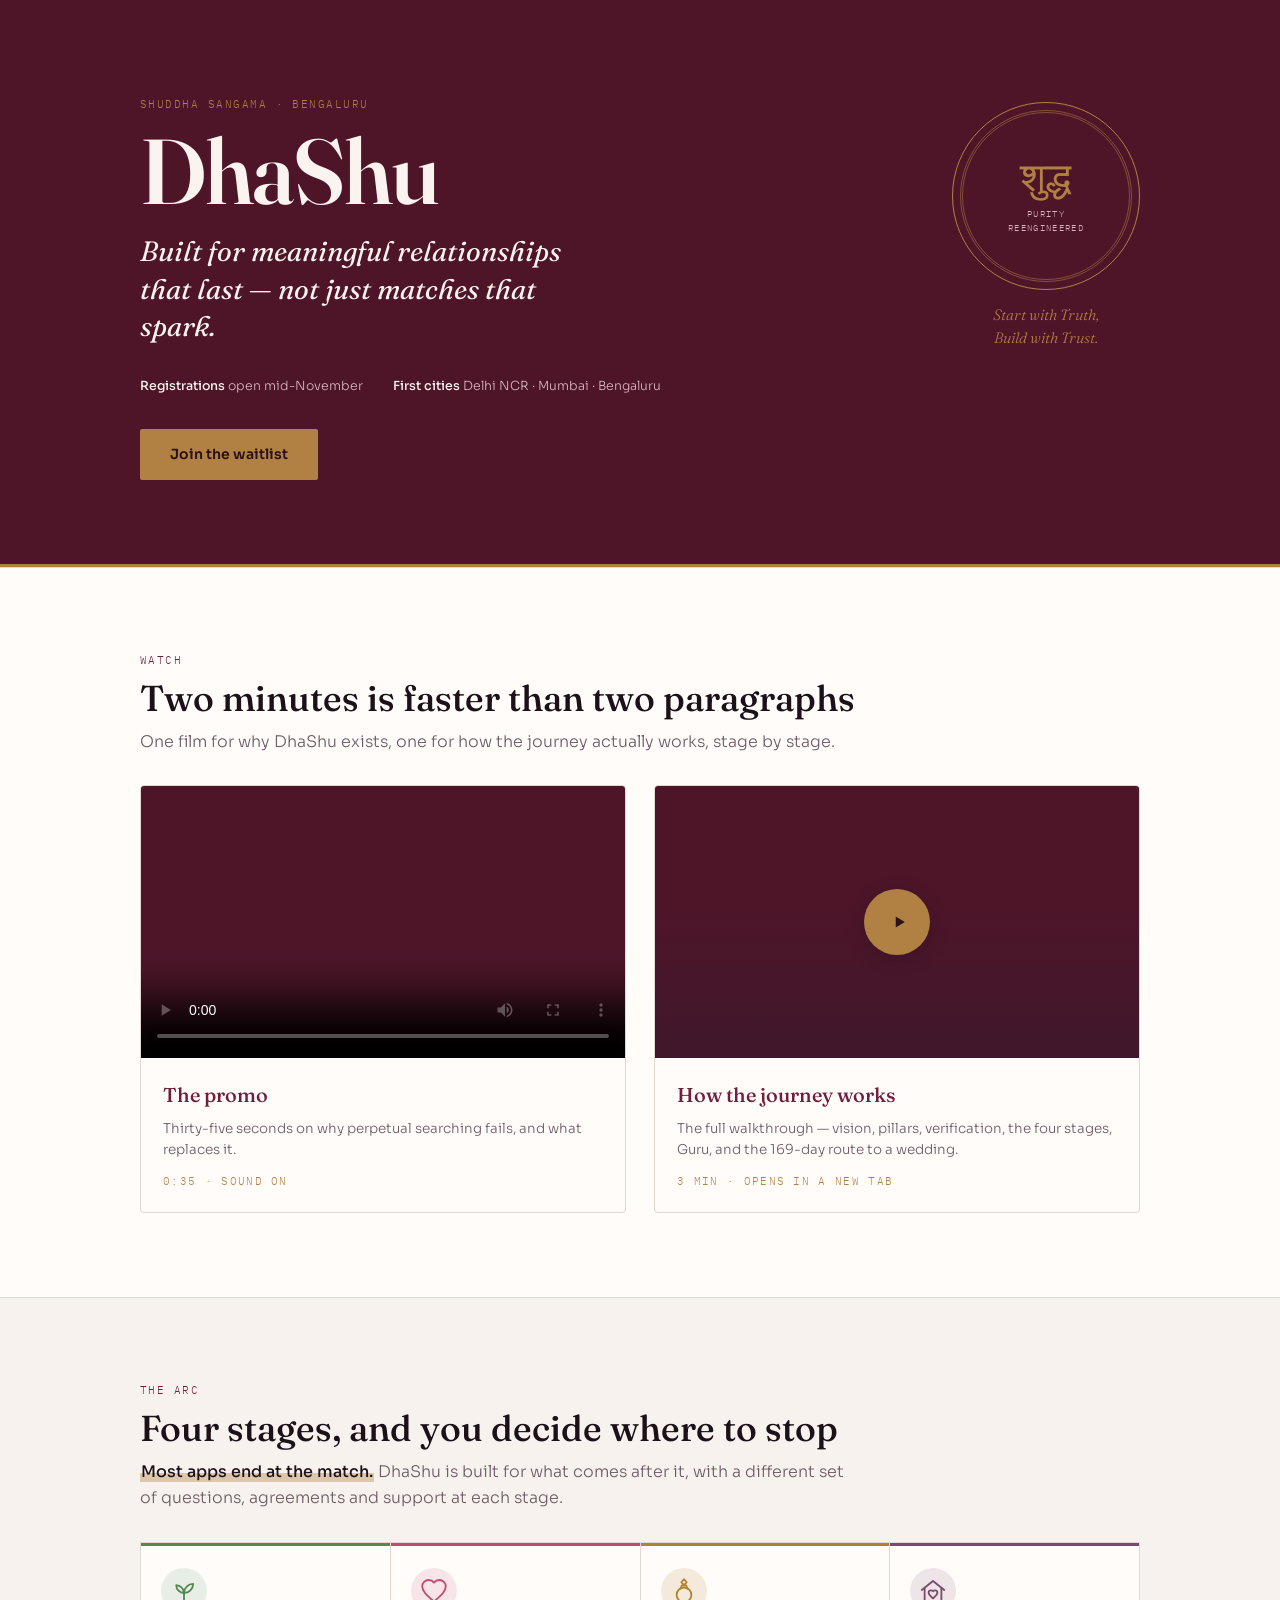
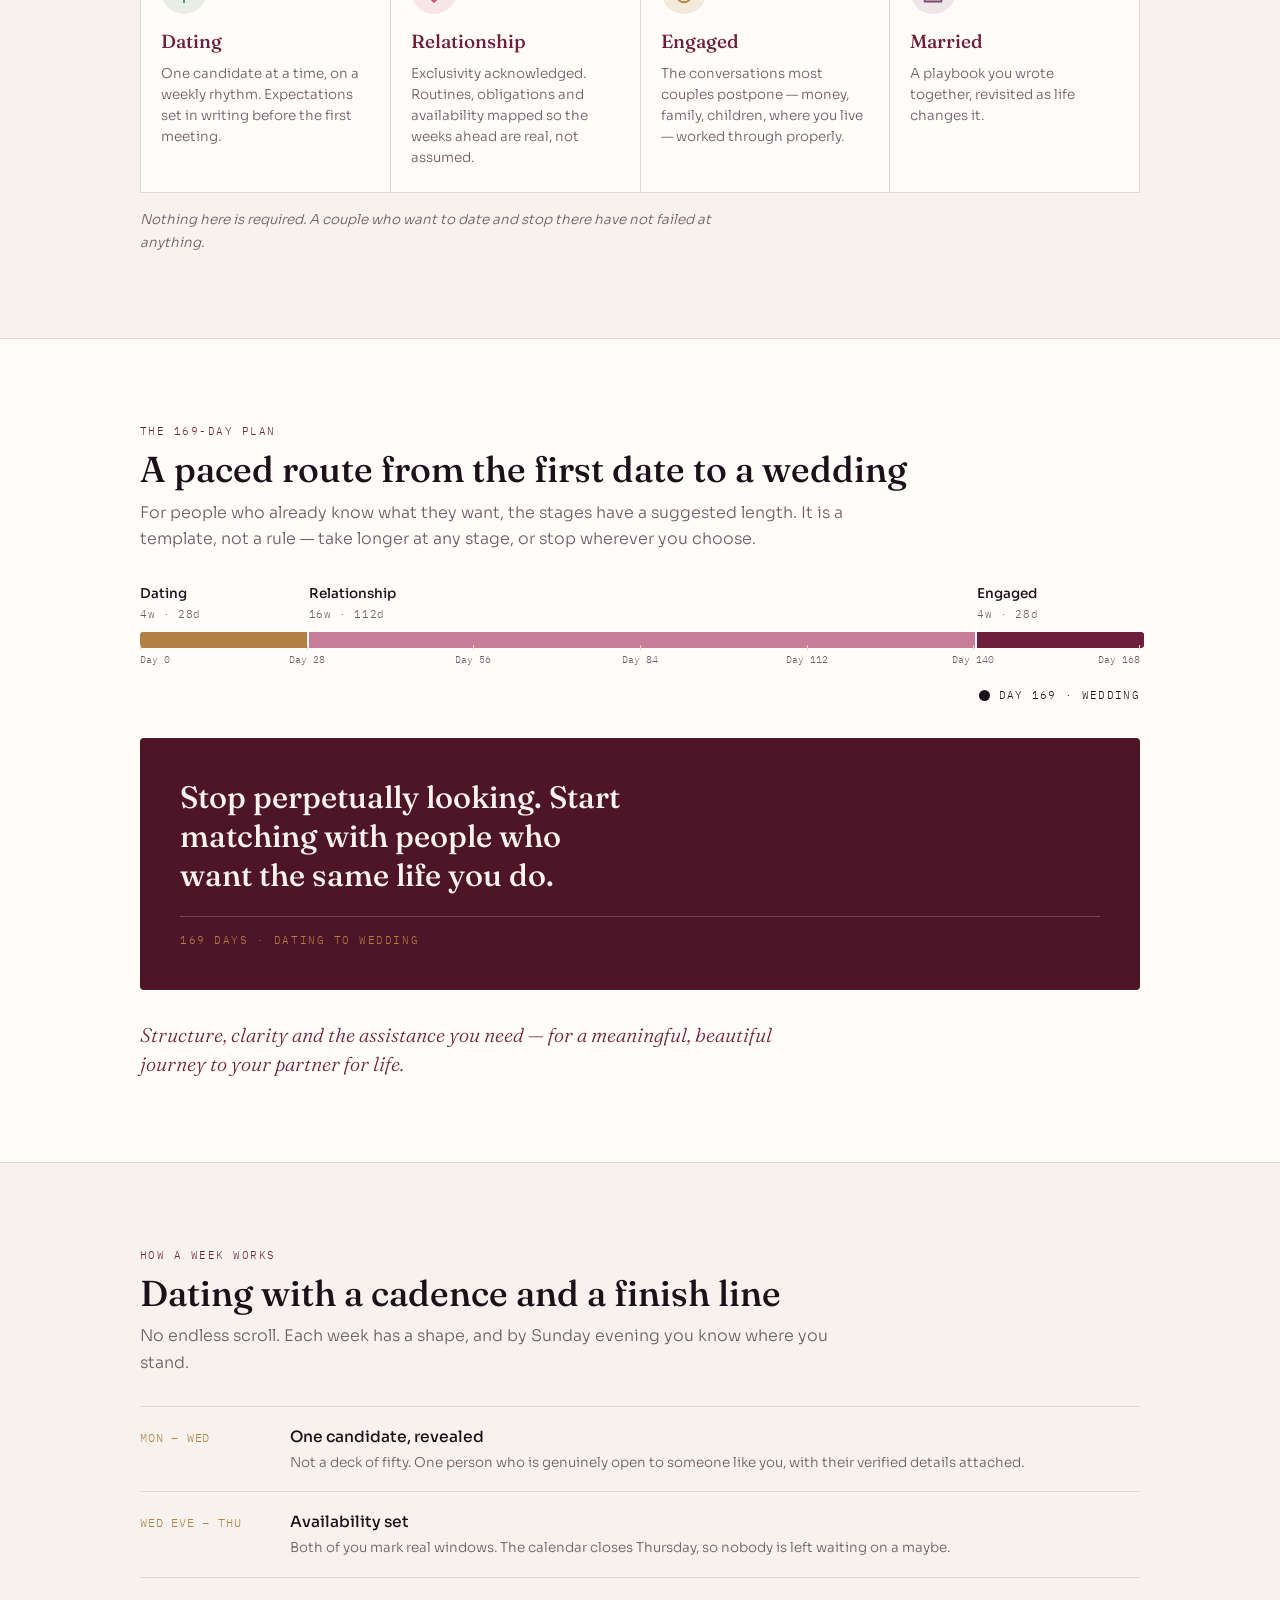
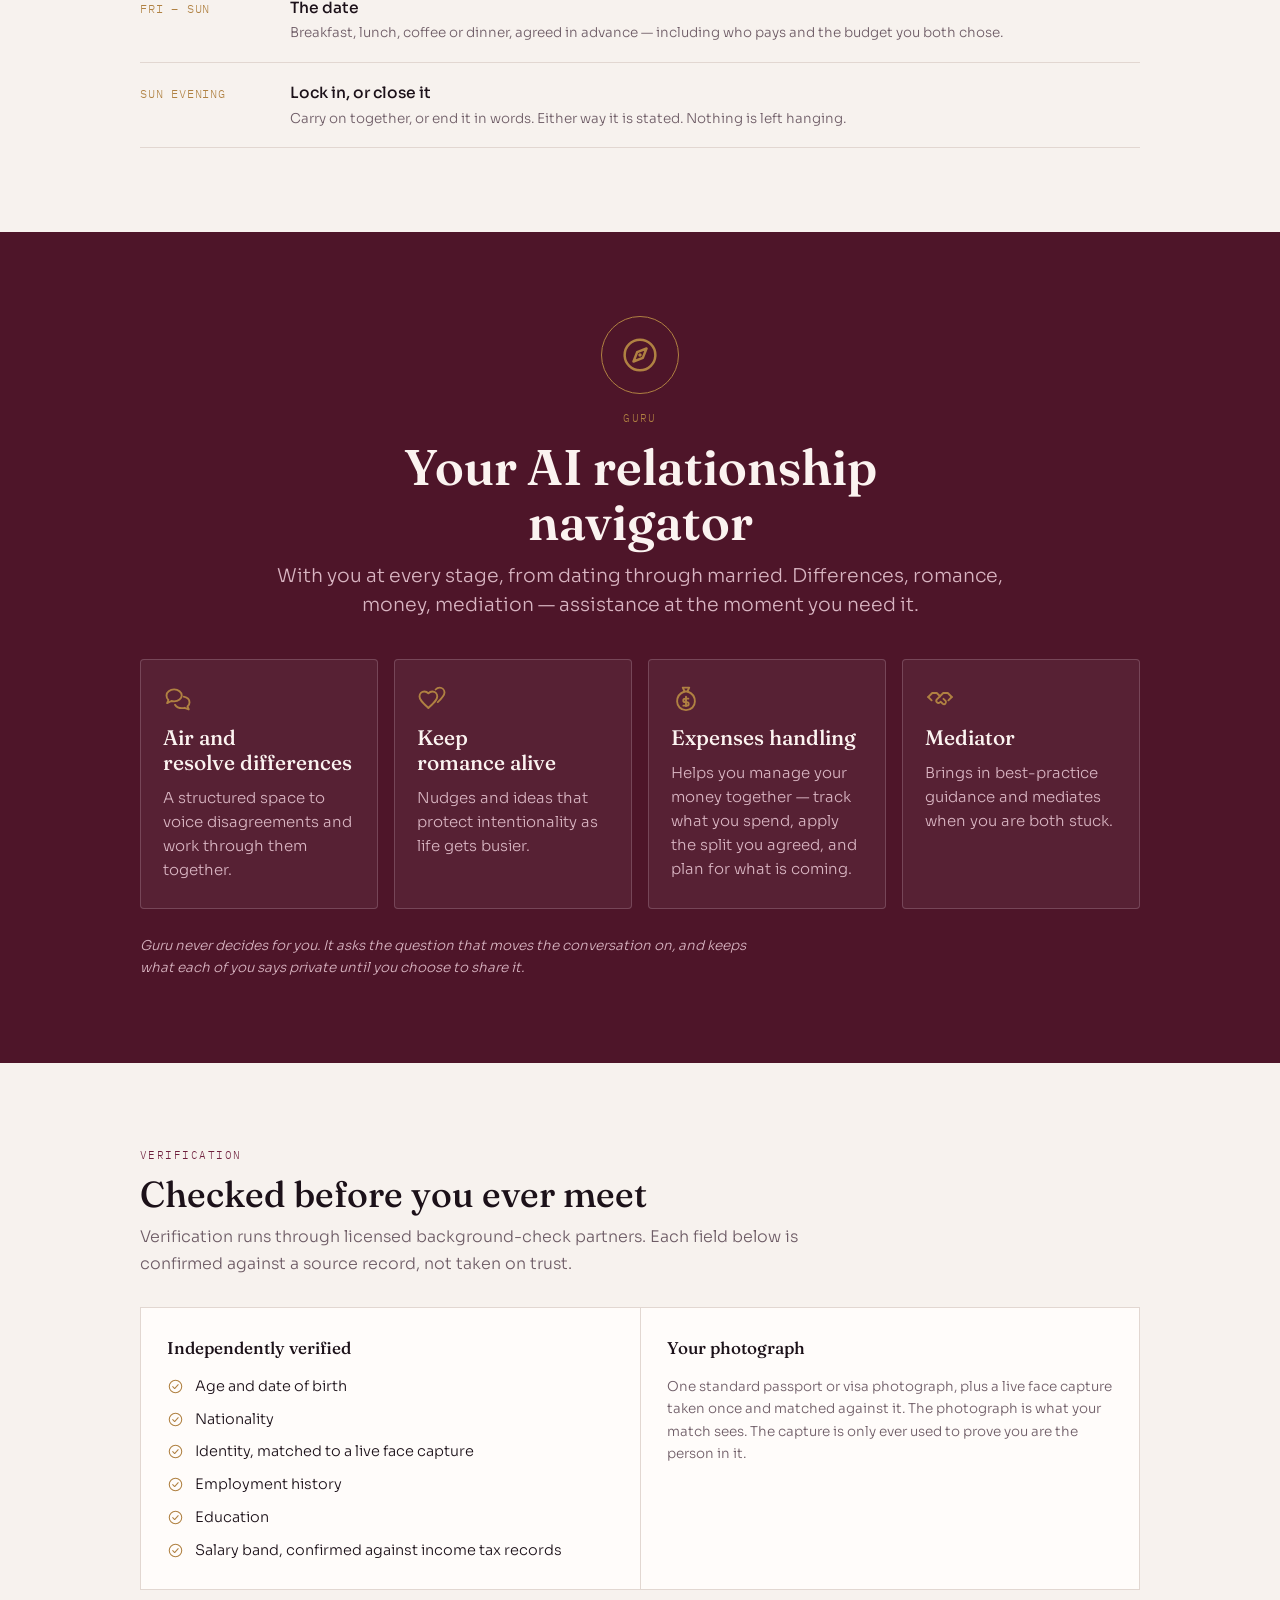
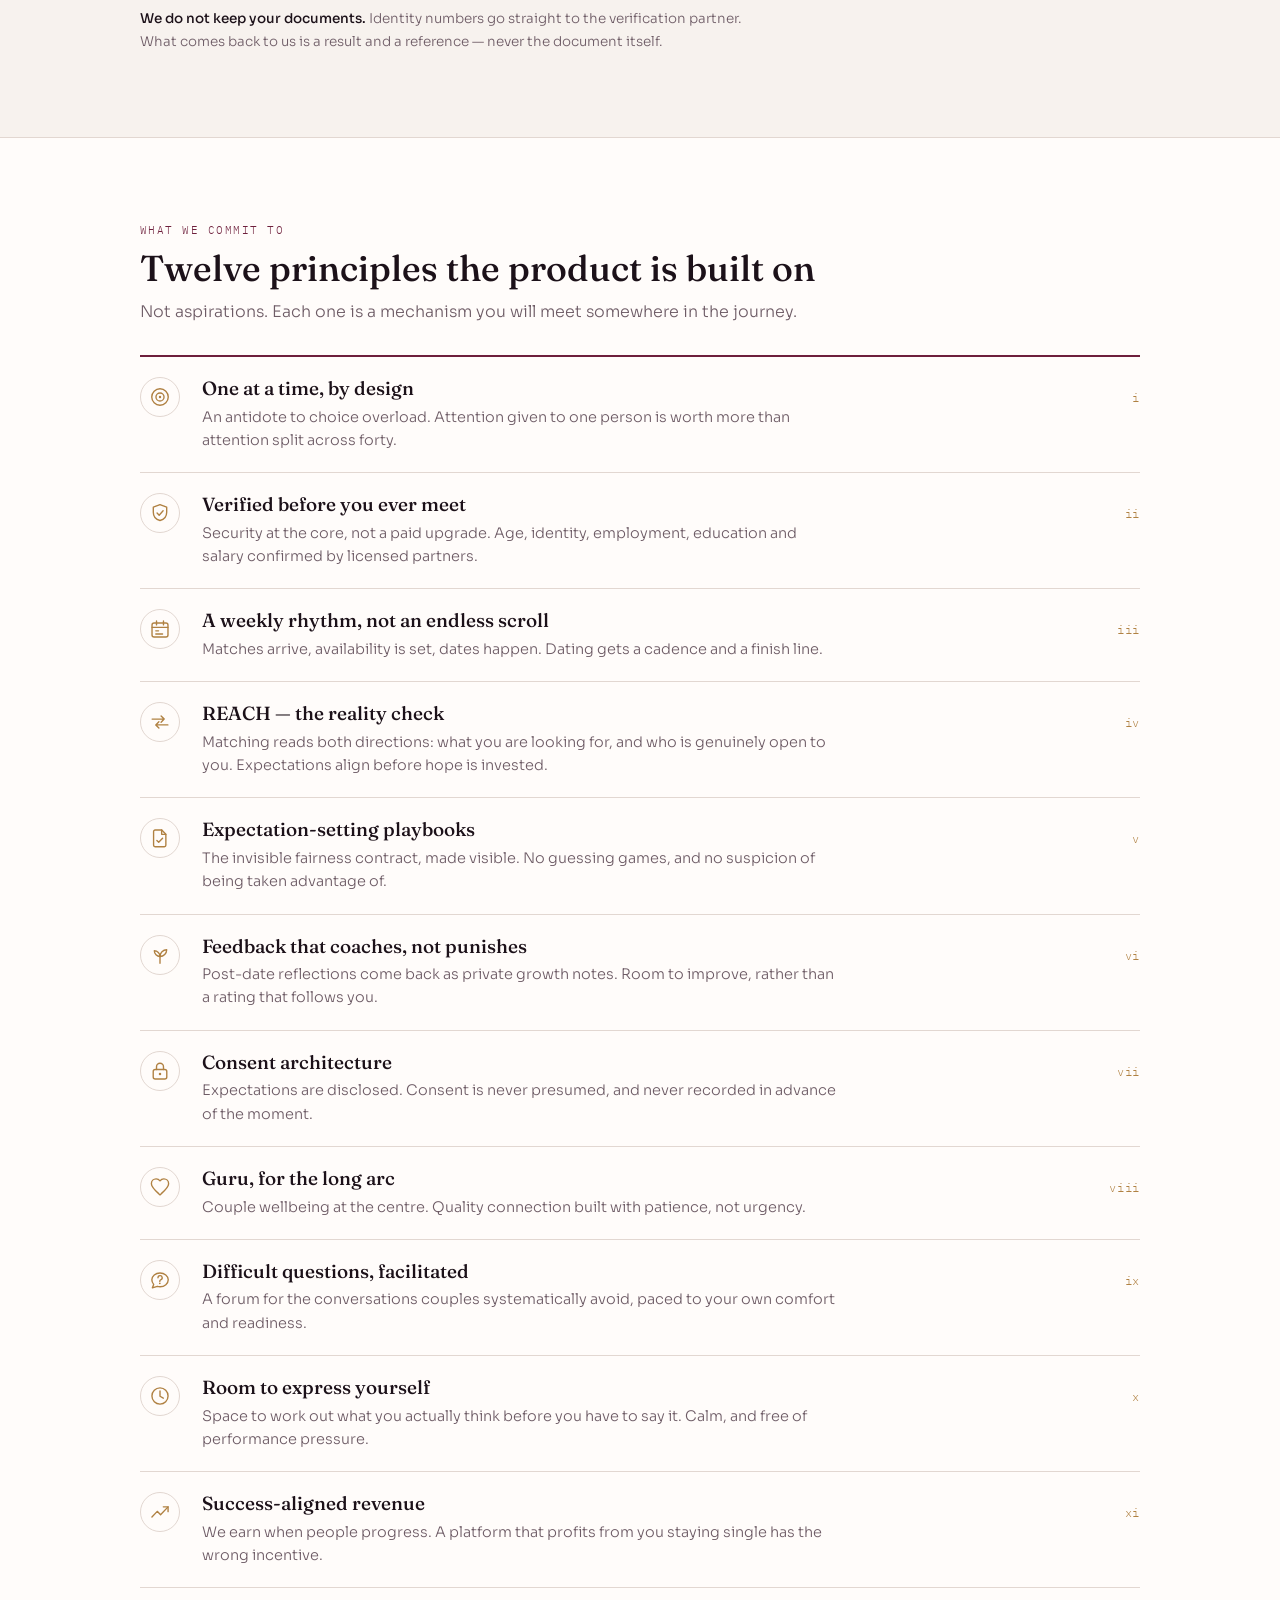
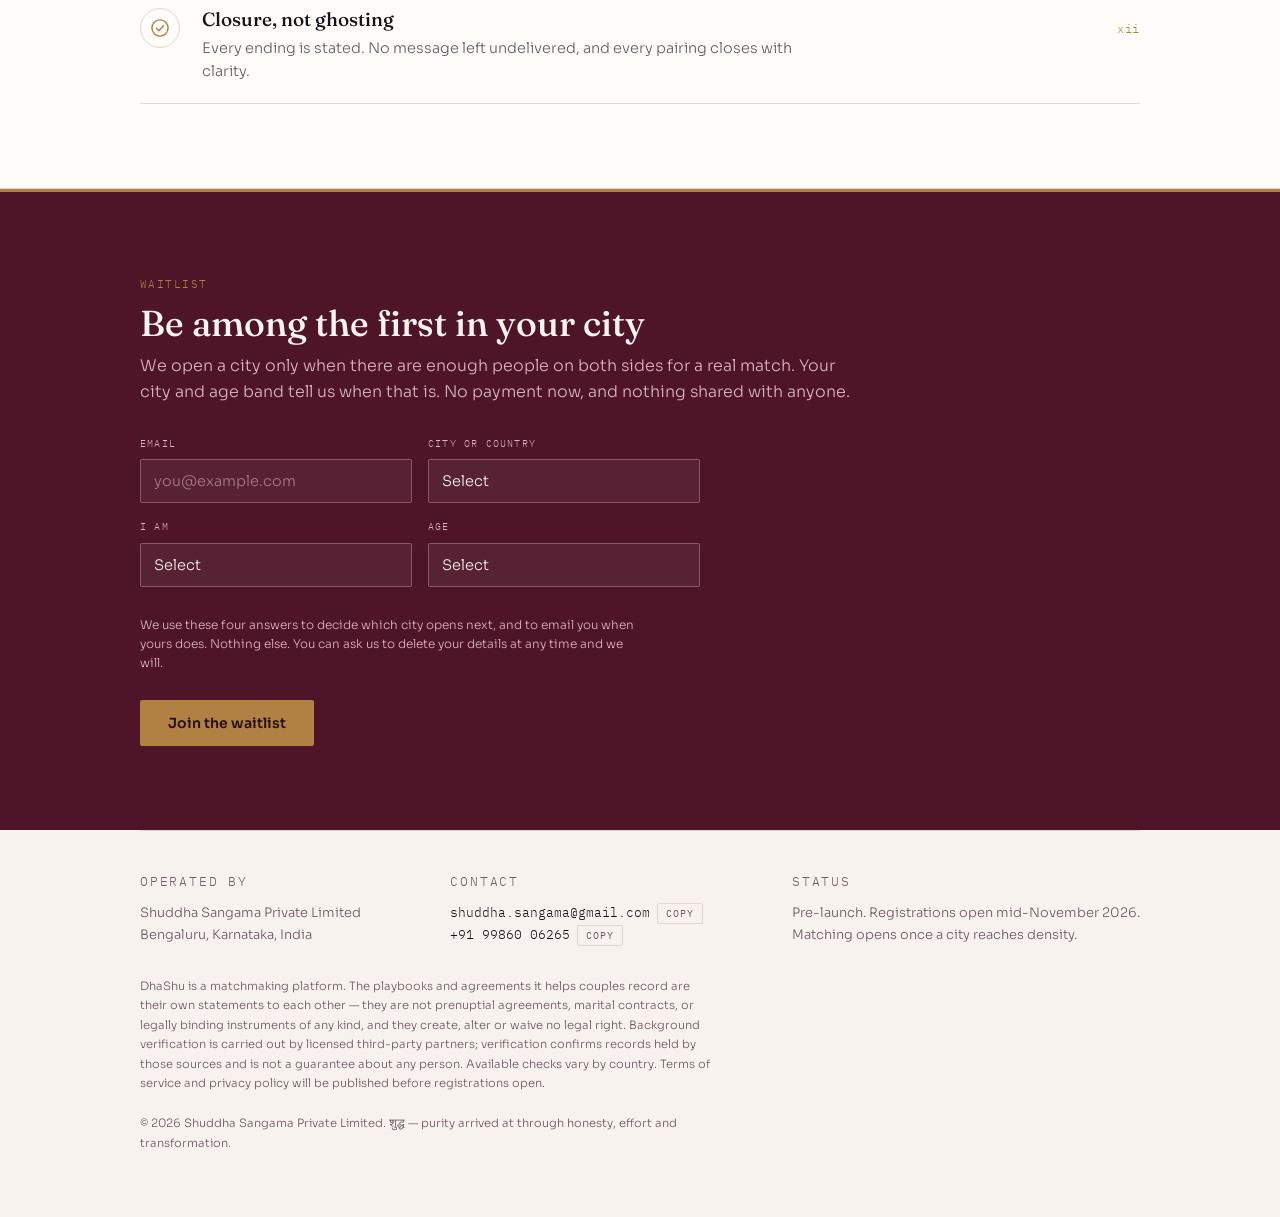
==== index.html @ 36322085 "Add files via upload" ====
<!DOCTYPE html>
<html lang="en">
<head>
<meta charset="UTF-8">
<meta name="viewport" content="width=device-width, initial-scale=1.0, viewport-fit=cover">
<meta name="description" content="DhaShu — built for meaningful relationships that last, not just matches that spark. Verified before you ever meet. Launching in Delhi NCR, Mumbai and Bengaluru.">
<meta name="theme-color" content="#4E1529">
<meta property="og:title" content="DhaShu">
<meta property="og:description" content="Built for meaningful relationships that last — not just matches that spark.">
<meta property="og:type" content="website">
<meta property="og:site_name" content="DhaShu">
<meta name="twitter:card" content="summary_large_image">
<link rel="canonical" href="https://REPLACE-WITH-YOUR-DOMAIN/">
<title>DhaShu</title>
<link rel="preconnect" href="https://fonts.gstatic.com" crossorigin>
<link rel="stylesheet" href="https://fonts.googleapis.com/css2?family=Fraunces:opsz,wght@9..144,400;9..144,500;9..144,600&family=Sora:wght@300;400;500;600&family=IBM+Plex+Mono:wght@400;500&display=swap">
<link rel="stylesheet" href="styles.css">
<style>
  html{ -webkit-text-size-adjust:100%; }
  img{ max-width:100%; }
  [hidden]{ display:none !important; }
</style>
</head>
<body>
<!-- ═══ icon sprite ═══════════════════════════════════════════════════
     Line icons drawn to match the DhaShu one-pager. Referenced from
     content.js by name, e.g. icon: 'target'. Add a new one by adding a
     <symbol id="icon-yourname"> here and naming it in content.js.
     ═══════════════════════════════════════════════════════════════════ -->
<svg class="sprite" aria-hidden="true" focusable="false" xmlns="http://www.w3.org/2000/svg">
  <defs>
    <g id="g-stroke" fill="none" stroke="currentColor" stroke-width="1.5" stroke-linecap="round" stroke-linejoin="round"></g>
  </defs>

  <symbol id="icon-target" viewBox="0 0 24 24">
    <circle cx="12" cy="12" r="9"/><circle cx="12" cy="12" r="4.4"/>
    <circle cx="12" cy="12" r="1.3" fill="currentColor" stroke="none"/>
  </symbol>

  <symbol id="icon-shield" viewBox="0 0 24 24">
    <path d="M12 2.8l7.3 2.9v5.6c0 4.4-3 7.9-7.3 8.9-4.3-1-7.3-4.5-7.3-8.9V5.7z"/>
    <path d="M8.8 12.1l2.3 2.3 4.3-4.8"/>
  </symbol>

  <symbol id="icon-calendar" viewBox="0 0 24 24">
    <rect x="3.3" y="5.4" width="17.4" height="15.3" rx="2.2"/>
    <path d="M3.3 10.2h17.4M8.2 3.2v4.3M15.8 3.2v4.3"/>
    <path d="M7.4 14h3M7.4 17.4h7.4"/>
  </symbol>

  <symbol id="icon-exchange" viewBox="0 0 24 24">
    <path d="M3.4 8.8h13.2M13.2 5.4l3.4 3.4-3.4 3.4"/>
    <path d="M20.6 15.2H7.4M10.8 18.6l-3.4-3.4 3.4-3.4"/>
  </symbol>

  <symbol id="icon-document" viewBox="0 0 24 24">
    <path d="M6.6 3.3h7.3l4.5 4.6V20a1.6 1.6 0 0 1-1.6 1.6H6.6A1.6 1.6 0 0 1 5 20V4.9a1.6 1.6 0 0 1 1.6-1.6z"/>
    <path d="M13.8 3.3v4.7h4.6"/>
    <path d="M8.6 14.7l2 2 4.2-4.4"/>
  </symbol>

  <symbol id="icon-sprout" viewBox="0 0 24 24">
    <path d="M12 21v-7.4"/>
    <path d="M12 13.6c0-3.4-2.8-6.2-6.2-6.2 0 3.4 2.8 6.2 6.2 6.2z"/>
    <path d="M12 13.6c0-4 3.3-7.3 7.3-7.3 0 4-3.3 7.3-7.3 7.3z"/>
  </symbol>

  <symbol id="icon-lock" viewBox="0 0 24 24">
    <rect x="4.6" y="10.3" width="14.8" height="10.4" rx="2.2"/>
    <path d="M8.2 10.3V7.4a3.8 3.8 0 0 1 7.6 0v2.9"/>
    <circle cx="12" cy="15.3" r="1.35" fill="currentColor" stroke="none"/>
  </symbol>

  <symbol id="icon-heart" viewBox="0 0 24 24">
    <path d="M12 20.6l-1.4-1.3C5.9 15 2.6 12 2.6 8.4 2.6 5.5 4.9 3.2 7.8 3.2c1.6 0 3.2.8 4.2 2.1 1-1.3 2.6-2.1 4.2-2.1 2.9 0 5.2 2.3 5.2 5.2 0 3.6-3.3 6.6-8 10.9z"/>
  </symbol>

  <symbol id="icon-question" viewBox="0 0 24 24">
    <path d="M21 11.8c0 4.1-4 7.5-8.9 7.5-1 0-2.1-.15-3-.44L3.6 20.6l1.5-3.8C3.8 15.4 3.1 13.7 3.1 11.8c0-4.1 4-7.5 8.9-7.5s9 3.4 9 7.5z"/>
    <path d="M9.8 9.6a2.3 2.3 0 1 1 2.9 2.2c-.55.2-.9.7-.9 1.3v.4"/>
    <circle cx="11.8" cy="15.6" r=".95" fill="currentColor" stroke="none"/>
  </symbol>

  <symbol id="icon-clock" viewBox="0 0 24 24">
    <circle cx="12" cy="12" r="8.8"/><path d="M12 6.6v5.7l3.6 2.1"/>
  </symbol>

  <symbol id="icon-trend" viewBox="0 0 24 24">
    <path d="M3.2 17.4L9 11.3l3.6 3.6 8.2-8.5"/>
    <path d="M15.6 6.4h5.2v5.2"/>
  </symbol>

  <symbol id="icon-check" viewBox="0 0 24 24">
    <circle cx="12" cy="12" r="8.8"/><path d="M8.1 12.2l2.7 2.7 5-5.4"/>
  </symbol>

  <symbol id="icon-speech" viewBox="0 0 24 24">
    <path d="M2.8 9.1c0-2.6 2.7-4.8 6.1-4.8s6.1 2.2 6.1 4.8-2.7 4.8-6.1 4.8c-.75 0-1.5-.1-2.15-.3L3.3 15.3l1-2.5C3.3 11.8 2.8 10.5 2.8 9.1z"/>
    <path d="M16.6 10.1c2.7.55 4.6 2.4 4.6 4.6 0 1.25-.6 2.4-1.6 3.25l1 2.4-3.3-1.3c-.65.18-1.35.28-2.1.28-2.45 0-4.6-1.1-5.6-2.75"/>
  </symbol>

  <symbol id="icon-hearts" viewBox="0 0 24 24">
    <path d="M9.1 19.2l-1-1C4.2 14.6 2 12.5 2 9.9 2 7.75 3.75 6 5.9 6c1.25 0 2.4.6 3.2 1.5C9.9 6.6 11.05 6 12.3 6c2.15 0 3.9 1.75 3.9 3.9 0 2.6-2.2 4.7-6.1 8.3z"/>
    <path d="M16.6 14.5c3.2-3 5.4-5.1 5.4-7.7 0-2.15-1.75-3.9-3.9-3.9-1.25 0-2.4.6-3.2 1.5"/>
  </symbol>

  <symbol id="icon-wallet" viewBox="0 0 24 24">
    <path d="M9.4 2.9h5.2l-1.5 3.1h-2.2z"/>
    <path d="M13.2 6c3.5 1.25 5.9 4.4 5.9 8 0 3.6-2.8 6.9-7.1 6.9S4.9 17.6 4.9 14c0-3.6 2.4-6.75 5.9-8"/>
    <path d="M12 10.1v7.6M13.9 11.7h-2.65a1.4 1.4 0 0 0 0 2.8h1.5a1.4 1.4 0 0 1 0 2.8H9.9"/>
  </symbol>

  <symbol id="icon-handshake" viewBox="0 0 24 24">
    <path d="M2.6 10.4l3.2-3.2h3.6l2.6 2.6"/>
    <path d="M21.4 10.4l-3.2-3.2h-3.6L12 9.8"/>
    <path d="M12 9.8l-2.5 2.5a1.7 1.7 0 0 0 2.4 2.4l.6-.6 1.7 1.7a1.6 1.6 0 0 0 2.25-2.25l-1.7-1.7"/>
    <path d="M2.6 10.4l2.7 2.7M21.4 10.4l-2.7 2.7"/>
  </symbol>

  <!-- stage icons: dating, relationship, engaged, married -->
  <symbol id="icon-ring" viewBox="0 0 24 24">
    <circle cx="12" cy="15.1" r="5.9"/>
    <path d="M9.2 10.1l1.1-2.6h3.4l1.1 2.6"/>
    <path d="M12 2.6l2.1 2.4-2.1 2.5-2.1-2.5z"/>
  </symbol>

  <symbol id="icon-wedding" viewBox="0 0 24 24">
    <path d="M3 11.2L12 4l9 7.2"/>
    <path d="M5.3 10v10.4h13.4V10"/>
    <path d="M8.5 13.4c0-1.05.9-1.9 1.95-1.9.6 0 1.15.27 1.55.7.4-.43.95-.7 1.55-.7 1.05 0 1.95.85 1.95 1.9 0 1.45-1.4 2.65-3.5 4.5-2.1-1.85-3.5-3.05-3.5-4.5z"/>
  </symbol>

  <symbol id="icon-play" viewBox="0 0 24 24">
    <path d="M9.4 7.6l7.2 4.4-7.2 4.4z" fill="currentColor" stroke="none"/>
  </symbol>

  <symbol id="icon-compass" viewBox="0 0 24 24">
    <circle cx="12" cy="12" r="9.2"/>
    <path d="M15.9 8.1l-2.2 5.6-5.6 2.2 2.2-5.6z"/>
    <circle cx="12" cy="12" r="1.05" fill="currentColor" stroke="none"/>
  </symbol>
</svg>

<!-- ═══ sticky navigation ══════════════════════════════════════════════ -->
<nav class="nav" id="nav">
  <div class="inner nav-inner">
    <a class="nav-mark" href="#top">DhaShu</a>
    <div class="nav-links" id="nav-links"></div>
    <a class="nav-cta" href="#join" id="nav-cta"></a>
  </div>
</nav>

<!-- ═══ hero ═══════════════════════════════════════════════════════════ -->
<div class="band hero" id="top">
  <div class="inner hero-row">
    <div class="hero-left">
      <p class="eyebrow" id="hero-operator"></p>
      <h1 class="wordmark" id="hero-wordmark"></h1>
      <p class="tagline" id="hero-tagline"></p>
      <div class="hero-meta" id="hero-meta"></div>
      <a class="cta" href="#join" id="hero-cta"></a>
    </div>
    <div class="seal-wrap">
      <div class="seal" role="img" aria-label="Seal reading shuddha, meaning pure">
        <div class="seal-in">
          <span class="seal-dev" id="seal-dev" lang="sa"></span>
          <span class="seal-txt" id="seal-txt"></span>
        </div>
      </div>
      <p class="seal-caption" id="seal-caption"></p>
    </div>
  </div>
</div>

<!-- ═══ the two films ══════════════════════════════════════════════════ -->
<div class="band tint" id="watch">
  <section class="inner">
    <div class="sec-head" id="watch-head"></div>
    <div class="films" id="watch-films"></div>
  </section>
</div>

<!-- ═══ the arc ════════════════════════════════════════════════════════ -->
<div class="band" id="arc">
  <section class="inner">
    <div class="sec-head" id="arc-head"></div>
    <div class="arc" id="arc-grid"></div>
    <p class="note" id="arc-note"></p>
  </section>
</div>

<!-- ═══ the 169-day plan ═══════════════════════════════════════════════ -->
<div class="band tint" id="plan">
  <section class="inner">
    <div class="sec-head" id="plan-head"></div>
    <div class="track">
      <div class="track-labels" id="track-labels"></div>
      <div class="track-bar" id="track-bar"></div>
      <div class="track-ticks" id="track-ticks"></div>
      <div class="track-finish" id="track-finish"></div>
    </div>
    <div class="plan-quote" id="plan-quote"></div>
    <p class="plan-foot" id="plan-foot"></p>
  </section>
</div>

<!-- ═══ how a week works ═══════════════════════════════════════════════ -->
<div class="band" id="week">
  <section class="inner">
    <div class="sec-head" id="week-head"></div>
    <div class="week" id="week-rows"></div>
  </section>
</div>

<!-- ═══ Guru ═══════════════════════════════════════════════════════════ -->
<div class="band guru-band" id="guru">
  <section class="inner">
    <div class="guru-head">
      <span class="guru-mark" id="guru-mark"></span>
      <p class="eyebrow" id="guru-eyebrow"></p>
      <h2 id="guru-heading"></h2>
      <p class="guru-lede" id="guru-lede"></p>
    </div>
    <div class="pillars" id="guru-pillars"></div>
    <p class="note guru-note" id="guru-note"></p>
  </section>
</div>

<!-- ═══ verification ═══════════════════════════════════════════════════ -->
<div class="band" id="verify">
  <section class="inner">
    <div class="sec-head" id="verify-head"></div>
    <div class="verify">
      <div class="vgrid">
        <div class="vcol">
          <h3>Independently verified</h3>
          <ul class="vlist" id="verify-list"></ul>
        </div>
        <div class="vcol" id="verify-photo"></div>
      </div>
    </div>
    <p class="vnote" id="verify-custody"></p>
  </section>
</div>

<!-- ═══ the twelve principles ══════════════════════════════════════════ -->
<div class="band tint" id="principles">
  <section class="inner">
    <div class="sec-head" id="principles-head"></div>
    <div class="principles" id="principles-list"></div>
  </section>
</div>

<!-- ═══ waitlist ═══════════════════════════════════════════════════════ -->
<div class="band join" id="join">
  <section class="inner">
    <div class="sec-head" id="join-head"></div>
    <form id="waitlist" novalidate>
      <div class="frow">
        <div class="field">
          <label for="wl-email">Email</label>
          <input type="email" id="wl-email" name="email" placeholder="you@example.com" autocomplete="email" required>
        </div>
        <div class="field">
          <label for="wl-city">City or country</label>
          <select id="wl-city" name="city" required></select>
        </div>
      </div>
      <div class="frow">
        <div class="field">
          <label for="wl-gender">I am</label>
          <select id="wl-gender" name="gender" required></select>
        </div>
        <div class="field">
          <label for="wl-age">Age</label>
          <select id="wl-age" name="age_band" required></select>
        </div>
      </div>
      <p class="consent" id="wl-consent"></p>
      <button type="submit" id="wl-submit"></button>
    </form>
    <div class="result" id="wl-result" hidden></div>
  </section>
</div>

<!-- ═══ footer ═════════════════════════════════════════════════════════ -->
<div class="band">
  <footer class="inner">
    <div class="foot-grid">
      <div class="foot-col" id="foot-operator"></div>
      <div class="foot-col" id="foot-contact"></div>
      <div class="foot-col" id="foot-status"></div>
    </div>
    <p class="fine" id="foot-fine"></p>
  </footer>
</div>

<script src="content.js"></script>
<script src="app.js"></script>

</body>
</html>
---- styles.css ----
/* ═══════════════════════════════════════════════════════════════════════
   styles.css — DhaShu landing page

   Layout: a deep wine hero, a sticky index bar that appears once the hero
   scrolls past, then alternating paper and tinted bands. The twelve
   principles are set as a ruled clause index with line icons and hanging
   numerals — the product's instrument is a signed playbook, so the page
   reads like a document rather than a feature grid.
   ═══════════════════════════════════════════════════════════════════════ */

:root{
  --ink:#1C1119;
  --paper:#F7F2EE;
  --paper-2:#FFFCFA;
  --wine:#6E1F3C;
  --wine-deep:#4E1529;
  --gold:#B08142;
  --rose:#C77D97;
  --soft:#6E5C66;
  --line:#E2D7D1;
  --on-wine:#FBF3F0;
  --on-wine-soft:#D8B4C1;
  --nav-bg:rgba(247,242,238,.93);
  --hl:rgba(176,129,66,.38);
  --t-green:#4F8A54; --t-green-s:rgba(79,138,84,.13);
  --t-rose:#C44A72;  --t-rose-s:rgba(196,74,114,.13);
  --t-amber:#B5812F; --t-amber-s:rgba(181,129,47,.15);
  --t-plum:#7A4A6B;  --t-plum-s:rgba(122,74,107,.13);
  color-scheme: light;
}
@media (prefers-color-scheme: dark){
  :root:not([data-theme="light"]){
    --ink:#F4EBF0;
    --paper:#140E13;
    --paper-2:#1D151B;
    --wine:#8E2E51;
    --wine-deep:#2A0E19;
    --gold:#D5A862;
    --rose:#E0A0B8;
    --soft:#AE9BA5;
    --line:#352A31;
    --on-wine:#FBF3F0;
    --on-wine-soft:#DCB6C4;
    --nav-bg:rgba(20,14,19,.93);
      --hl:rgba(213,168,98,.30);
    --t-green:#7CBE84; --t-green-s:rgba(124,190,132,.15);
    --t-rose:#E78AAA;  --t-rose-s:rgba(231,138,170,.15);
    --t-amber:#DDAE68; --t-amber-s:rgba(221,174,104,.15);
    --t-plum:#C294B4;  --t-plum-s:rgba(194,148,180,.15);
  color-scheme: dark;
  }
}
:root[data-theme="dark"]{
  --ink:#F4EBF0;
  --paper:#140E13;
  --paper-2:#1D151B;
  --wine:#8E2E51;
  --wine-deep:#2A0E19;
  --gold:#D5A862;
  --rose:#E0A0B8;
  --soft:#AE9BA5;
  --line:#352A31;
  --on-wine:#FBF3F0;
  --on-wine-soft:#DCB6C4;
  --nav-bg:rgba(20,14,19,.93);
  --hl:rgba(213,168,98,.30);
  --t-green:#7CBE84; --t-green-s:rgba(124,190,132,.15);
  --t-rose:#E78AAA;  --t-rose-s:rgba(231,138,170,.15);
  --t-amber:#DDAE68; --t-amber-s:rgba(221,174,104,.15);
  --t-plum:#C294B4;  --t-plum-s:rgba(194,148,180,.15);
  color-scheme: dark;
}

*{ box-sizing:border-box; }
html{ scroll-behavior:smooth; }
@media (prefers-reduced-motion:reduce){ html{ scroll-behavior:auto; } }
body{
  margin:0; background:var(--paper); color:var(--ink);
  font-family:'Sora',system-ui,-apple-system,'Segoe UI',sans-serif;
  font-size:15px; line-height:1.65; font-weight:300;
  -webkit-font-smoothing:antialiased;
}
.sprite{ display:none; }
.band{ padding-inline:22px; }
.inner{ max-width:1000px; margin:0 auto; }
.tint{ background:var(--paper-2); border-block:1px solid var(--line); }
[id]{ scroll-margin-top:68px; }

h1,h2,h3{ font-family:'Fraunces',Georgia,serif; font-weight:500; text-wrap:balance; margin:0; }
.mono{ font-family:'IBM Plex Mono',ui-monospace,monospace; }
.eyebrow{
  font-family:'IBM Plex Mono',ui-monospace,monospace;
  font-size:10.5px; letter-spacing:.14em; text-transform:uppercase; margin:0;
}

/* icons */
.ic{ width:22px; height:22px; flex:0 0 auto; }
.ic-sm{ width:17px; height:17px; }
.ic-lg{ width:30px; height:30px; }
.ic-xl{ width:40px; height:40px; }

/* ── sticky index bar ───────────────────────────────────────────────── */
.nav{
  position:fixed; top:0; left:0; right:0; z-index:50;
  background:var(--nav-bg); border-bottom:1px solid var(--line);
  backdrop-filter:saturate(1.6) blur(10px);
  padding-top:env(safe-area-inset-top,0px);
  transform:translateY(-105%); transition:transform .22s ease;
}
.nav.visible{ transform:translateY(0); }
@media (prefers-reduced-motion:reduce){ .nav{ transition:none; } }
.nav-inner{
  display:flex; align-items:center; gap:18px;
  padding:11px 22px; max-width:1000px;
}
.nav-mark{
  font-family:'Fraunces',Georgia,serif; font-weight:600; font-size:19px;
  color:var(--ink); text-decoration:none; flex:0 0 auto; letter-spacing:-.01em;
}
.nav-links{
  display:flex; gap:20px; flex:1 1 auto; min-width:0;
  overflow-x:auto; scrollbar-width:none; -ms-overflow-style:none;
}
.nav-links::-webkit-scrollbar{ display:none; }
.nav-links a{
  font-size:13px; color:var(--soft); text-decoration:none; white-space:nowrap;
  padding-bottom:2px; border-bottom:1.5px solid transparent;
}
.nav-links a:hover{ color:var(--ink); }
.nav-links a.on{ color:var(--wine); border-bottom-color:var(--gold); }
.nav-cta{
  flex:0 0 auto; font-size:12.5px; font-weight:600; text-decoration:none;
  background:var(--wine-deep); color:var(--on-wine);
  padding:8px 16px; border-radius:2px;
}
.nav-cta:hover{ filter:brightness(1.12); }
@media (max-width:620px){
  .nav-cta{ display:none; }
  .nav-inner{ gap:14px; }
}

/* ── hero ───────────────────────────────────────────────────────────── */
.hero{
  background:var(--wine-deep); color:var(--on-wine);
  padding-block:clamp(48px,9vw,96px) clamp(44px,8vw,84px);
  border-bottom:3px solid var(--gold);
}
.hero .eyebrow{ color:var(--gold); }
.hero-row{ display:flex; flex-wrap:wrap; gap:40px; align-items:flex-start; justify-content:space-between; }
.hero-left{ flex:1 1 320px; min-width:0; }
.wordmark{
  font-family:'Fraunces',Georgia,serif; font-weight:600;
  font-size:clamp(46px,11vw,92px); line-height:.95; letter-spacing:-.02em;
  margin:14px 0 0; color:var(--on-wine);
}
.tagline{
  font-family:'Fraunces',Georgia,serif; font-weight:400; font-style:italic;
  font-size:clamp(19px,3.3vw,28px); line-height:1.35;
  max-width:26ch; margin:18px 0 0; color:var(--on-wine);
}
.hero-meta{ display:flex; flex-wrap:wrap; gap:10px 30px; margin-top:30px; font-size:12.5px; color:var(--on-wine-soft); }
.hero-meta b{ color:var(--on-wine); font-weight:500; }

.seal{
  flex:0 0 auto; width:188px; height:188px; border-radius:50%;
  border:1px solid var(--gold); display:grid; place-items:center;
  position:relative; margin-top:6px;
}
.seal::before{ content:""; position:absolute; inset:7px; border-radius:50%; border:3px double var(--gold); opacity:.55; }
.seal-in{ text-align:center; padding:0 18px; }
.seal-dev{ font-family:'Fraunces',Georgia,serif; font-size:40px; line-height:1; color:var(--gold); display:block; }
.seal-txt{
  font-family:'IBM Plex Mono',ui-monospace,monospace; font-size:8.5px;
  letter-spacing:.16em; text-transform:uppercase; color:var(--on-wine-soft);
  margin-top:10px; display:block; line-height:1.6;
}
.seal-wrap{ flex:0 0 auto; display:flex; flex-direction:column; align-items:center; gap:14px; }
.seal-caption{
  margin:0; text-align:center; font-family:'Fraunces',Georgia,serif;
  font-style:italic; font-size:15px; line-height:1.5; color:var(--gold);
  max-width:188px;
}
@media (max-width:640px){
  .seal{ width:150px; height:150px; }
  .seal-dev{ font-size:32px; }
  .seal-caption{ font-size:14px; max-width:220px; }
}

.cta{
  display:inline-block; margin-top:32px;
  background:var(--gold); color:#2A0E19; text-decoration:none;
  font-family:'Sora',sans-serif; font-weight:600; font-size:14px;
  padding:14px 30px; border-radius:2px;
  transition:transform .15s ease, filter .15s ease;
}
.cta:hover{ filter:brightness(1.07); transform:translateY(-1px); }

/* ── section shell ──────────────────────────────────────────────────── */
section{ padding-block:clamp(48px,7vw,84px); }
.sec-head{ display:flex; flex-direction:column; gap:9px; margin-bottom:30px; }
.sec-head .eyebrow{ color:var(--wine); }
.sec-head h2{ font-size:clamp(25px,4.2vw,36px); line-height:1.15; }
.lede{ color:var(--soft); font-size:16px; margin:0; max-width:60ch; }
.note{ margin:16px 0 0; font-size:13.5px; color:var(--soft); font-style:italic; max-width:58ch; }

/* ── the arc ────────────────────────────────────────────────────────── */
.arc{ display:grid; grid-template-columns:repeat(auto-fit,minmax(190px,1fr)); gap:1px; background:var(--line); border:1px solid var(--line); }
.stage{
  background:var(--paper-2); padding:22px 20px 24px;
  display:flex; flex-direction:column; gap:7px; min-width:0;
  border-top:3px solid var(--tone); position:relative;
}
.stage h3{ font-size:19px; color:var(--wine); }
.stage p{ margin:0; font-size:13.5px; color:var(--soft); line-height:1.55; }

/* the icon sits in a tinted disc in its stage colour */
.stage-mark{
  width:46px; height:46px; border-radius:50%; margin-bottom:5px;
  display:grid; place-items:center;
  background:var(--tone-soft); color:var(--tone);
}
.stage-mark .ic{ stroke-width:1.45; }

.tone-green{ --tone:var(--t-green); --tone-soft:var(--t-green-s); }
.tone-rose { --tone:var(--t-rose);  --tone-soft:var(--t-rose-s);  }
.tone-amber{ --tone:var(--t-amber); --tone-soft:var(--t-amber-s); }
.tone-plum { --tone:var(--t-plum);  --tone-soft:var(--t-plum-s);  }

/* emphasis inside a lede */
mark.hl{
  background:linear-gradient(transparent 58%, var(--hl) 58%);
  color:var(--ink); font-weight:500; padding:0 1px;
}

/* ── the 169-day plan ───────────────────────────────────────────────── */
.track{ margin-top:4px; }
.track-labels{ display:flex; gap:2px; margin-bottom:9px; }
.track-label{ min-width:0; display:flex; flex-direction:column; gap:1px; }
.track-label b{ font-weight:500; font-size:13.5px; color:var(--ink); white-space:nowrap; overflow:hidden; text-overflow:ellipsis; }
.track-label span{ font-family:'IBM Plex Mono',ui-monospace,monospace; font-size:10.5px; color:var(--soft); letter-spacing:.06em; }
.track-bar{ display:flex; gap:2px; height:16px; align-items:stretch; }
.seg{ min-width:0; }
.seg-1{ background:var(--gold); border-radius:3px 0 0 3px; }
.seg-2{ background:var(--rose); }
.seg-3{ background:var(--wine); border-radius:0 3px 3px 0; }
.track-ticks{ position:relative; height:28px; margin-top:4px; }
.tick{ position:absolute; top:0; font-family:'IBM Plex Mono',ui-monospace,monospace; font-size:10px; color:var(--soft); transform:translateX(-50%); white-space:nowrap; }
.tick::before{ content:""; position:absolute; left:50%; top:-7px; width:1px; height:5px; background:var(--line); }
.tick.first{ transform:none; } .tick.first::before{ left:0; }
.tick.last{ transform:translateX(-100%); } .tick.last::before{ left:auto; right:0; }
.track-finish{ display:flex; justify-content:flex-end; align-items:center; gap:9px; margin-top:6px; }
.finish-dot{ width:11px; height:11px; border-radius:50%; background:var(--ink); flex:0 0 auto; }
.finish-txt{ font-family:'IBM Plex Mono',ui-monospace,monospace; font-size:11px; letter-spacing:.12em; text-transform:uppercase; color:var(--ink); }
.plan-quote{
  background:var(--wine-deep); color:var(--on-wine); border-radius:4px;
  padding:clamp(26px,4vw,40px); margin-top:34px;
}
.plan-quote h3{ font-size:clamp(21px,3.4vw,31px); line-height:1.25; color:var(--on-wine); max-width:22ch; }
.plan-quote .rule{ height:1px; background:rgba(216,180,193,.3); margin:22px 0 14px; }
.plan-quote .stamp{ font-family:'IBM Plex Mono',ui-monospace,monospace; font-size:11px; letter-spacing:.14em; text-transform:uppercase; color:var(--gold); margin:0; }
.plan-foot{
  margin:30px 0 0; font-family:'Fraunces',Georgia,serif; font-style:italic;
  font-size:clamp(16px,2.4vw,20px); line-height:1.45; color:var(--wine); max-width:52ch;
}

/* ── the week ───────────────────────────────────────────────────────── */
.week{ display:flex; flex-direction:column; }
.wk{ display:grid; grid-template-columns:132px 1fr; gap:18px; padding-block:17px; border-top:1px solid var(--line); align-items:baseline; }
.wk:last-child{ border-bottom:1px solid var(--line); }
.wk-when{ font-family:'IBM Plex Mono',ui-monospace,monospace; font-size:11.5px; letter-spacing:.07em; text-transform:uppercase; color:var(--gold); }
.wk-what{ min-width:0; }
.wk-what b{ font-weight:500; color:var(--ink); display:block; font-size:15.5px; }
.wk-what span{ font-size:13.5px; color:var(--soft); }
@media (max-width:560px){ .wk{ grid-template-columns:1fr; gap:5px; } }

/* ── Guru ───────────────────────────────────────────────────────────── */
.guru-band{ background:var(--wine-deep); color:var(--on-wine); }
.guru-head{ display:flex; flex-direction:column; align-items:center; text-align:center; gap:12px; margin-bottom:38px; }
.guru-mark{
  width:78px; height:78px; border-radius:50%; display:grid; place-items:center;
  border:1px solid var(--gold); color:var(--gold); margin-bottom:4px;
}
.guru-head .eyebrow{ color:var(--gold); }
.guru-head h2{
  font-size:clamp(30px,5.6vw,50px); line-height:1.1; color:var(--on-wine);
  font-weight:600; max-width:16ch;
}
.guru-lede{ margin:0; font-size:clamp(16px,2.2vw,19px); color:var(--on-wine-soft); max-width:56ch; line-height:1.55; }
.pillars{ display:grid; grid-template-columns:repeat(auto-fit,minmax(230px,1fr)); gap:16px; }
.pillar{
  background:rgba(251,243,240,.055); border:1px solid rgba(208,180,193,.25);
  border-radius:4px; padding:24px 22px 26px;
  display:flex; flex-direction:column; gap:11px; min-width:0;
}
.pillar .ic{ color:var(--gold); }
.pillar h3{ font-size:21px; line-height:1.2; color:var(--on-wine); }
.pillar p{ margin:0; font-size:15px; color:var(--on-wine-soft); line-height:1.6; }
.guru-note{ color:var(--on-wine-soft); max-width:62ch; margin-top:26px; }

/* ── verification ───────────────────────────────────────────────────── */
.verify{ background:var(--paper-2); border:1px solid var(--line); }
.vgrid{ display:grid; grid-template-columns:repeat(auto-fit,minmax(250px,1fr)); }
.vcol{ padding:26px 26px 28px; min-width:0; }
.vcol + .vcol{ border-top:1px solid var(--line); }
@media (min-width:720px){ .vcol + .vcol{ border-top:0; border-left:1px solid var(--line); } }
.vcol h3{ font-size:17px; margin-bottom:14px; }
.vlist{ list-style:none; padding:0; margin:0; display:flex; flex-direction:column; gap:11px; }
.vlist li{ font-size:14.5px; display:flex; gap:11px; align-items:flex-start; line-height:1.5; }
.vlist .ic{ color:var(--gold); margin-top:2px; }
.vnote{ margin:18px 0 0; font-size:13.5px; color:var(--soft); line-height:1.65; max-width:62ch; }
.vnote strong{ font-weight:500; color:var(--ink); }

/* ── the twelve principles ──────────────────────────────────────────── */
.principles{ border-top:2px solid var(--wine); }
.principle{
  display:grid; grid-template-columns:44px 1fr auto; gap:6px 18px;
  padding-block:20px; border-bottom:1px solid var(--line); align-items:start;
}
.p-icon{ color:var(--gold); display:grid; place-items:center;
  width:40px; height:40px; border:1px solid var(--line); border-radius:50%; }
.p-body{ min-width:0; display:flex; flex-direction:column; gap:5px; }
.p-body h3{ font-size:19px; line-height:1.25; }
.p-body p{ margin:0; font-size:14.5px; color:var(--soft); line-height:1.6; max-width:58ch; }
.p-n{ font-family:'IBM Plex Mono',ui-monospace,monospace; font-size:11.5px;
  color:var(--gold); letter-spacing:.06em; padding-top:12px; }
@media (max-width:560px){
  .principle{ grid-template-columns:40px 1fr; }
  .p-n{ display:none; }
}

/* ── waitlist ───────────────────────────────────────────────────────── */
.join{ background:var(--wine-deep); color:var(--on-wine); border-top:3px solid var(--gold); }
.join .eyebrow{ color:var(--gold); }
.join h2{ color:var(--on-wine); font-size:clamp(25px,4.2vw,36px); }
.join .lede{ color:var(--on-wine-soft); }
form{ margin-top:28px; max-width:560px; display:flex; flex-direction:column; gap:16px; }
.frow{ display:grid; grid-template-columns:1fr 1fr; gap:16px; }
@media (max-width:520px){ .frow{ grid-template-columns:1fr; } }
.field{ display:flex; flex-direction:column; gap:7px; min-width:0; }
label{ font-family:'IBM Plex Mono',ui-monospace,monospace; font-size:10px; letter-spacing:.12em; text-transform:uppercase; color:var(--on-wine-soft); }
input,select{
  font-family:'Sora',sans-serif; font-size:14.5px; font-weight:300;
  background:rgba(251,243,240,.06); color:var(--on-wine);
  border:1px solid rgba(208,180,193,.38); border-radius:2px;
  padding:12px 13px; width:100%; min-width:0;
}
select{ appearance:none; }
input:focus-visible,select:focus-visible,a:focus-visible,button:focus-visible{ outline:2px solid var(--gold); outline-offset:2px; }
input::placeholder{ color:rgba(216,180,193,.6); }
option{ color:#1C1119; }
button[type="submit"]{
  font-family:'Sora',sans-serif; font-weight:600; font-size:14px;
  background:var(--gold); color:#2A0E19; border:0; border-radius:2px;
  padding:14px 28px; cursor:pointer; align-self:flex-start; transition:filter .15s ease;
}
button[type="submit"]:hover{ filter:brightness(1.07); }
button[type="submit"]:disabled{ opacity:.55; cursor:default; }
.consent{ font-size:12px; color:var(--on-wine-soft); line-height:1.6; max-width:56ch; }
.result{ margin-top:20px; border-left:3px solid var(--gold); padding:14px 18px; background:rgba(176,129,66,.12); font-size:14px; max-width:560px; }
.result b{ color:var(--on-wine); font-weight:500; }
.result.bad{ border-color:var(--rose); background:rgba(199,125,151,.14); }

/* ── footer ─────────────────────────────────────────────────────────── */
footer{ padding-block:40px 52px; border-top:1px solid var(--line); }
.foot-grid{ display:flex; flex-wrap:wrap; gap:26px 60px; justify-content:space-between; }
.foot-col{ min-width:0; }
.foot-col .eyebrow{ color:var(--soft); margin-bottom:9px; }
.foot-col p{ margin:0; font-size:13px; color:var(--soft); line-height:1.7; }
.copyable{ font-family:'IBM Plex Mono',ui-monospace,monospace; font-size:12.5px; color:var(--ink); user-select:all; }
.copybtn{
  font-family:'IBM Plex Mono',ui-monospace,monospace; font-size:10px;
  letter-spacing:.08em; text-transform:uppercase; background:transparent;
  border:1px solid var(--line); color:var(--soft); border-radius:2px;
  padding:3px 8px; cursor:pointer; margin-left:7px;
}
.copybtn:hover{ border-color:var(--gold); color:var(--gold); }
.fine{ margin-top:30px; font-size:11.5px; color:var(--soft); line-height:1.7; max-width:72ch; }

@media (prefers-reduced-motion:reduce){ *{ transition:none !important; animation:none !important; } }

/* ── the two films ──────────────────────────────────────────────────── */
.films{
  display:grid; gap:28px;
  grid-template-columns:repeat(auto-fit,minmax(320px,1fr));
}
.film{
  background:var(--paper-2); border:1px solid var(--line);
  border-radius:4px; overflow:hidden; min-width:0;
  display:flex; flex-direction:column;
}
.film-media{
  display:block; width:100%; aspect-ratio:16/9;
  background:var(--wine-deep); border:0;
}
video.film-media{ object-fit:cover; }

/* the still that opens a film hosted elsewhere */
.film-link{
  position:relative; background-size:cover; background-position:center;
  text-decoration:none; transition:filter .18s ease;
}
.film-link:hover{ filter:brightness(1.06); }
.film-link::after{
  content:""; position:absolute; inset:0;
  background:linear-gradient(180deg, rgba(43,27,46,0) 45%, rgba(43,27,46,.42) 100%);
}
.film-play{
  position:absolute; left:50%; top:50%; transform:translate(-50%,-50%);
  width:66px; height:66px; border-radius:50%; z-index:1;
  display:grid; place-items:center;
  background:var(--gold); color:#2A1218;
  box-shadow:0 4px 18px rgba(26,18,32,.3);
  transition:transform .18s ease;
}
.film-link:hover .film-play{ transform:translate(-50%,-50%) scale(1.07); }
.film-play .ic{ margin-left:3px; }

.film-body{ padding:20px 22px 22px; }
.film-body h3{ font-size:20px; color:var(--wine); margin:0; }
.film-body p{ margin:8px 0 0; font-size:13.5px; color:var(--soft); line-height:1.55; }
.film-meta{
  font-family:'IBM Plex Mono',ui-monospace,monospace;
  font-size:11px !important; letter-spacing:.12em; text-transform:uppercase;
  color:var(--gold) !important; margin-top:12px !important;
}
@media (max-width:520px){ .film-play{ width:54px; height:54px; } }
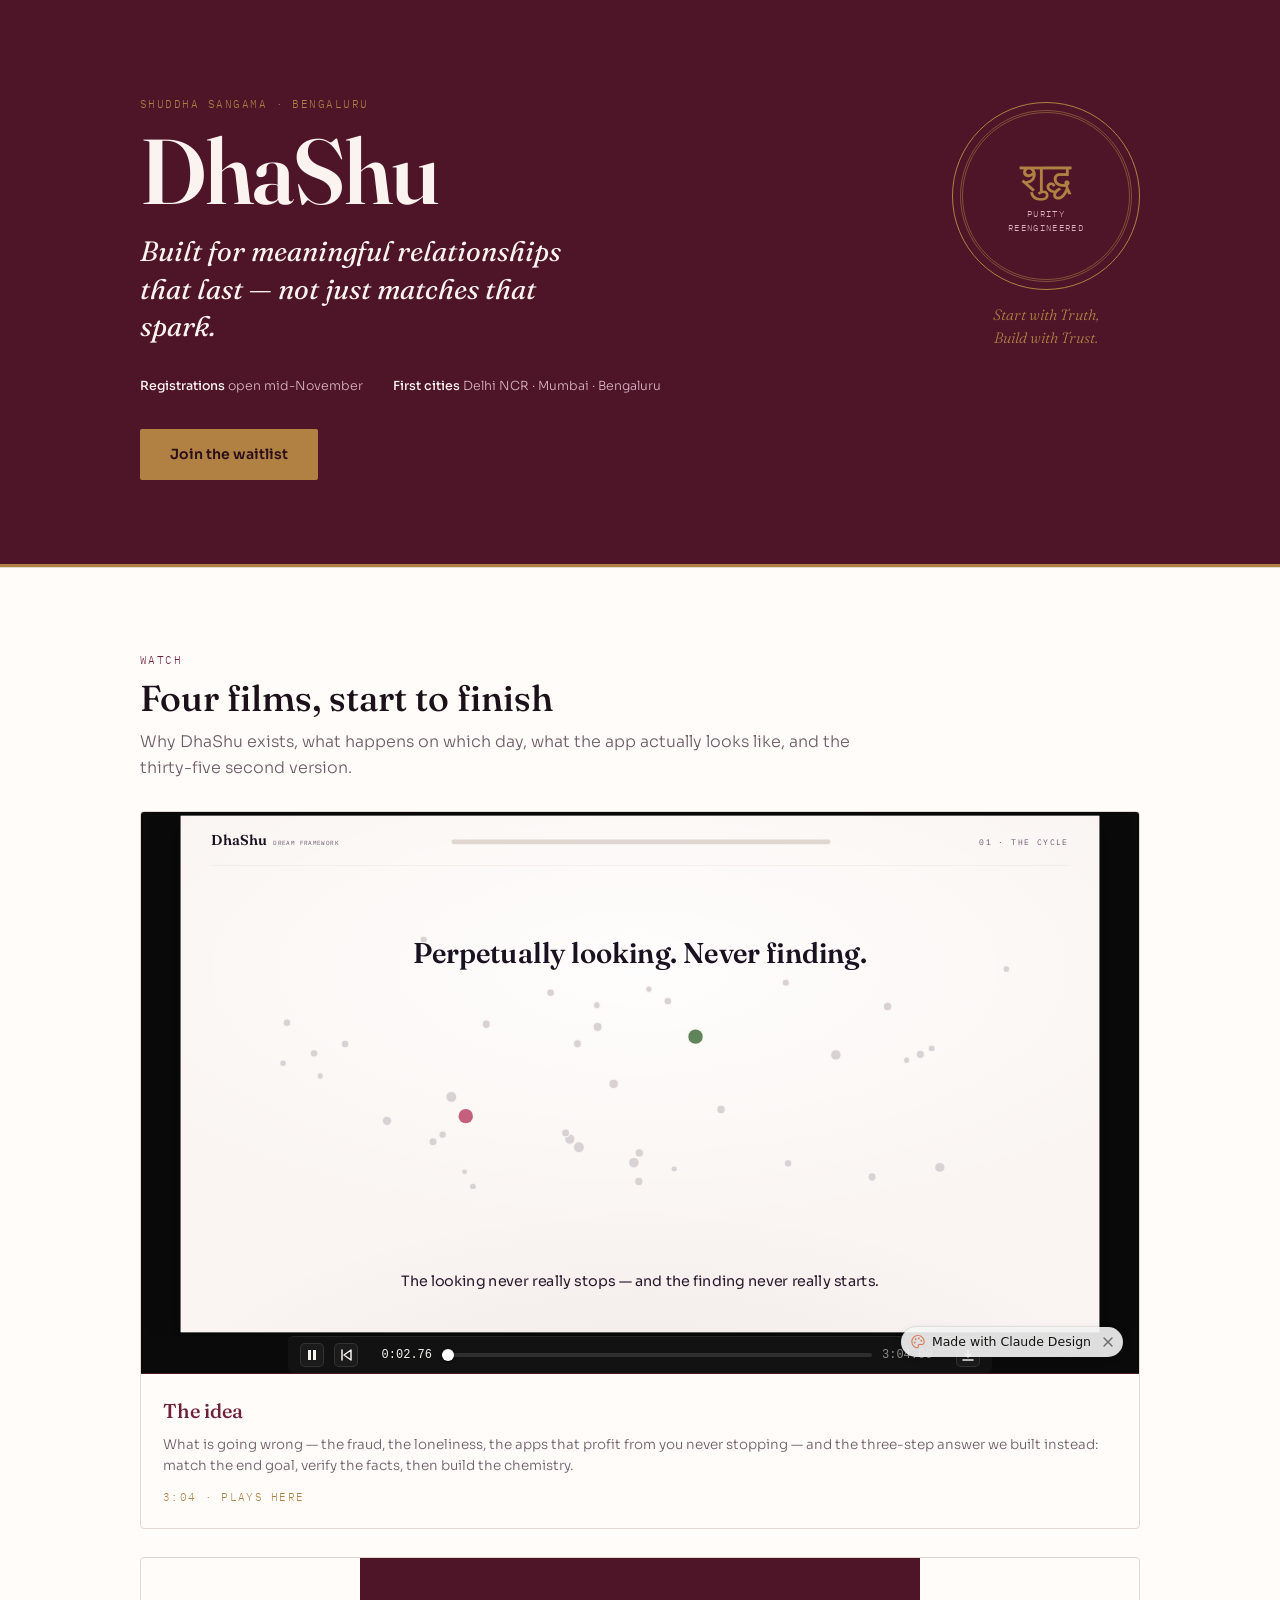
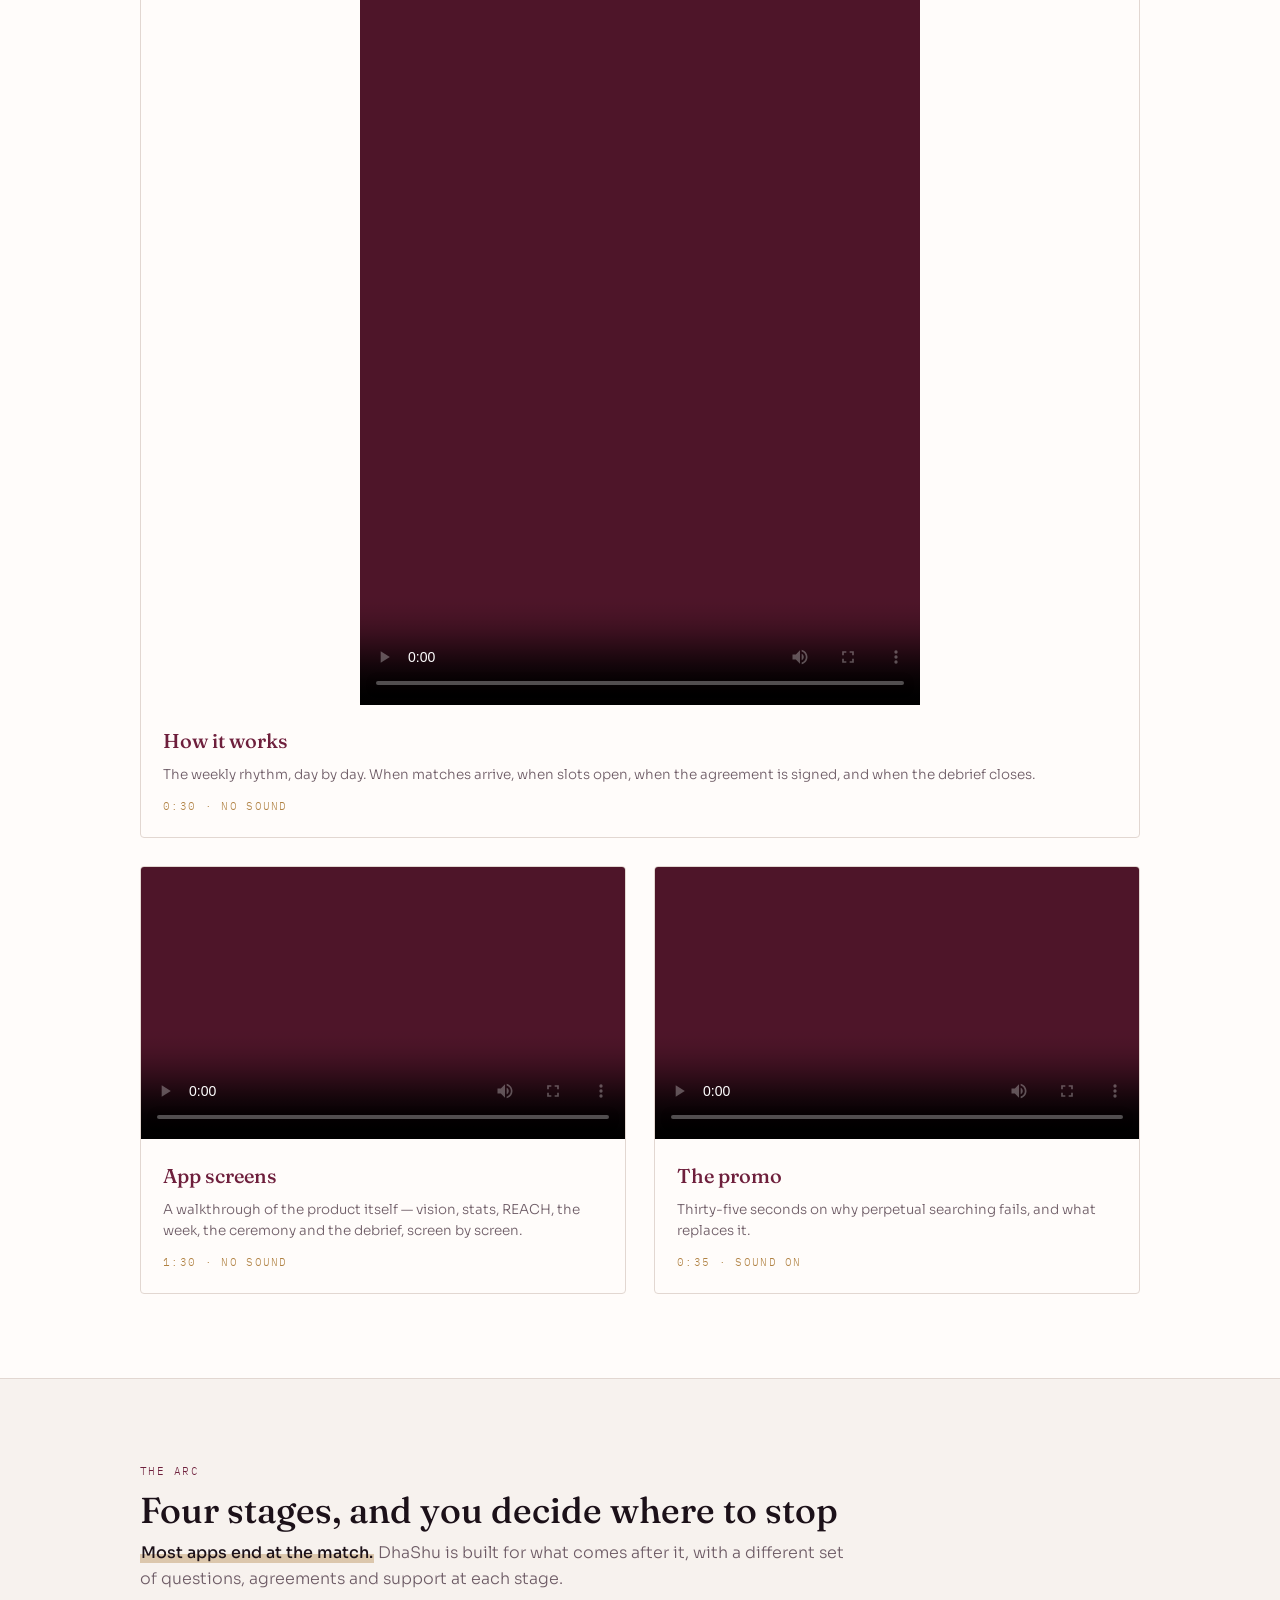
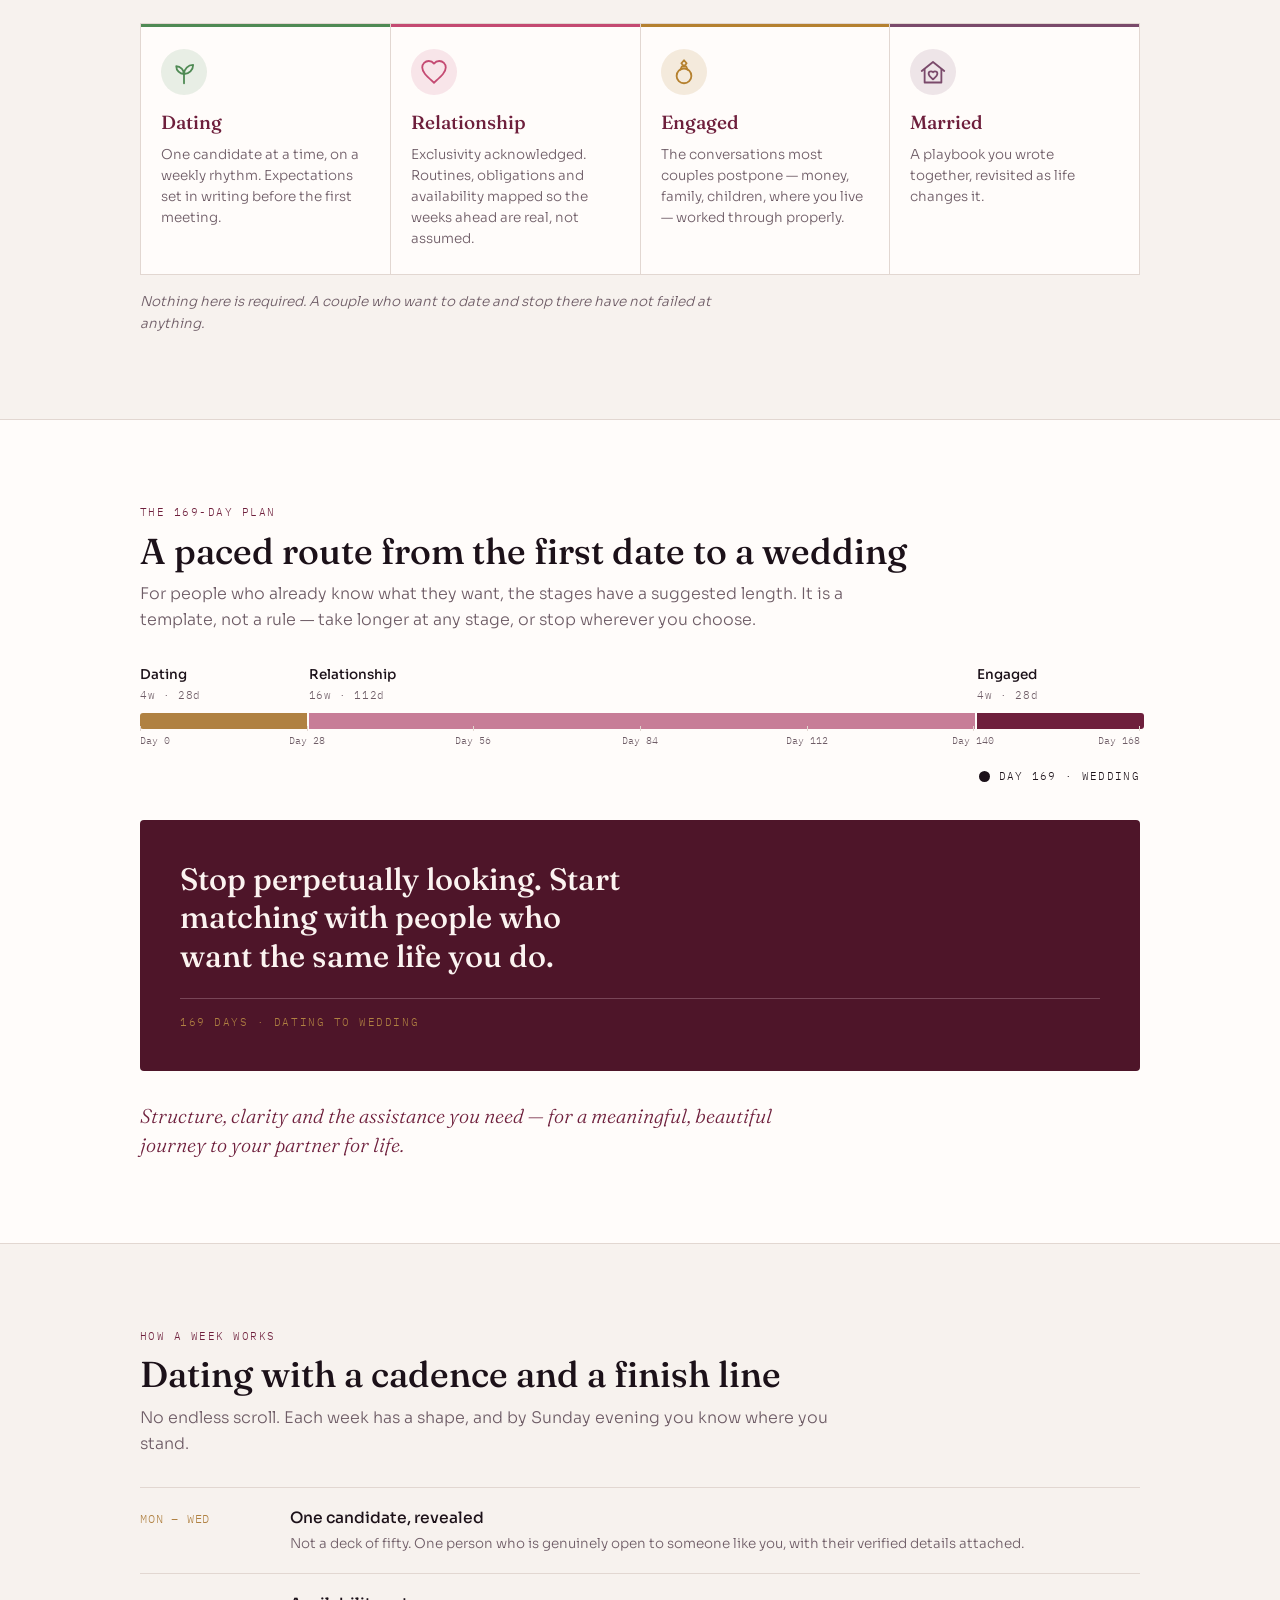
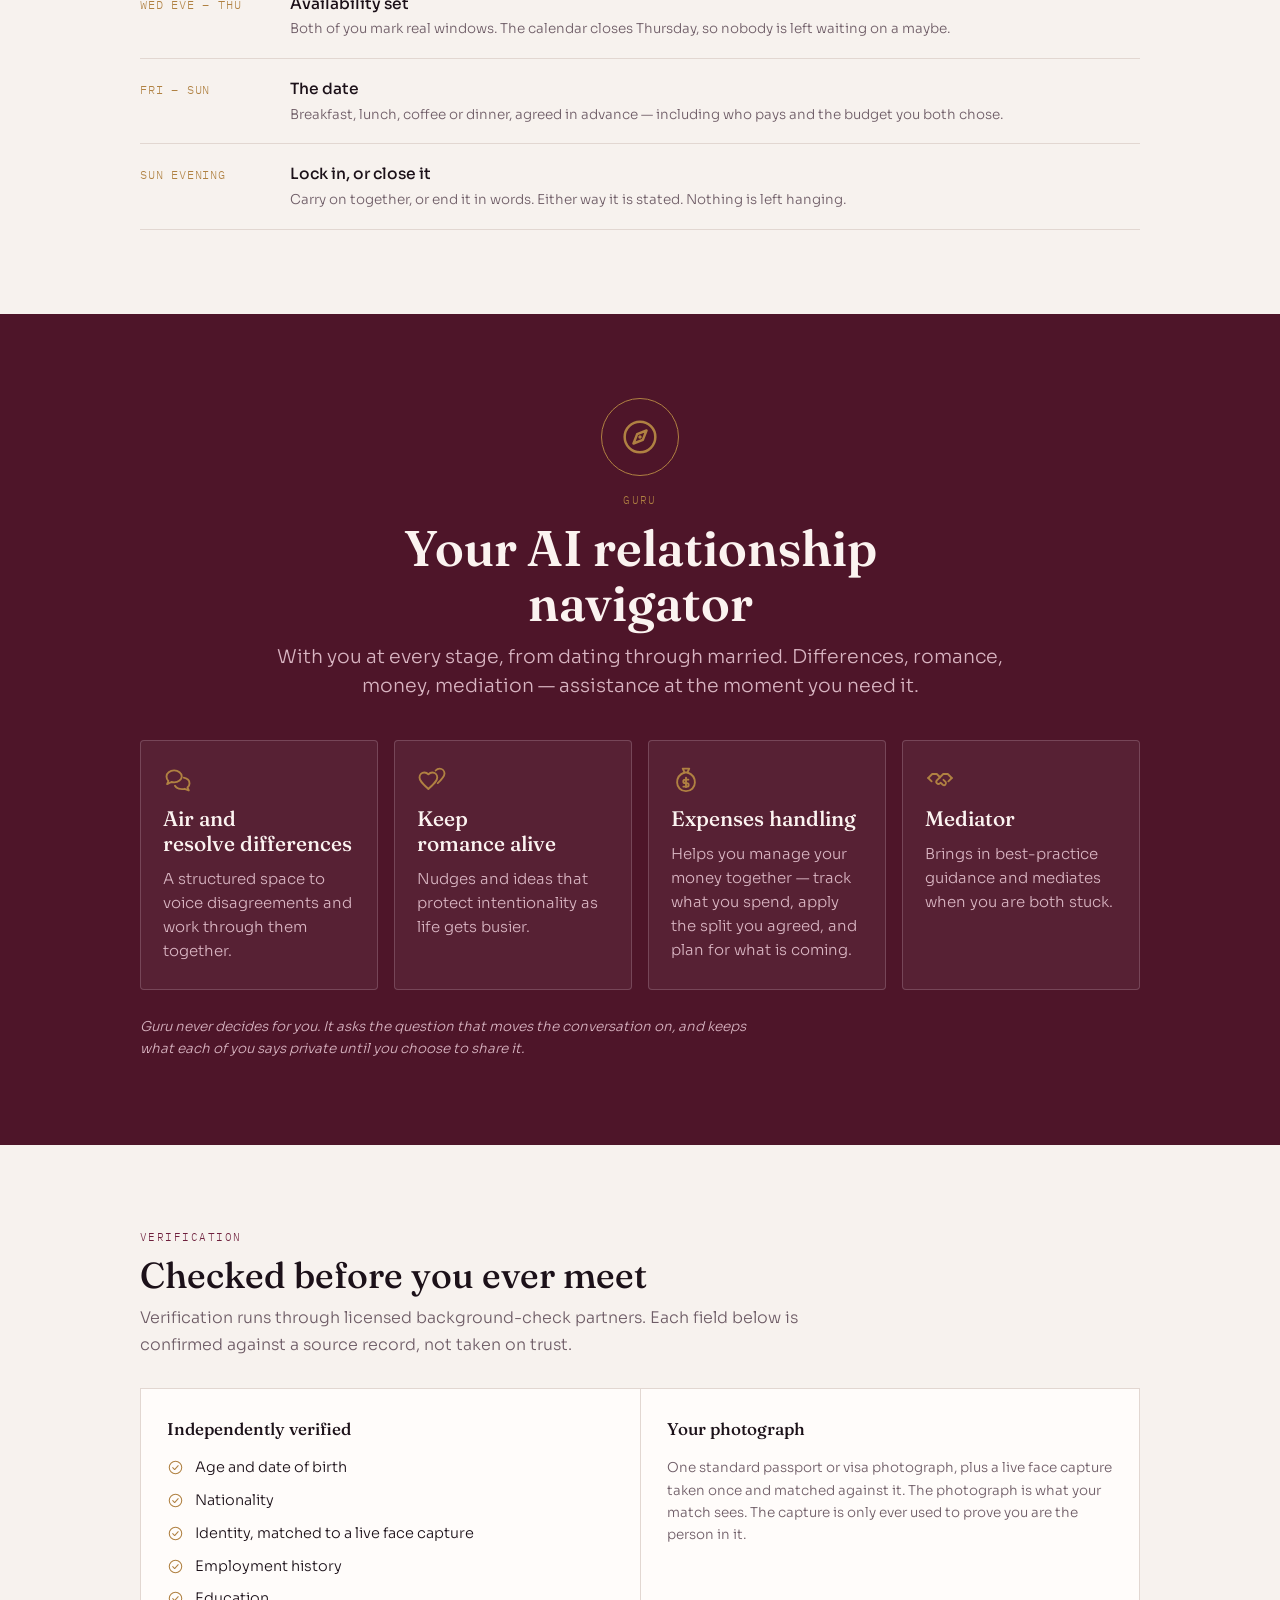
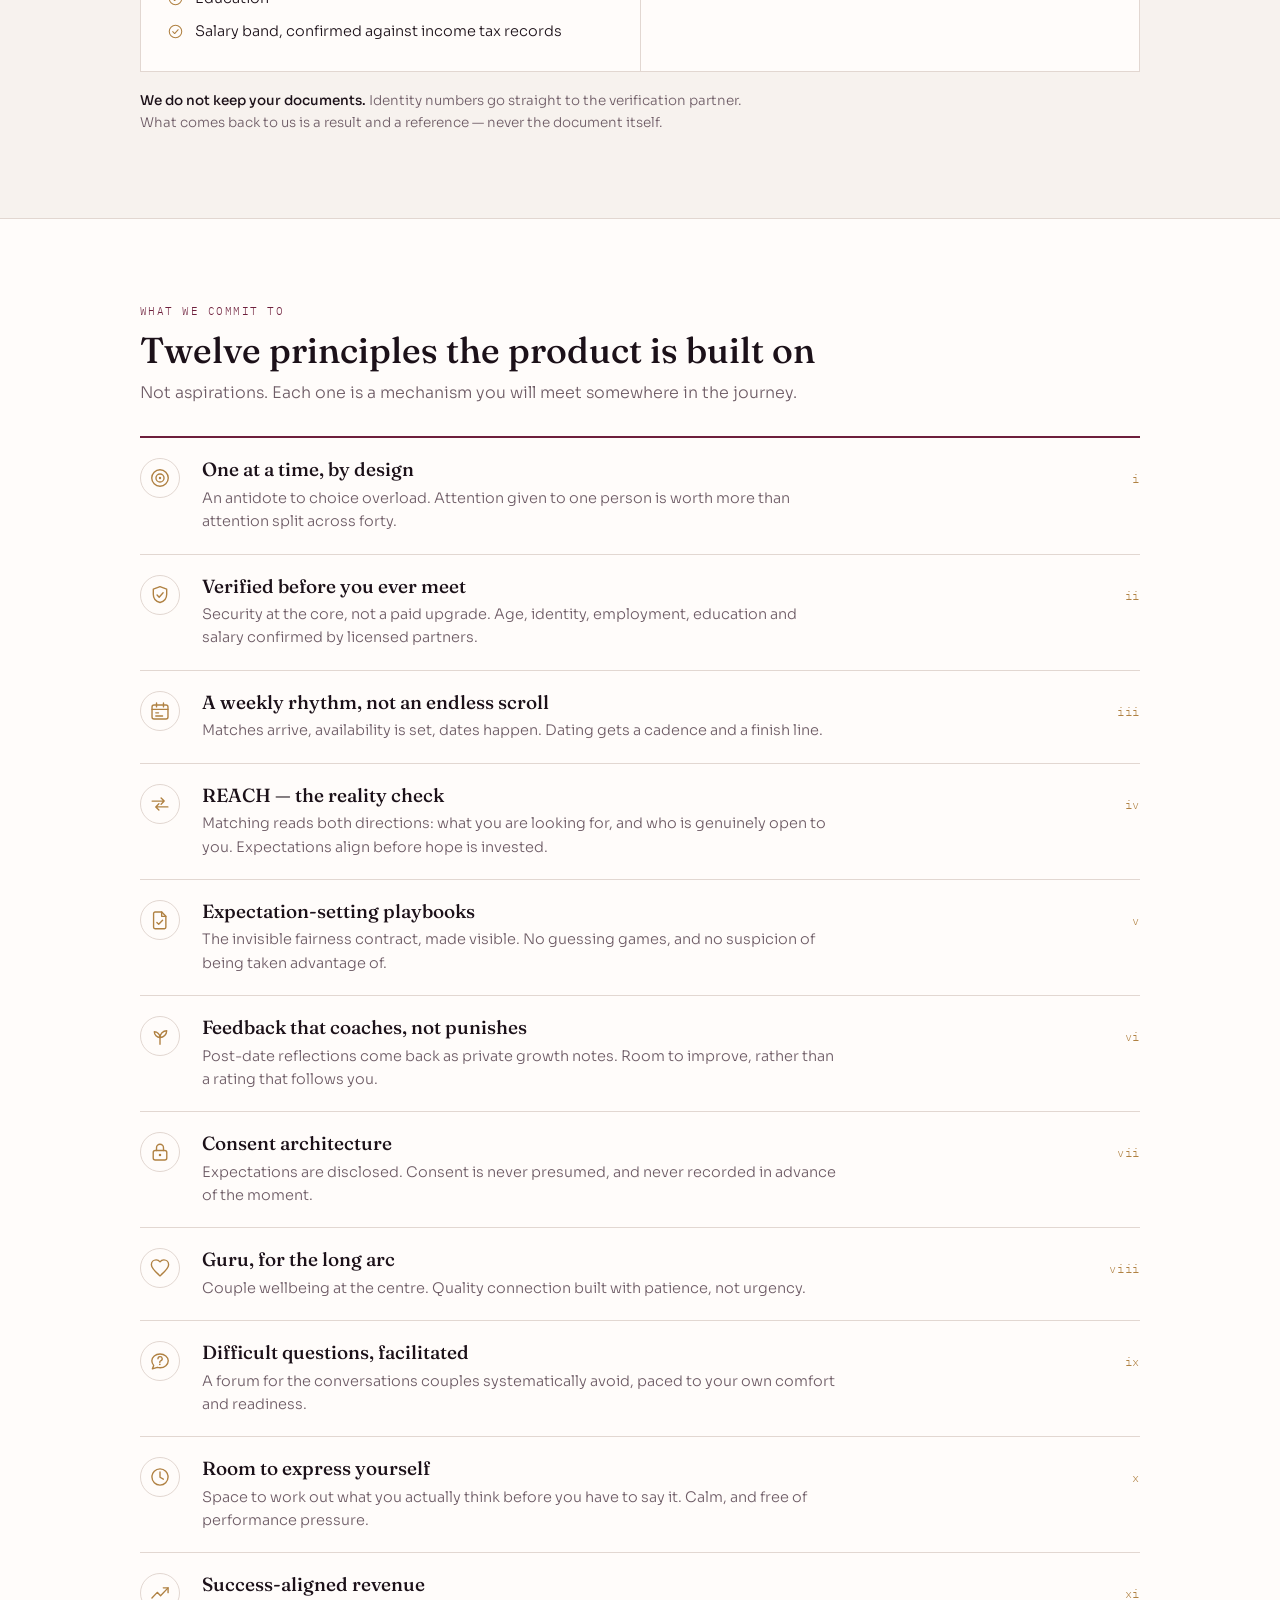
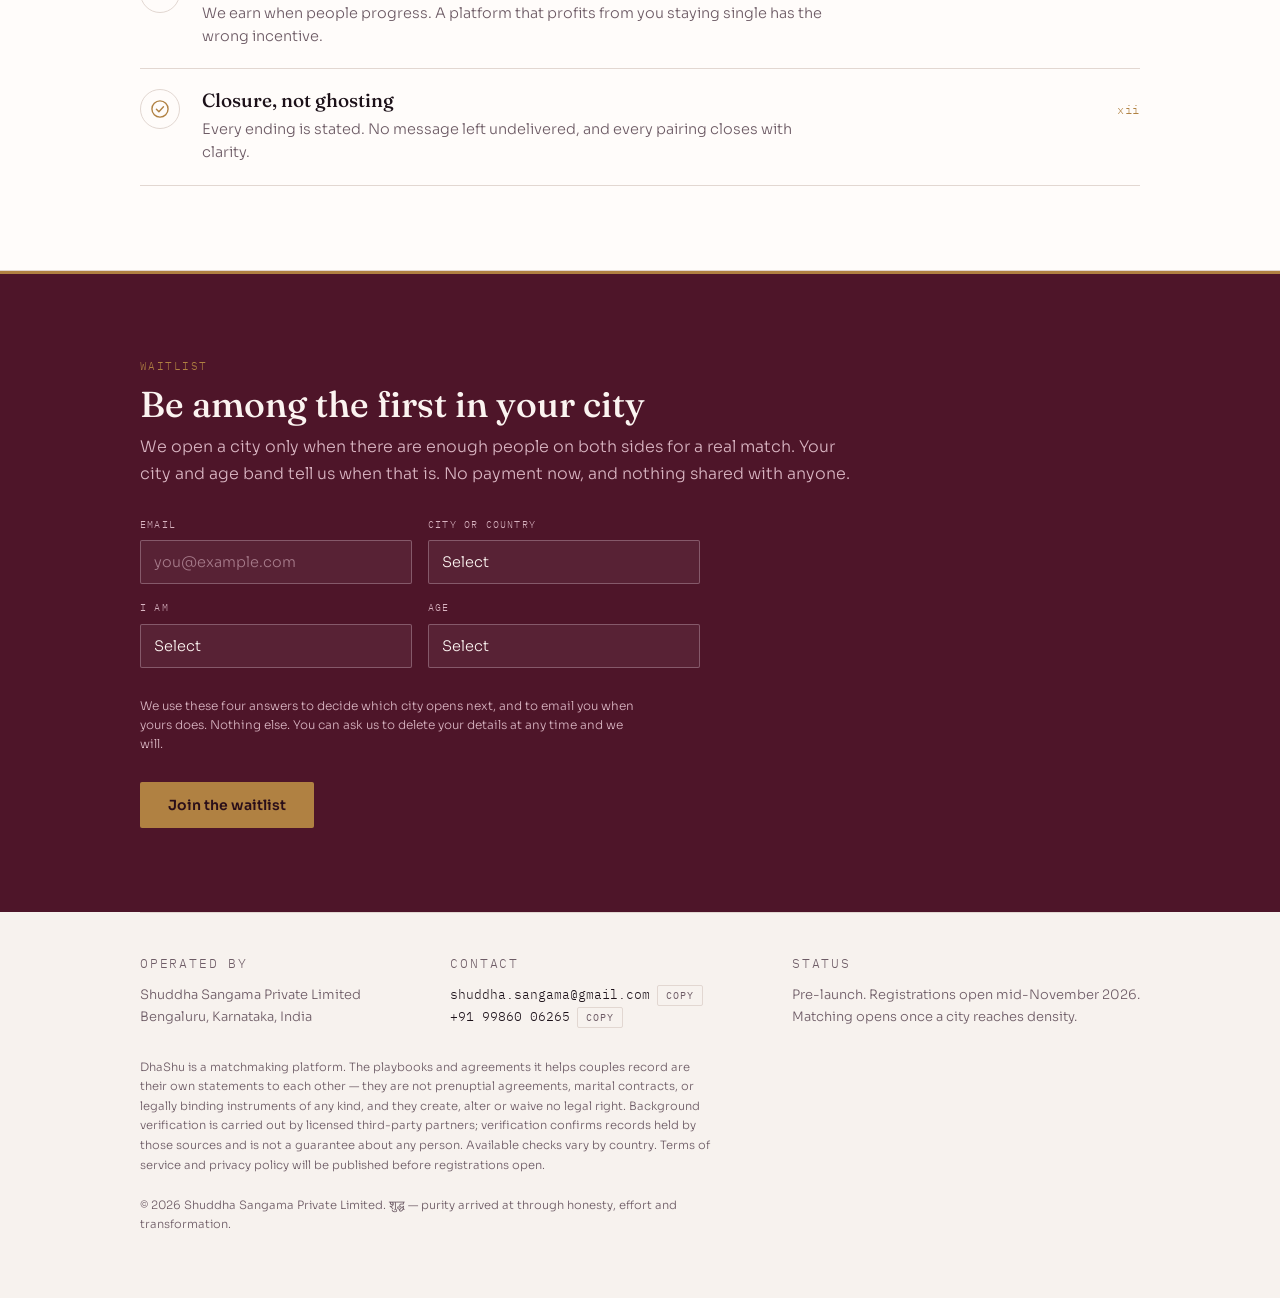
==== commit 53e52897: "Add files via upload" ====
--- a/index.html
+++ b/index.html
@@ -9,8 +9,16 @@
 <meta property="og:description" content="Built for meaningful relationships that last — not just matches that spark.">
 <meta property="og:type" content="website">
 <meta property="og:site_name" content="DhaShu">
+<meta property="og:url" content="https://dhashu.com/">
+<meta property="og:image" content="https://dhashu.com/media/promo-poster.jpg">
+<meta property="og:image:width" content="1920">
+<meta property="og:image:height" content="1080">
+<meta property="og:image:alt" content="DhaShu — built for meaningful relationships that last.">
 <meta name="twitter:card" content="summary_large_image">
-<link rel="canonical" href="https://REPLACE-WITH-YOUR-DOMAIN/">
+<meta name="twitter:title" content="DhaShu">
+<meta name="twitter:description" content="Built for meaningful relationships that last — not just matches that spark.">
+<meta name="twitter:image" content="https://dhashu.com/media/promo-poster.jpg">
+<link rel="canonical" href="https://dhashu.com/">
 <title>DhaShu</title>
 <link rel="preconnect" href="https://fonts.gstatic.com" crossorigin>
 <link rel="stylesheet" href="https://fonts.googleapis.com/css2?family=Fraunces:opsz,wght@9..144,400;9..144,500;9..144,600&family=Sora:wght@300;400;500;600&family=IBM+Plex+Mono:wght@400;500&display=swap">
--- a/styles.css
+++ b/styles.css
@@ -378,7 +378,7 @@
 
 @media (prefers-reduced-motion:reduce){ *{ transition:none !important; animation:none !important; } }
 
-/* ── the two films ──────────────────────────────────────────────────── */
+/* ── the four films ─────────────────────────────────────────────────── */
 .films{
   display:grid; gap:28px;
   grid-template-columns:repeat(auto-fit,minmax(320px,1fr));
@@ -393,6 +393,28 @@
   background:var(--wine-deep); border:0;
 }
 video.film-media{ object-fit:cover; }
+
+/* portrait footage letterboxes rather than cropping the subject away */
+video.film-contain{ object-fit:contain; }
+
+/* a full-width portrait frame would run over 1300px tall on a desktop —
+   cap it so the whole card stays on screen, still wide enough to read */
+.film-wide video.film-contain{ max-width:560px; margin:0 auto; }
+
+/* spans the whole row — the lead film, and portrait footage that would be
+   unreadable at a third of the width */
+.film-wide{ grid-column:1/-1; }
+
+/* the embedded film is a live page rather than a still, so it carries its
+   own controls and must never scroll inside its frame */
+.film-embed{ width:100%; border:0; overflow:hidden; }
+
+/* a 3/4 frame is taller than most phones; cap it so the caption stays
+   reachable without a long scroll */
+@media (max-width:640px){
+  .film-wide video.film-contain{ aspect-ratio:1/1 !important; }
+  .film-wide .film-embed{ aspect-ratio:4/3 !important; }
+}
 
 /* the still that opens a film hosted elsewhere */
 .film-link{
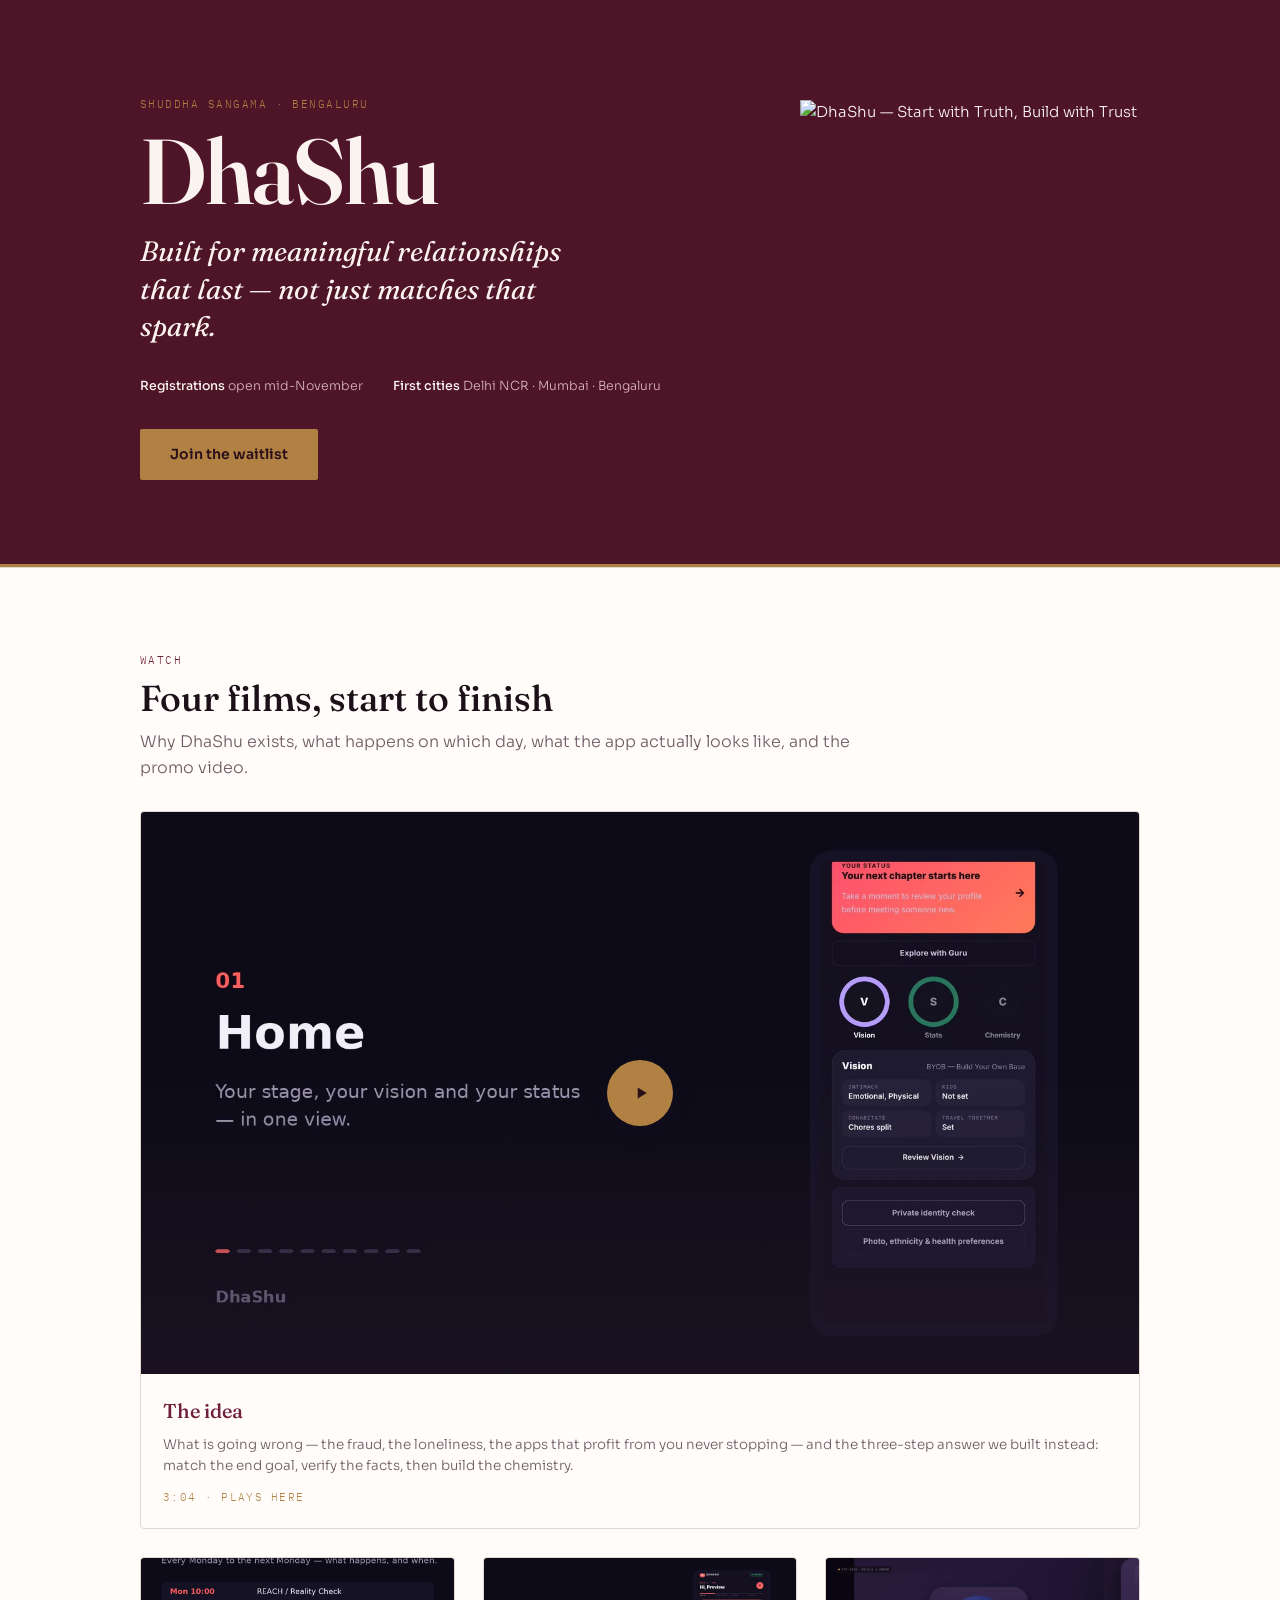
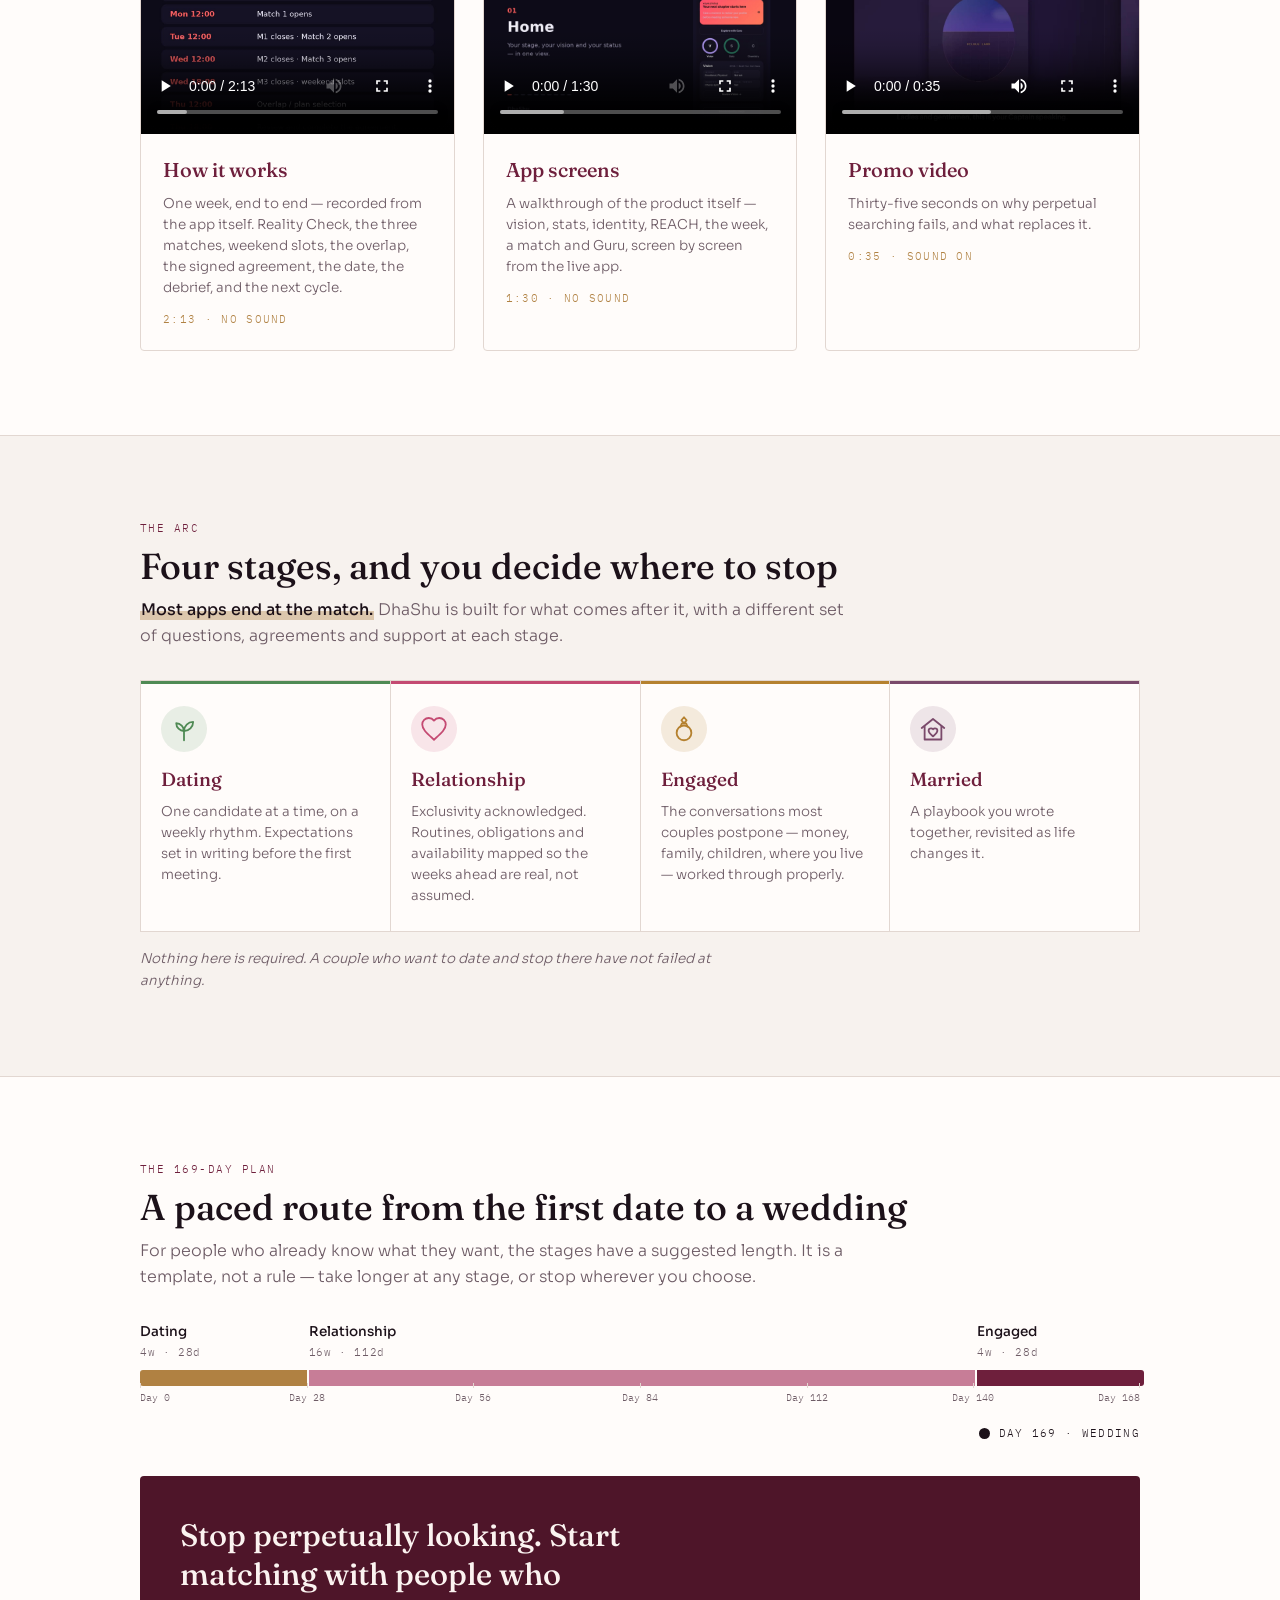
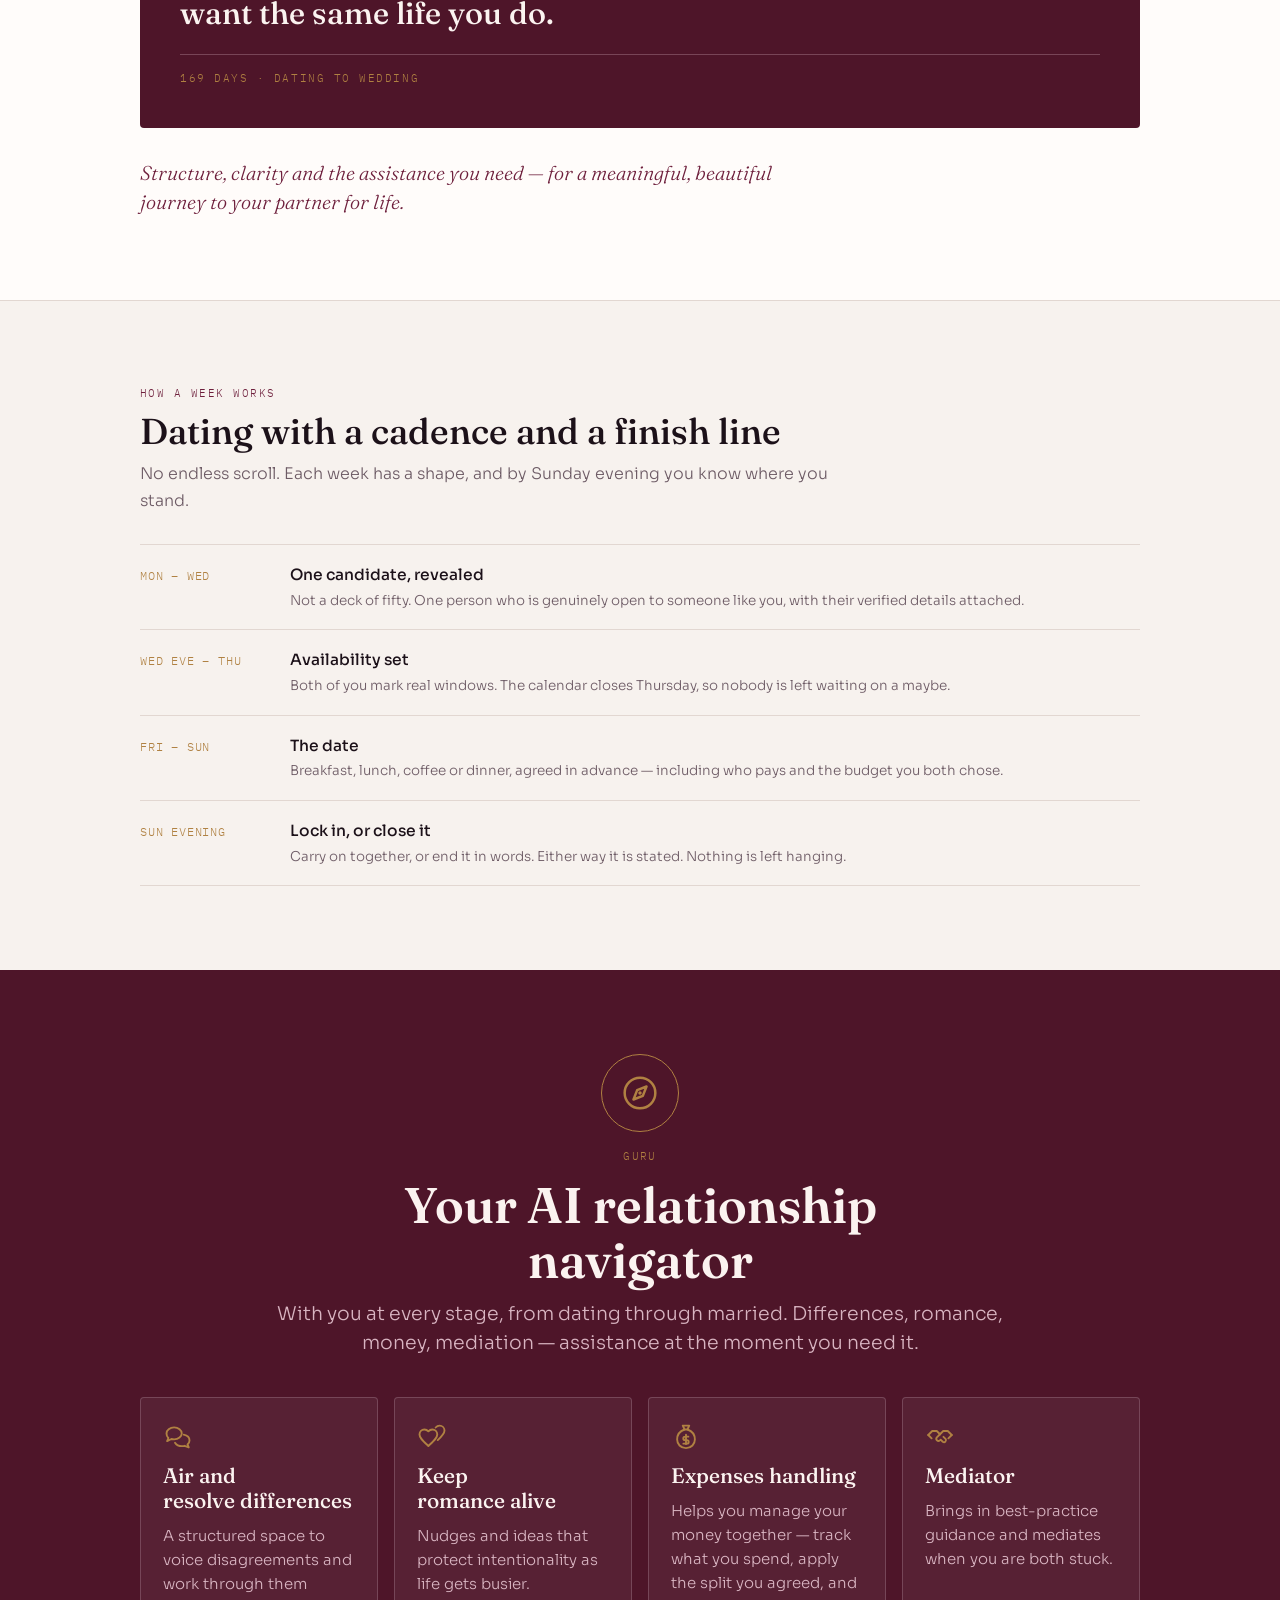
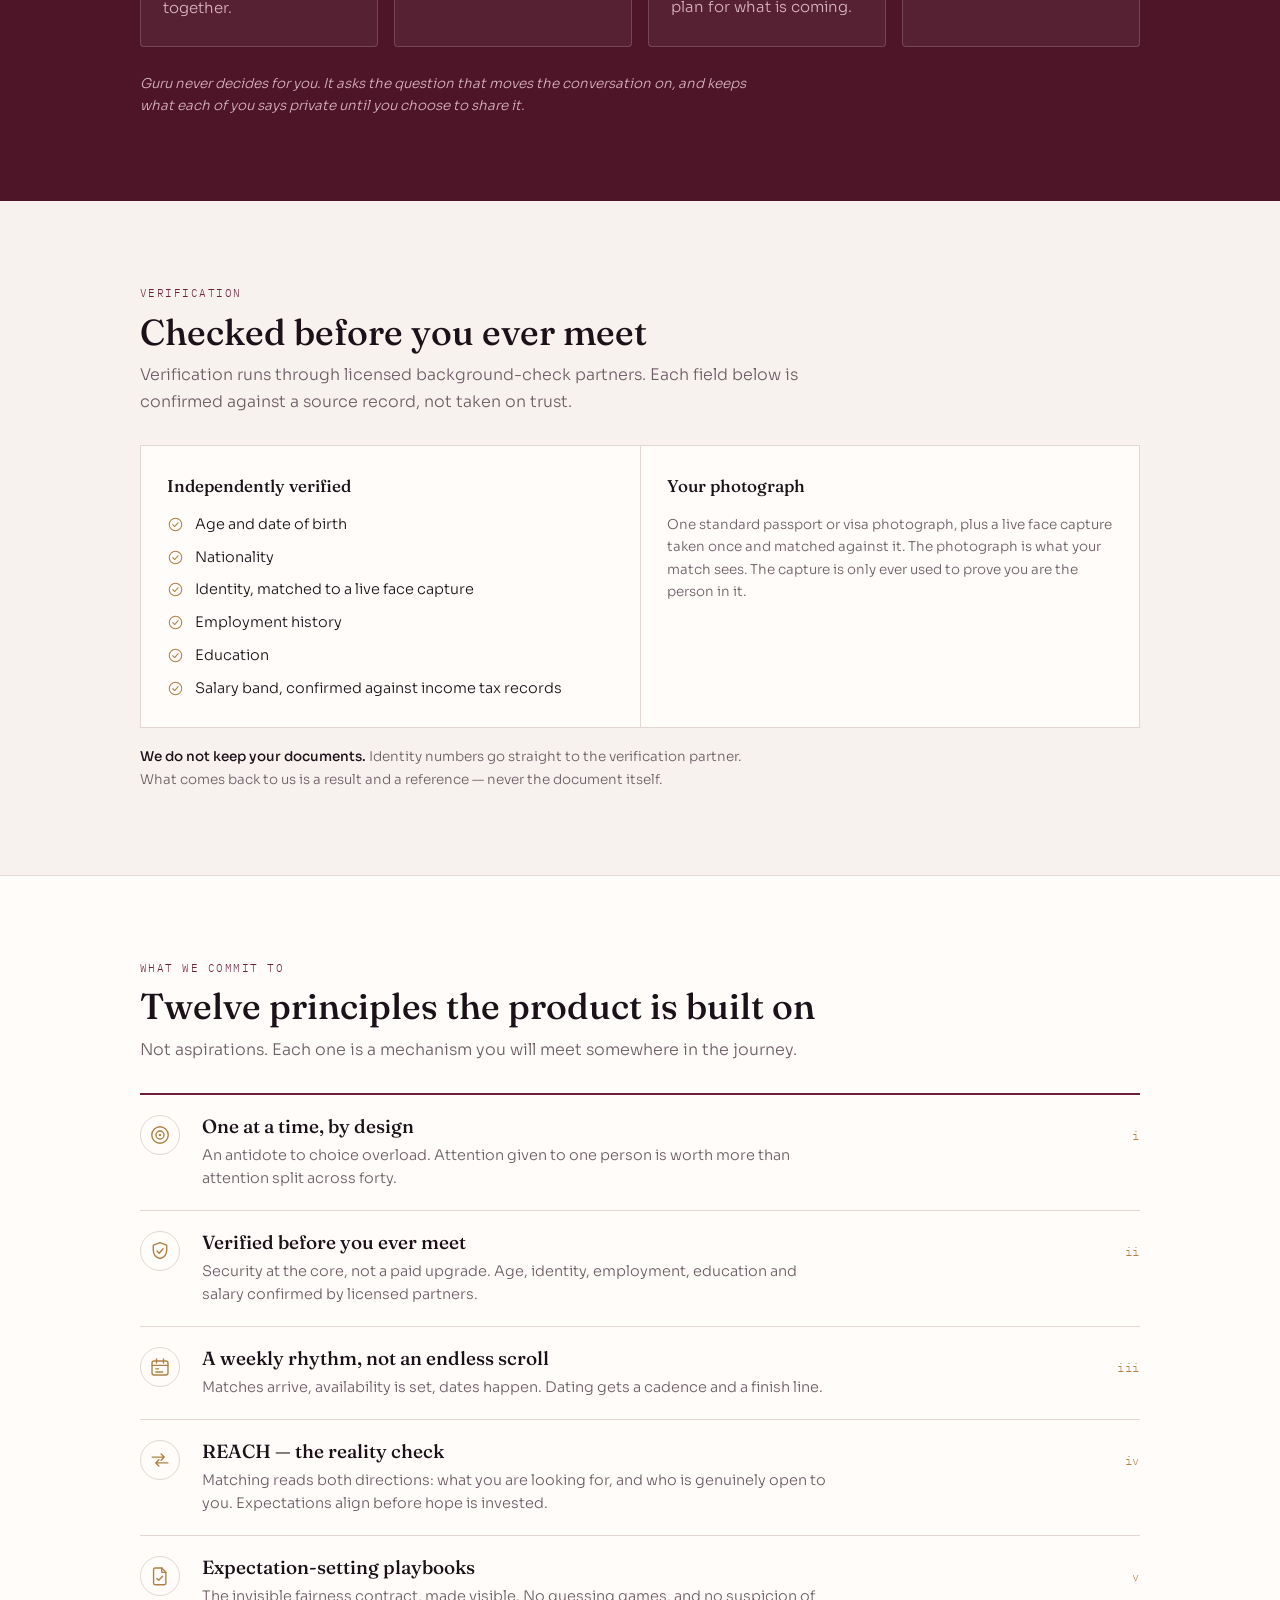
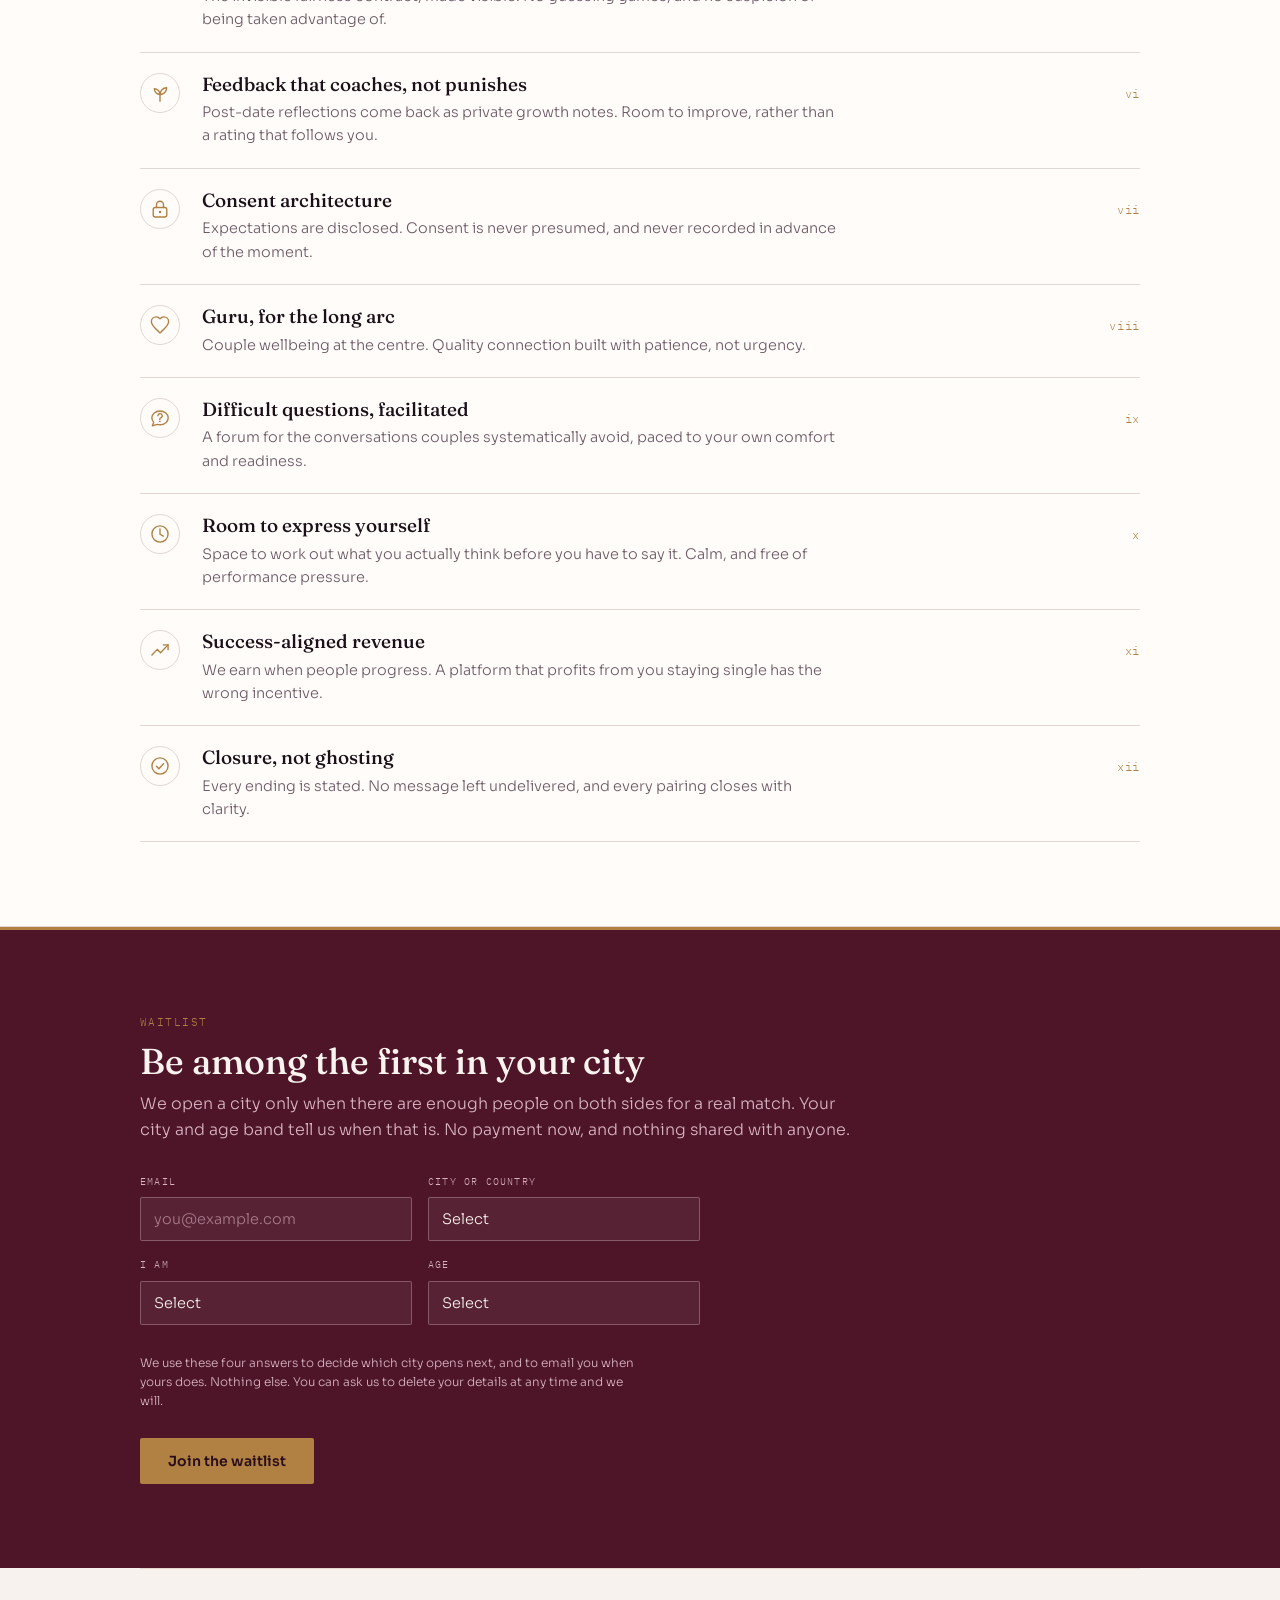
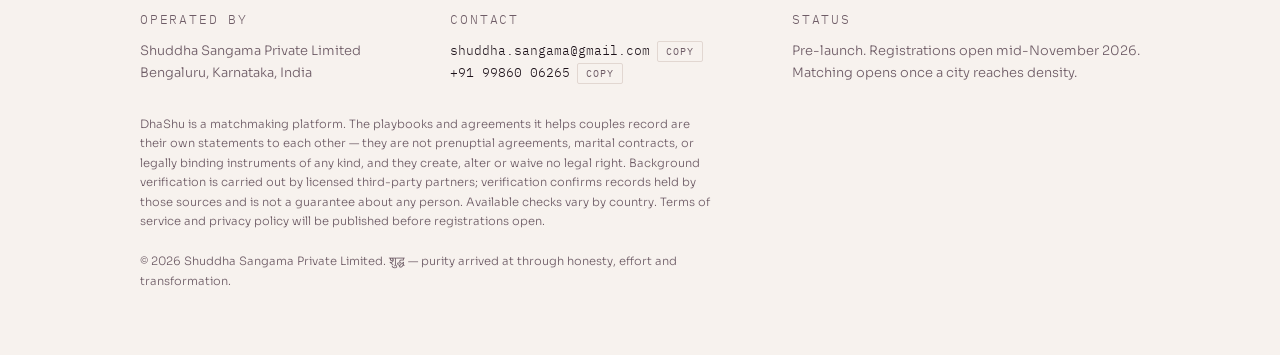
==== commit 53d554c1: "Add files via upload" ====
--- a/index.html
+++ b/index.html
@@ -169,13 +169,7 @@
       <a class="cta" href="#join" id="hero-cta"></a>
     </div>
     <div class="seal-wrap">
-      <div class="seal" role="img" aria-label="Seal reading shuddha, meaning pure">
-        <div class="seal-in">
-          <span class="seal-dev" id="seal-dev" lang="sa"></span>
-          <span class="seal-txt" id="seal-txt"></span>
-        </div>
-      </div>
-      <p class="seal-caption" id="seal-caption"></p>
+      <img class="hero-logo" src="media/dhashu-logo.png" width="371" height="135" alt="DhaShu — Start with Truth, Build with Trust">
     </div>
   </div>
 </div>
--- a/styles.css
+++ b/styles.css
@@ -175,12 +175,14 @@
   margin-top:10px; display:block; line-height:1.6;
 }
 .seal-wrap{ flex:0 0 auto; display:flex; flex-direction:column; align-items:center; gap:14px; }
+.hero-logo{ display:block; width:340px; max-width:100%; height:auto; margin-top:4px; }
 .seal-caption{
   margin:0; text-align:center; font-family:'Fraunces',Georgia,serif;
   font-style:italic; font-size:15px; line-height:1.5; color:var(--gold);
   max-width:188px;
 }
 @media (max-width:640px){
+  .hero-logo{ width:250px; }
   .seal{ width:150px; height:150px; }
   .seal-dev{ font-size:32px; }
   .seal-caption{ font-size:14px; max-width:220px; }
@@ -394,6 +396,11 @@
 }
 video.film-media{ object-fit:cover; }
 
+/* the three recorded films sit side by side at the same size */
+@media (min-width:900px){
+  .films{ grid-template-columns:repeat(3,minmax(0,1fr)); }
+}
+
 /* portrait footage letterboxes rather than cropping the subject away */
 video.film-contain{ object-fit:contain; }
 
@@ -408,6 +415,10 @@
 /* the embedded film is a live page rather than a still, so it carries its
    own controls and must never scroll inside its frame */
 .film-embed{ width:100%; border:0; overflow:hidden; }
+
+/* the still that stands in for the film until someone clicks play — a
+   button, so it needs the browser's own chrome stripped off */
+.film-cta{ border:0; padding:0; cursor:pointer; font:inherit; }
 
 /* a 3/4 frame is taller than most phones; cap it so the caption stays
    reachable without a long scroll */
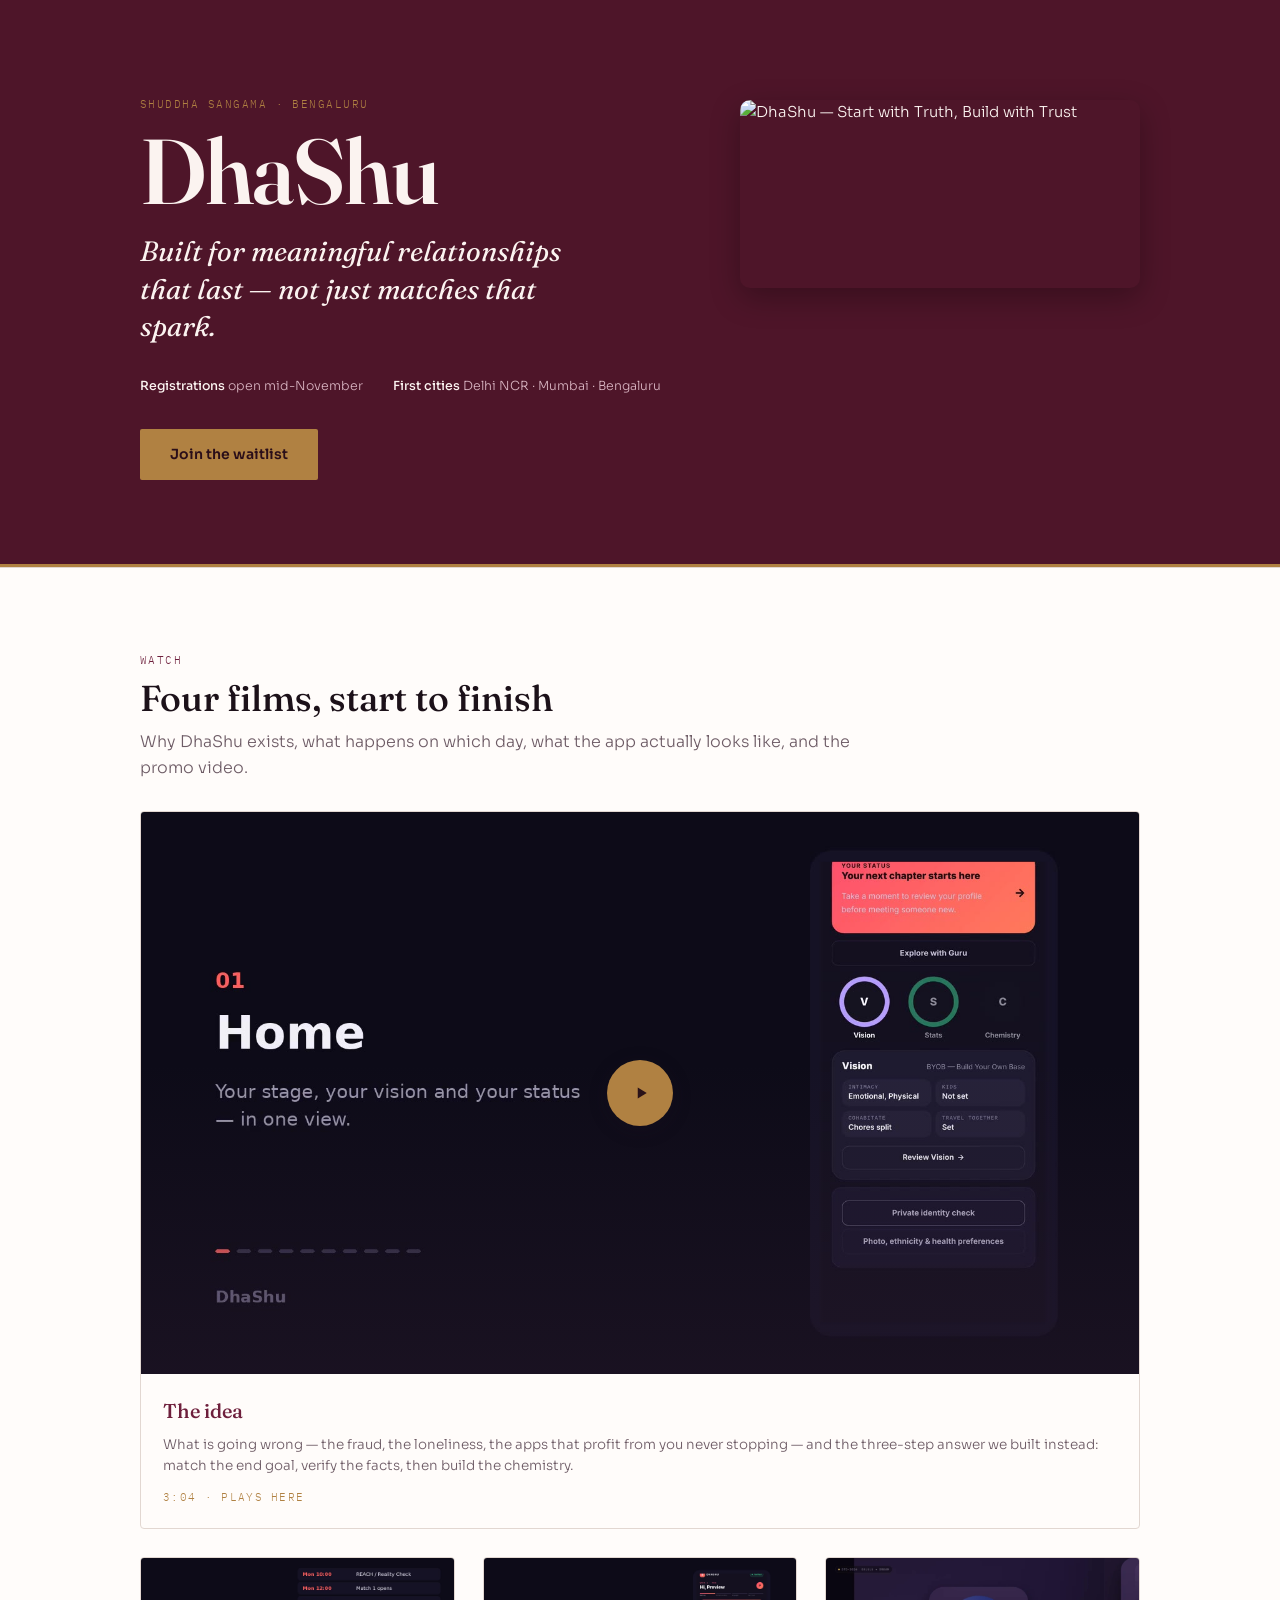
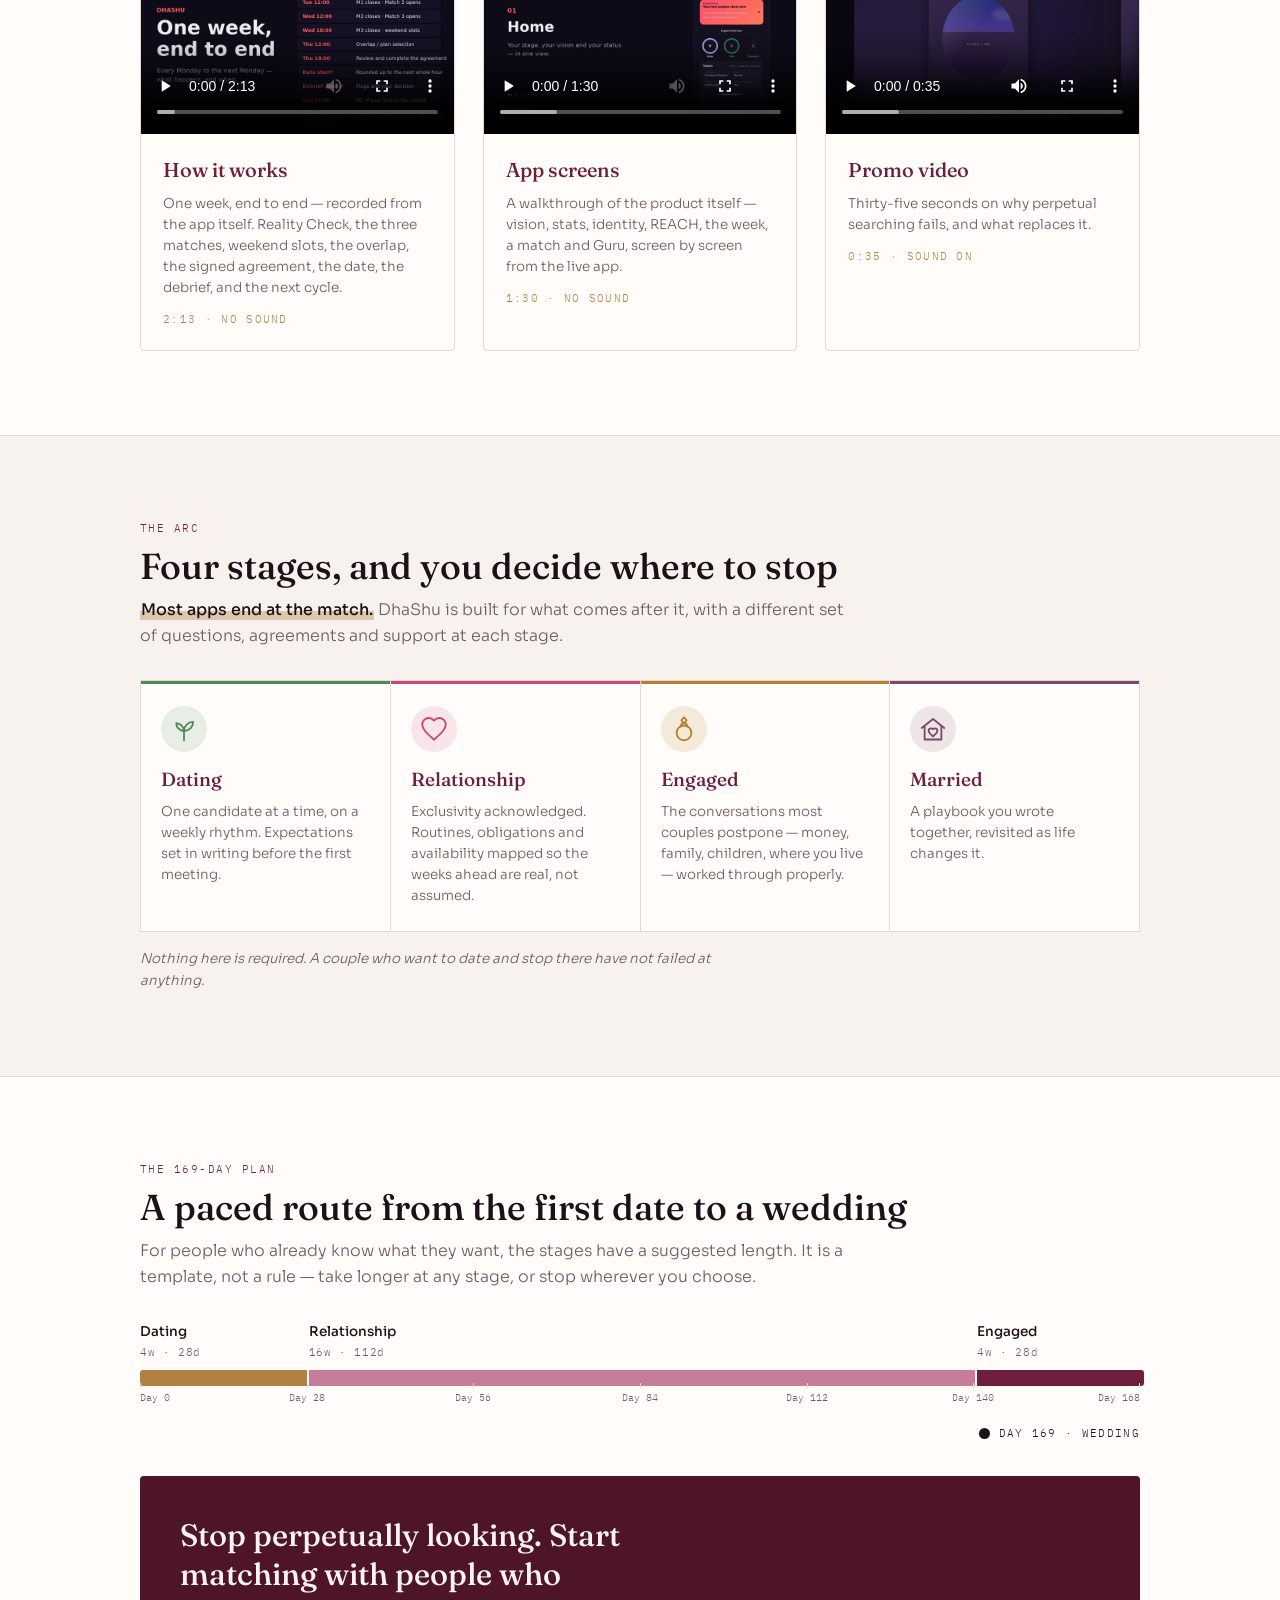
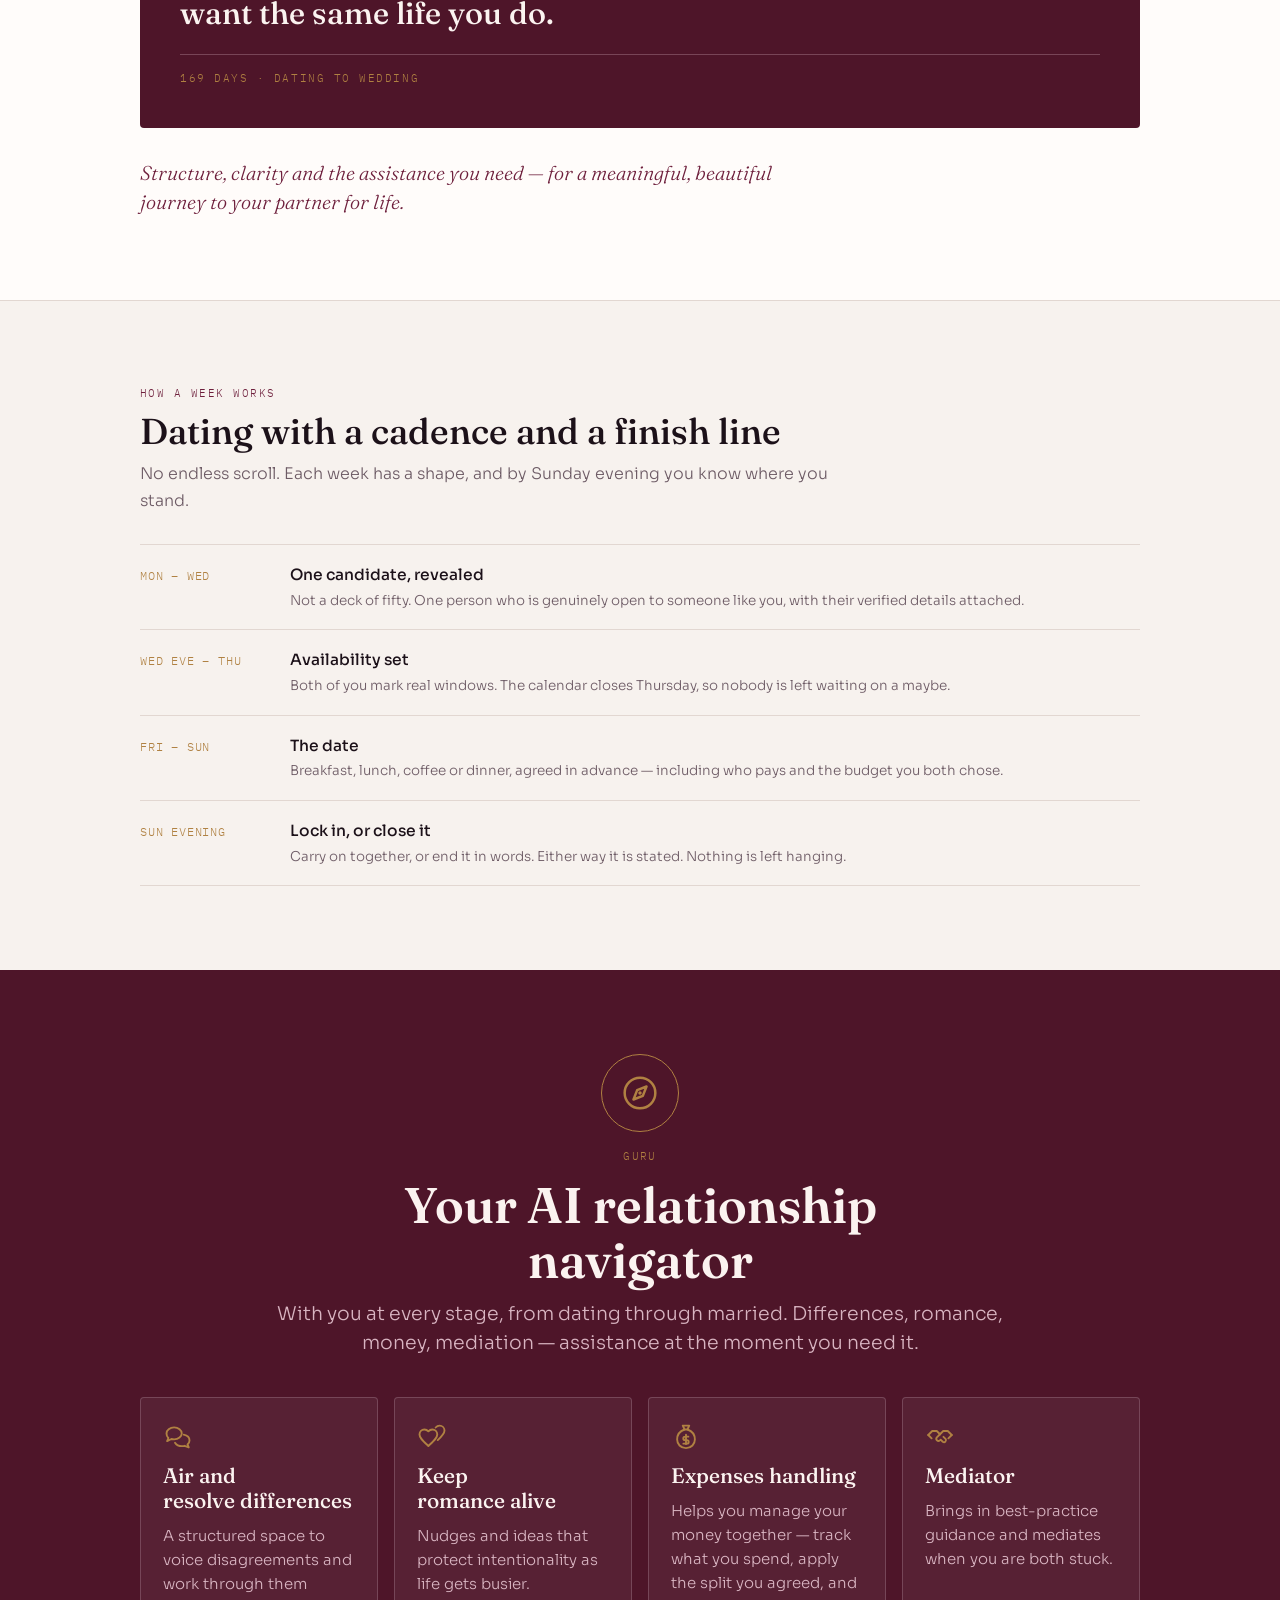
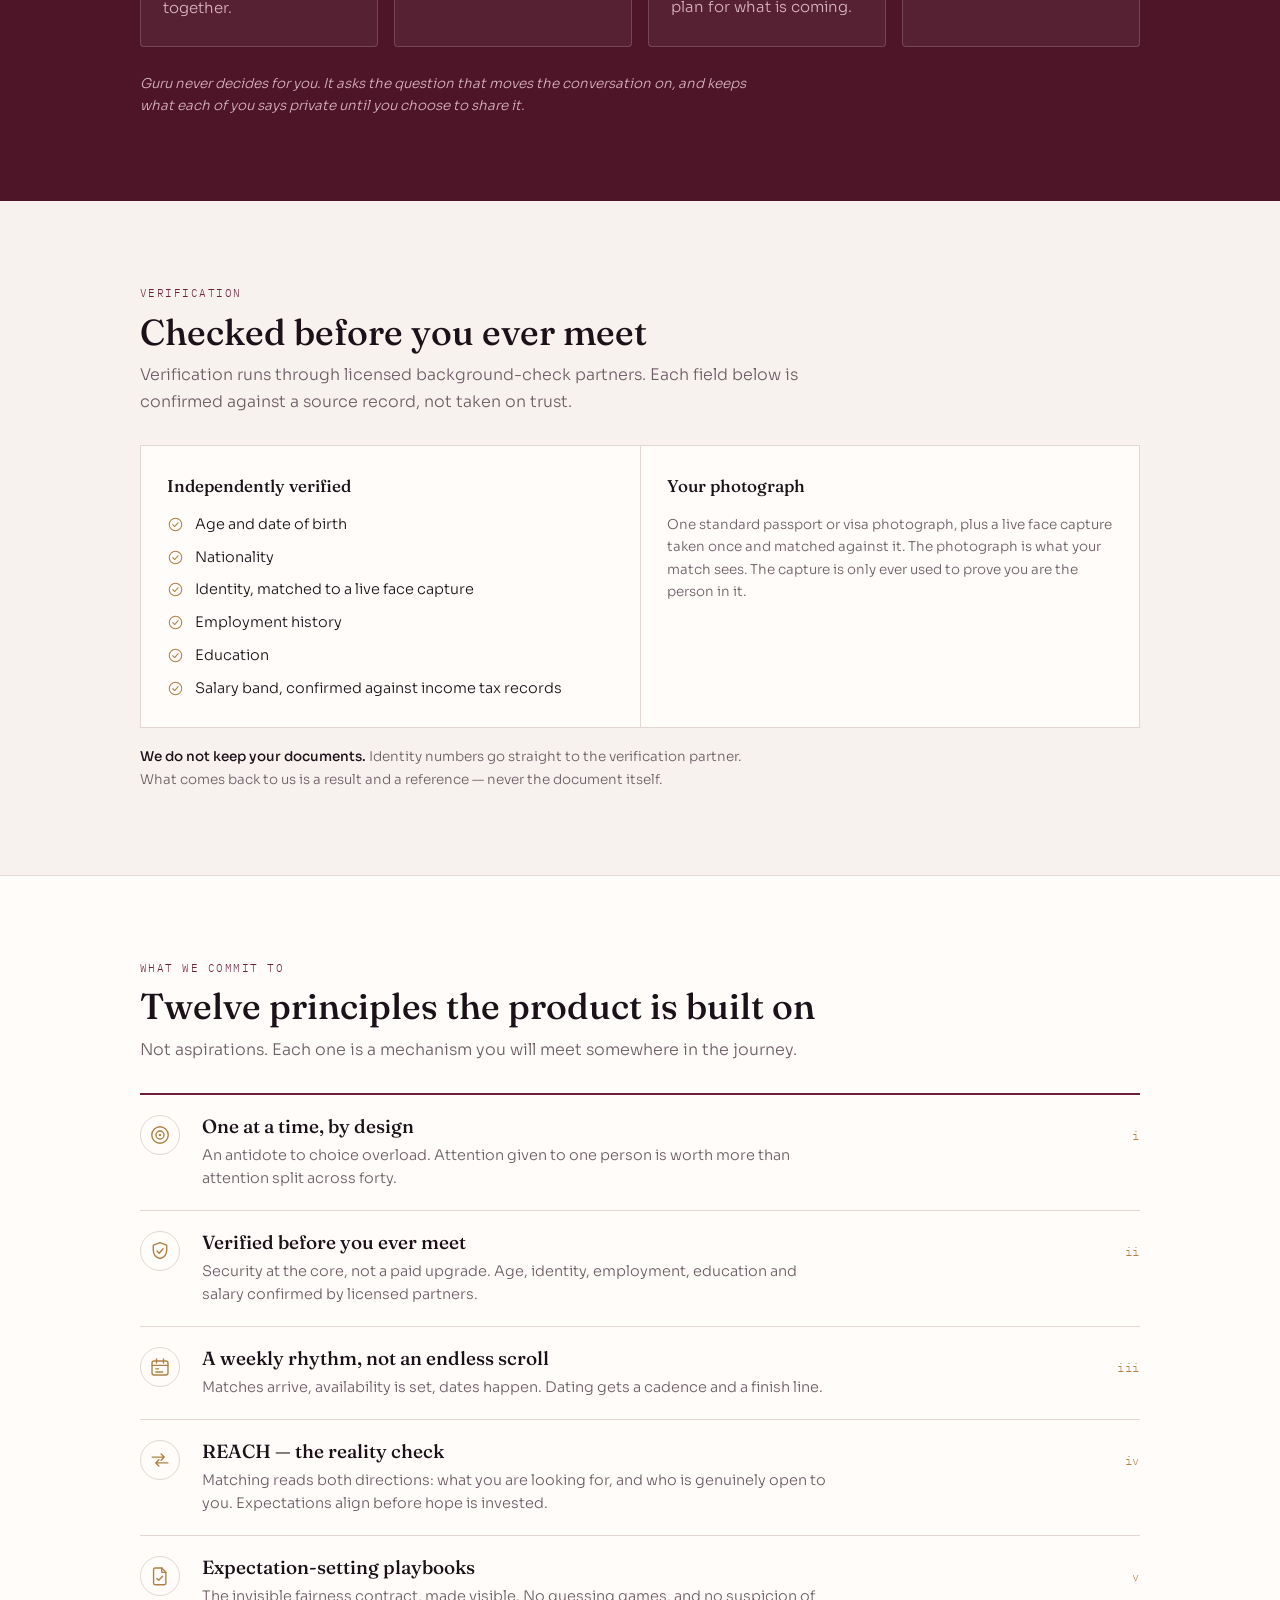
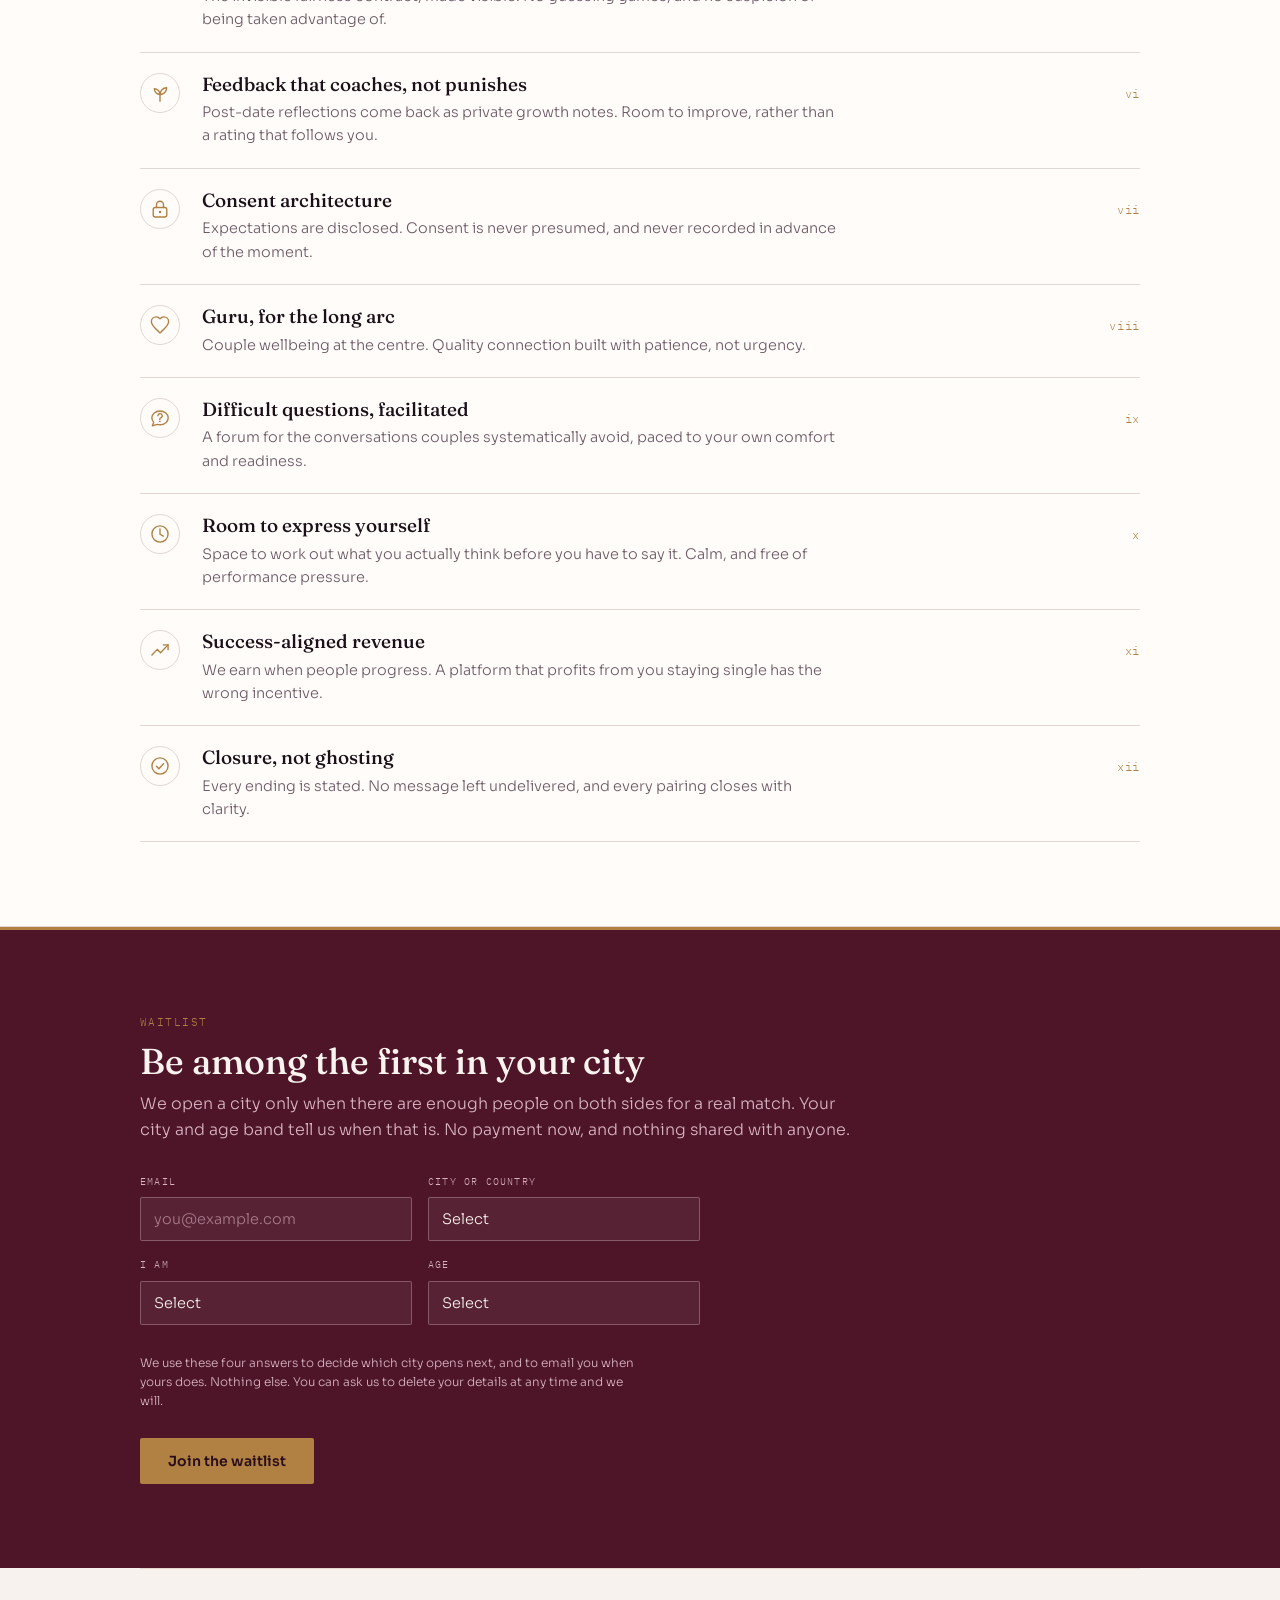
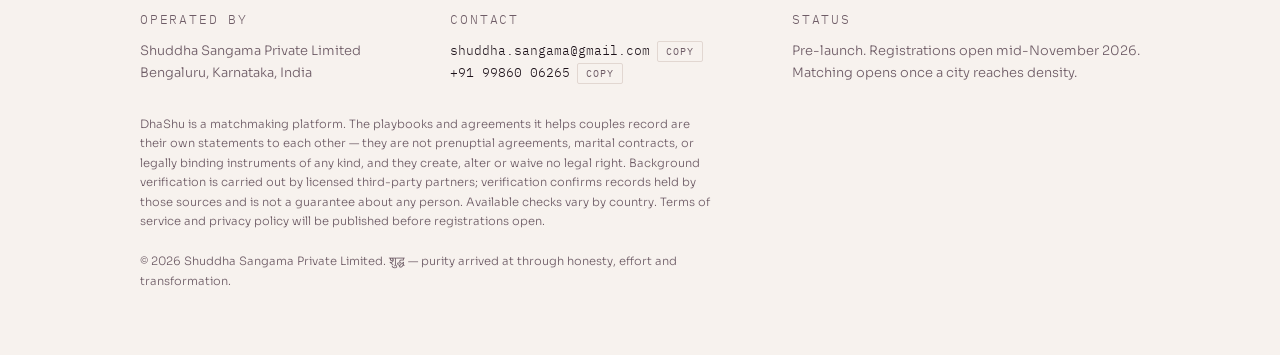
==== commit b2be957f: "Add files via upload" ====
--- a/index.html
+++ b/index.html
@@ -22,7 +22,7 @@
 <title>DhaShu</title>
 <link rel="preconnect" href="https://fonts.gstatic.com" crossorigin>
 <link rel="stylesheet" href="https://fonts.googleapis.com/css2?family=Fraunces:opsz,wght@9..144,400;9..144,500;9..144,600&family=Sora:wght@300;400;500;600&family=IBM+Plex+Mono:wght@400;500&display=swap">
-<link rel="stylesheet" href="styles.css">
+<link rel="stylesheet" href="styles.css?v=6">
 <style>
   html{ -webkit-text-size-adjust:100%; }
   img{ max-width:100%; }
@@ -169,7 +169,7 @@
       <a class="cta" href="#join" id="hero-cta"></a>
     </div>
     <div class="seal-wrap">
-      <img class="hero-logo" src="media/dhashu-logo.png" width="371" height="135" alt="DhaShu — Start with Truth, Build with Trust">
+      <img class="hero-logo" src="media/dhashu-logo-blue.png" width="694" height="327" alt="DhaShu — Start with Truth, Build with Trust">
     </div>
   </div>
 </div>
@@ -297,8 +297,8 @@
   </footer>
 </div>
 
-<script src="content.js"></script>
-<script src="app.js"></script>
+<script src="content.js?v=6"></script>
+<script src="app.js?v=6"></script>
 
 </body>
 </html>
--- a/styles.css
+++ b/styles.css
@@ -175,14 +175,14 @@
   margin-top:10px; display:block; line-height:1.6;
 }
 .seal-wrap{ flex:0 0 auto; display:flex; flex-direction:column; align-items:center; gap:14px; }
-.hero-logo{ display:block; width:340px; max-width:100%; height:auto; margin-top:4px; }
+.hero-logo{ display:block; width:400px; max-width:100%; height:auto; margin-top:4px; border-radius:10px; box-shadow:0 10px 30px rgba(0,0,0,.28); }
 .seal-caption{
   margin:0; text-align:center; font-family:'Fraunces',Georgia,serif;
   font-style:italic; font-size:15px; line-height:1.5; color:var(--gold);
   max-width:188px;
 }
 @media (max-width:640px){
-  .hero-logo{ width:250px; }
+  .hero-logo{ width:300px; }
   .seal{ width:150px; height:150px; }
   .seal-dev{ font-size:32px; }
   .seal-caption{ font-size:14px; max-width:220px; }
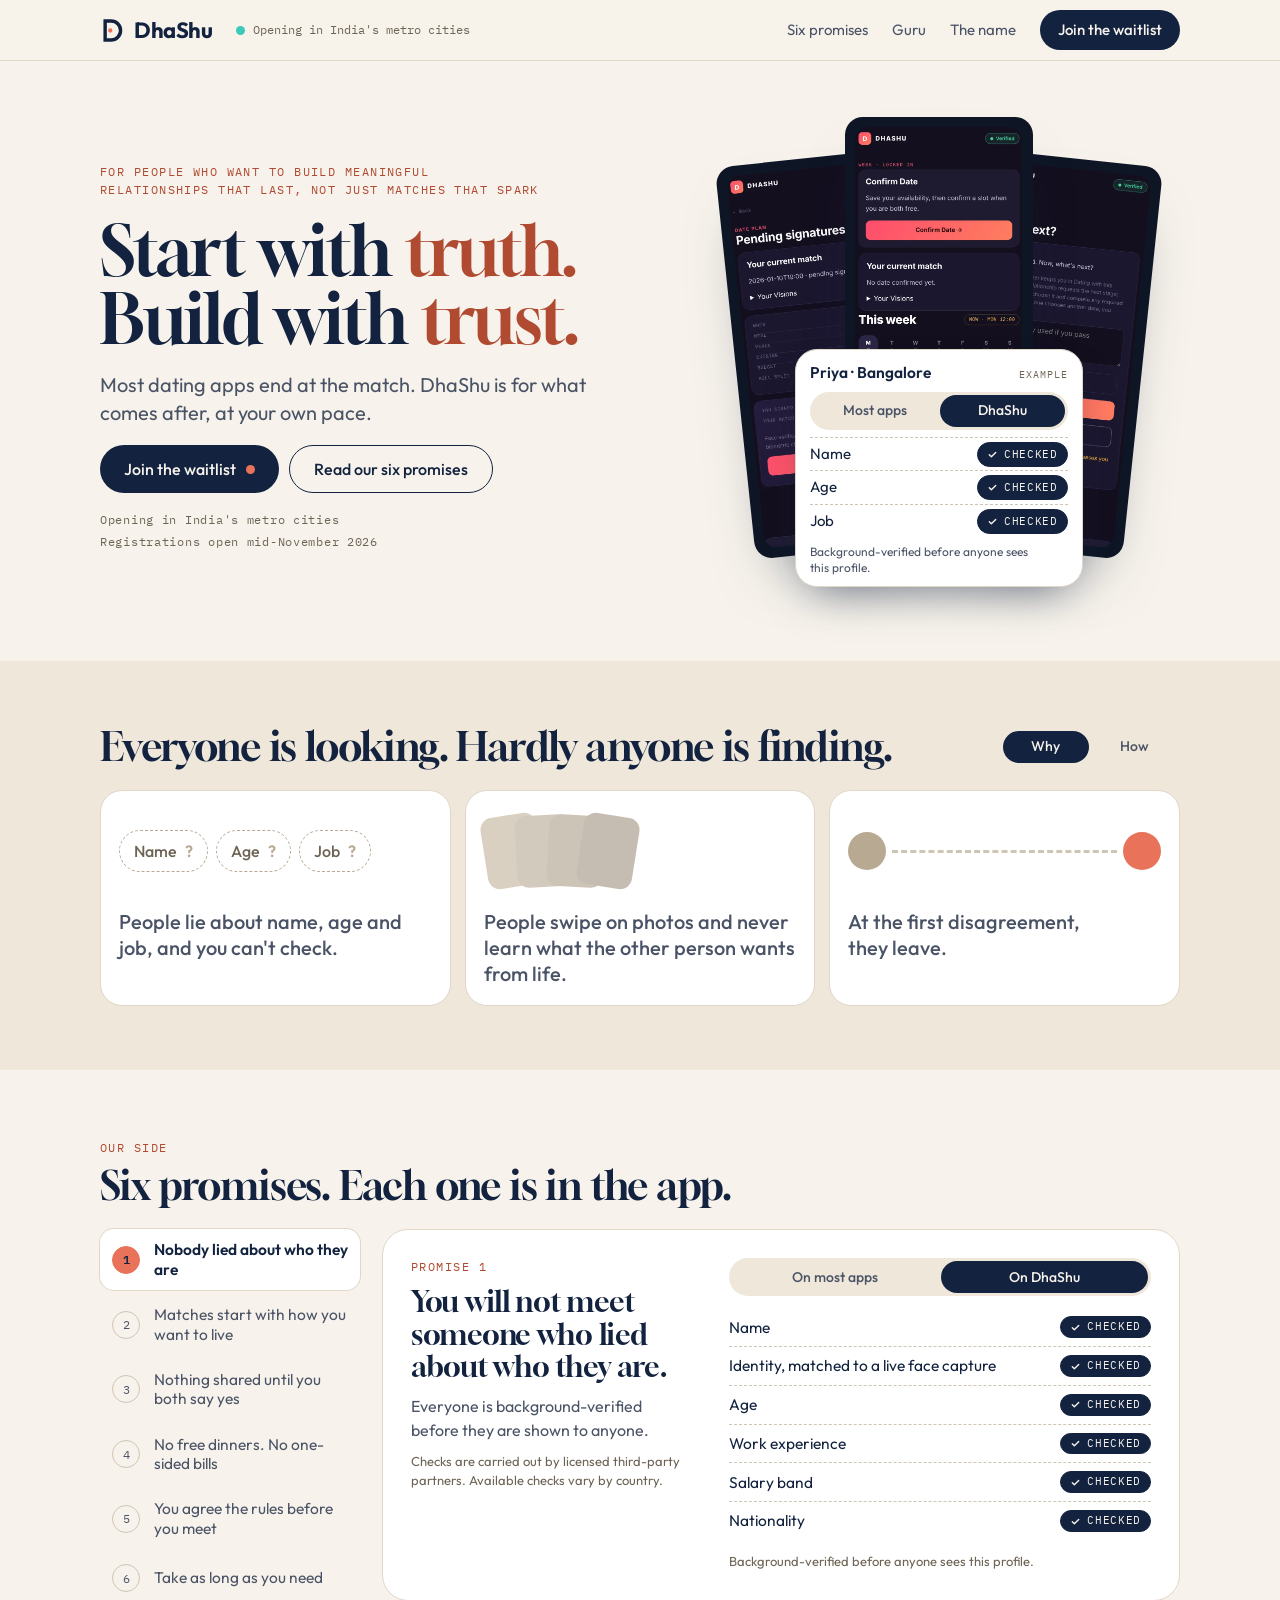
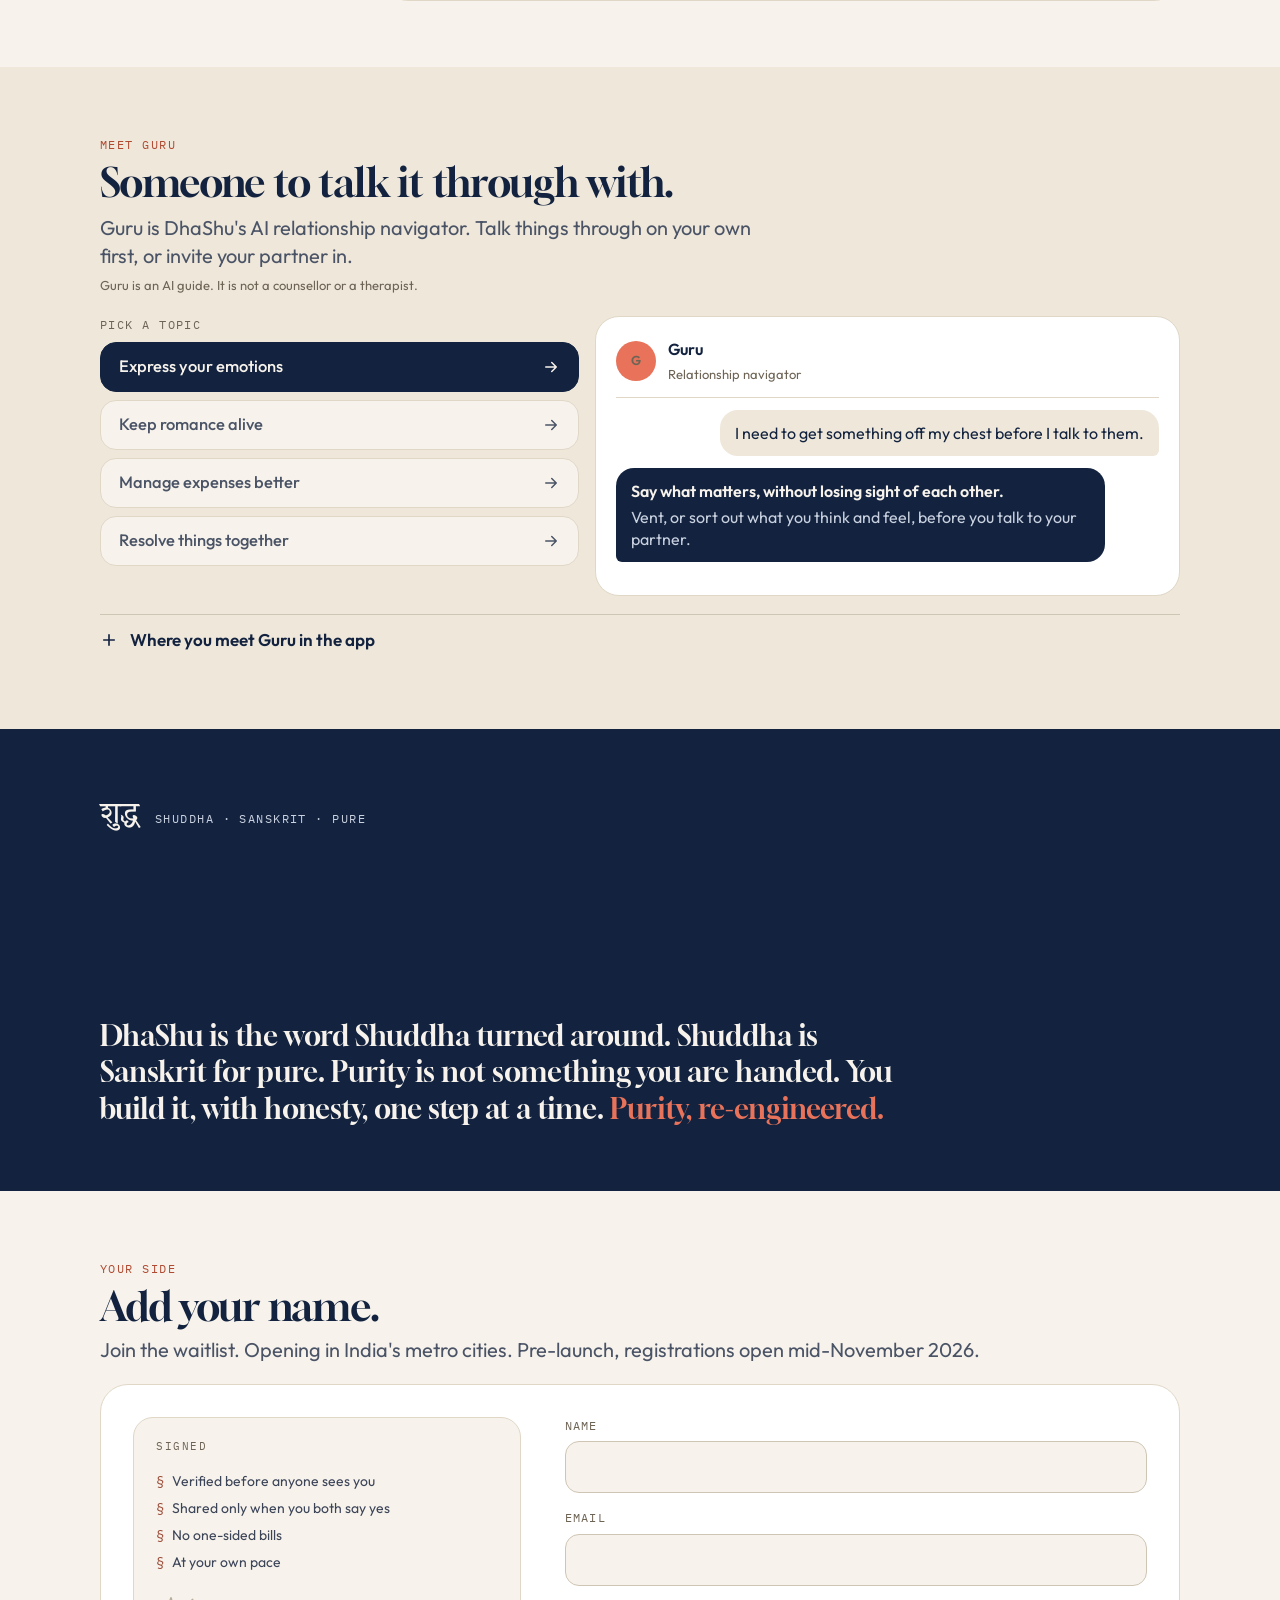
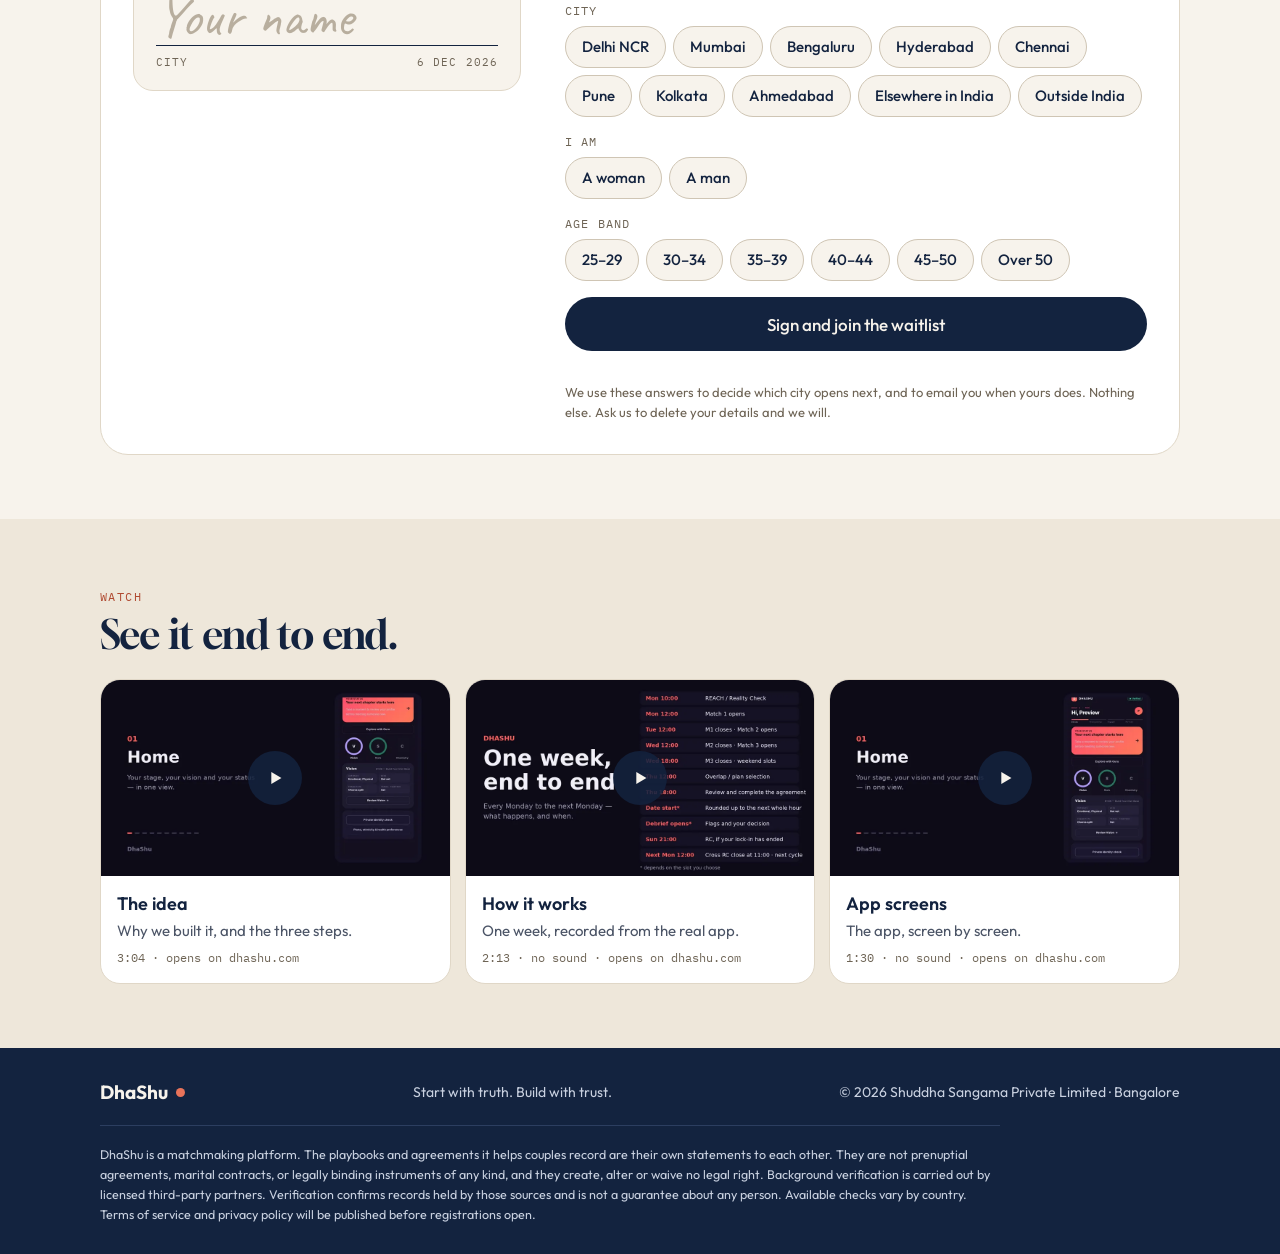
==== commit abc0478e: "Replace homepage with hybrid design; remove /next" ====
--- a/index.html
+++ b/index.html
@@ -1,304 +1,988 @@
-<!DOCTYPE html>
+<!doctype html>
 <html lang="en">
 <head>
-<meta charset="UTF-8">
-<meta name="viewport" content="width=device-width, initial-scale=1.0, viewport-fit=cover">
-<meta name="description" content="DhaShu — built for meaningful relationships that last, not just matches that spark. Verified before you ever meet. Launching in Delhi NCR, Mumbai and Bengaluru.">
-<meta name="theme-color" content="#4E1529">
-<meta property="og:title" content="DhaShu">
-<meta property="og:description" content="Built for meaningful relationships that last — not just matches that spark.">
+<meta charset="utf-8">
+<meta name="viewport" content="width=device-width, initial-scale=1, viewport-fit=cover">
+<title>DhaShu · Start with truth. Build with trust.</title>
+<meta name="description" content="DhaShu is for people who want to build meaningful relationships that last. Everyone is background-verified before they are shown to anyone. Opening in India's metro cities.">
+<link rel="canonical" href="https://dhashu.com/">
 <meta property="og:type" content="website">
 <meta property="og:site_name" content="DhaShu">
+<meta property="og:title" content="DhaShu · Start with truth. Build with trust.">
+<meta property="og:description" content="Verified before anyone sees you. Shared only when you both say yes. At your own pace.">
 <meta property="og:url" content="https://dhashu.com/">
-<meta property="og:image" content="https://dhashu.com/media/promo-poster.jpg">
-<meta property="og:image:width" content="1920">
-<meta property="og:image:height" content="1080">
-<meta property="og:image:alt" content="DhaShu — built for meaningful relationships that last.">
+<meta property="og:image" content="https://dhashu.com/share-card.jpg">
 <meta name="twitter:card" content="summary_large_image">
-<meta name="twitter:title" content="DhaShu">
-<meta name="twitter:description" content="Built for meaningful relationships that last — not just matches that spark.">
-<meta name="twitter:image" content="https://dhashu.com/media/promo-poster.jpg">
-<link rel="canonical" href="https://dhashu.com/">
-<title>DhaShu</title>
+<meta name="theme-color" content="#F7F3EC">
+<link rel="preconnect" href="https://fonts.googleapis.com">
 <link rel="preconnect" href="https://fonts.gstatic.com" crossorigin>
-<link rel="stylesheet" href="https://fonts.googleapis.com/css2?family=Fraunces:opsz,wght@9..144,400;9..144,500;9..144,600&family=Sora:wght@300;400;500;600&family=IBM+Plex+Mono:wght@400;500&display=swap">
-<link rel="stylesheet" href="styles.css?v=6">
+<link rel="stylesheet" href="https://fonts.googleapis.com/css2?family=Gloock&family=Outfit:wght@300;400;500;600;700&family=IBM+Plex+Mono:wght@400;500&family=Caveat:wght@500&family=Tiro+Devanagari+Sanskrit&display=swap">
 <style>
-  html{ -webkit-text-size-adjust:100%; }
-  img{ max-width:100%; }
-  [hidden]{ display:none !important; }
+/* Layout: DhaShu Next's paper layout and type, compacted. Six promises sit in tabs so the page stays short. */
+:root {
+  --paper: #F7F3EC; --paper-2: #EEE7DA; --card: #FFFFFF;
+  --ink: #13233F; --ink-2: #4B5466; --ink-3: #6E6455;
+  --line: #E0D7C7; --line-2: #CFC5B4;
+  --accent: #E8735A; --accent-ink: #B04A31; --on-accent: #13233F;
+  --night: #13233F; --on-night: #F7F3EC; --on-night-2: #C9D1E0; --night-line: #2C3E60;
+  --device: #0E1626; --toggle-off: #CFC5B4; --focus: #2F6FED;
+  --teal: #3CC9B8; --green: #1C7C4C; --tan: #D9D0C2;
+  --f-display: 'Gloock', 'Iowan Old Style', Georgia, serif;
+  --f-body: 'Outfit', system-ui, -apple-system, 'Segoe UI', sans-serif;
+  --f-mono: 'IBM Plex Mono', ui-monospace, 'SFMono-Regular', Consolas, monospace;
+  --f-hand: 'Caveat', 'Segoe Script', cursive;
+  --f-deva: 'Tiro Devanagari Sanskrit', 'Nirmala UI', 'Kohinoor Devanagari', serif;
+  --ease: cubic-bezier(.2,.8,.2,1);
+}
+@media (prefers-color-scheme: dark) {
+  :root:not([data-theme="light"]) {
+    --paper: #0D1626; --paper-2: #111D31; --card: #16233A; --ink: #F3EEE5; --ink-2: #B9C1CF; --ink-3: #9EA6B6;
+    --line: #233250; --line-2: #34456A; --accent: #EE836B; --accent-ink: #F2998A; --on-accent: #13233F;
+    --night: #182A4A; --night-line: #2F4470; --device: #05090F; --toggle-off: #3A4866; --focus: #8FB3FF;
+    --green: #4ADE94; --tan: #34456A; color-scheme: dark;
+  }
+}
+:root[data-theme="dark"] {
+  --paper: #0D1626; --paper-2: #111D31; --card: #16233A; --ink: #F3EEE5; --ink-2: #B9C1CF; --ink-3: #9EA6B6;
+  --line: #233250; --line-2: #34456A; --accent: #EE836B; --accent-ink: #F2998A; --on-accent: #13233F;
+  --night: #182A4A; --night-line: #2F4470; --device: #05090F; --toggle-off: #3A4866; --focus: #8FB3FF;
+  --green: #4ADE94; --tan: #34456A; color-scheme: dark;
+}
+*, *::before, *::after { box-sizing: border-box; }
+html { scroll-behavior: smooth; }
+body { margin: 0; background: var(--paper); color: var(--ink); font-family: var(--f-body); font-size: 16px; line-height: 1.5; -webkit-font-smoothing: antialiased; overflow-x: hidden; }
+body::before { content: ""; position: fixed; inset: 0 0 auto; height: env(safe-area-inset-top, 0px); z-index: 30; background: var(--paper); }
+img { max-width: 100%; display: block; }
+[hidden] { display: none !important; }
+a { color: var(--accent-ink); }
+button, input { font: inherit; color: inherit; }
+button { cursor: pointer; }
+:focus-visible { outline: 3px solid var(--focus); outline-offset: 3px; border-radius: 8px; }
+h1, h2, h3 { margin: 0; font-weight: 400; text-wrap: balance; }
+p { margin: 0; text-wrap: pretty; }
+.skip { position: absolute; left: 12px; top: -60px; z-index: 50; background: var(--ink); color: var(--paper); padding: 10px 16px; border-radius: 10px; text-decoration: none; }
+.skip:focus { top: calc(10px + env(safe-area-inset-top, 0px)); }
+.wrap { max-width: 1120px; margin-inline: auto; padding-left: max(20px, env(safe-area-inset-left, 0px)); padding-right: max(20px, env(safe-area-inset-right, 0px)); }
+.band { padding-block: clamp(36px, 5vw, 64px); }
+.band--tint { background: var(--paper-2); }
+.band--night { background: var(--night); color: var(--on-night); }
+.eyebrow { font-family: var(--f-mono); font-size: 12px; letter-spacing: .12em; text-transform: uppercase; color: var(--accent-ink); }
+.h-xl { font-family: var(--f-display); font-size: clamp(38px, 5.6vw, 68px); line-height: 1; letter-spacing: -.02em; }
+.h-l { font-family: var(--f-display); font-size: clamp(26px, 3.3vw, 40px); line-height: 1.08; letter-spacing: -.015em; }
+.lede { font-size: clamp(17px, 1.8vw, 20px); line-height: 1.4; }
+.muted { color: var(--ink-2); }
+.small { font-size: 13px; color: var(--ink-3); }
+.mark { color: var(--accent-ink); }
+.dot { width: 9px; height: 9px; border-radius: 50%; background: var(--accent); display: inline-block; flex: none; }
+.stack { display: flex; flex-direction: column; }
+.ico { width: 18px; height: 18px; flex: none; }
+
+.btn { display: inline-flex; align-items: center; justify-content: center; gap: 10px; min-height: 48px; padding: 0 24px; border-radius: 999px; border: 0; background: var(--ink); color: var(--paper); font-weight: 500; font-size: 16px; text-decoration: none; transition: transform .15s var(--ease), background .2s; }
+.btn:hover { color: var(--paper); transform: translateY(-1px); }
+.btn:active { transform: scale(.98); }
+.btn--ghost { background: transparent; color: var(--ink); border: 1.5px solid var(--ink); }
+.btn--ghost:hover { color: var(--ink); background: var(--card); }
+
+/* header */
+.top { position: sticky; top: env(safe-area-inset-top, 0px); z-index: 20; background: color-mix(in srgb, var(--paper) 90%, transparent); backdrop-filter: blur(10px); -webkit-backdrop-filter: blur(10px); border-bottom: 1px solid var(--line); }
+.top .wrap { display: flex; align-items: center; justify-content: space-between; gap: 16px; padding-block: 10px; }
+.brand { display: flex; align-items: center; gap: 10px; text-decoration: none; color: var(--ink); font-weight: 700; font-size: 22px; letter-spacing: -.02em; }
+.brand svg { width: 24px; height: 29px; }
+.status { font-family: var(--f-mono); font-size: 12px; color: var(--ink-3); display: flex; align-items: center; gap: 8px; margin-right: auto; margin-left: 8px; }
+.status .dot { background: var(--teal); }
+.top nav { display: flex; align-items: center; gap: 24px; }
+.top nav a.nl { color: var(--ink-2); text-decoration: none; font-size: 15px; }
+.top nav a.nl:hover { color: var(--ink); }
+.top .btn { min-height: 40px; padding: 0 18px; font-size: 15px; }
+@media (max-width: 960px) { .status { display: none; } }
+@media (max-width: 720px) { .top nav a.nl { display: none; } .top .wrap { padding-block: 8px; } }
+
+/* hero */
+.hero { overflow-x: clip; padding-block: clamp(28px, 4.5vw, 56px) clamp(32px, 5vw, 64px); }
+.hero .wrap { display: grid; grid-template-columns: minmax(0, 1.05fr) minmax(0, .95fr); gap: clamp(28px, 5vw, 64px); align-items: center; }
+.hero-copy { gap: 18px; }
+.hero-copy .eyebrow { line-height: 1.5; max-width: 40em; text-wrap: balance; }
+.hero-meta { font-family: var(--f-mono); font-size: 12px; letter-spacing: .06em; color: var(--ink-3); display: flex; flex-wrap: wrap; gap: 4px 18px; }
+.hero-art { position: relative; width: 100%; max-width: 400px; margin-inline: auto; }
+.fan { position: relative; aspect-ratio: 400 / 480; }
+.phone { position: relative; aspect-ratio: 420 / 880; max-width: 100%; border-radius: 9.5% / 4.5%; background: var(--device); padding: 2.6%; box-shadow: 0 34px 60px -28px rgba(19,35,63,.5); }
+.phone img { width: 100%; height: 100%; object-fit: cover; object-position: top; border-radius: 7.6% / 3.6%; }
+.hero-art .phone { position: absolute; width: 47%; top: 0; }
+.hero-art .p-c { left: 26.5%; z-index: 2; }
+.hero-art .p-l { left: 4%; top: 6%; transform: rotate(-6deg); transform-origin: bottom right; }
+.hero-art .p-r { right: 4%; top: 6%; transform: rotate(6deg); transform-origin: bottom left; }
+.record { position: absolute; left: 50%; bottom: 2%; transform: translateX(-50%); width: min(288px, 78%); z-index: 3; background: var(--card); color: var(--ink); border: 1px solid var(--line); border-radius: 22px; padding: 11px 14px 10px; box-shadow: 0 22px 44px -18px rgba(19,35,63,.55); display: flex; flex-direction: column; gap: 7px; }
+.record-head { display: flex; justify-content: space-between; align-items: baseline; gap: 10px; }
+.record-head b { font-size: 15.5px; font-weight: 600; white-space: nowrap; }
+.record-head span { font-family: var(--f-mono); font-size: 10px; letter-spacing: .1em; color: var(--ink-3); }
+.seg { display: flex; background: var(--paper-2); border-radius: 999px; padding: 3px; gap: 3px; }
+.seg button { flex: 1; min-height: 32px; border: 0; border-radius: 999px; background: transparent; color: var(--ink-2); font-size: 14px; font-weight: 500; transition: background .25s, color .25s; }
+.seg button[aria-pressed="true"] { background: var(--ink); color: var(--paper); }
+.rows { list-style: none; margin: 0; padding: 0; }
+.rows li { display: flex; justify-content: space-between; align-items: center; gap: 10px; padding: 4px 0; border-top: 1px dashed var(--line-2); font-size: 15px; }
+.pill { display: inline-flex; align-items: center; gap: 6px; font-family: var(--f-mono); font-size: 11px; letter-spacing: .06em; text-transform: uppercase; padding: 3px 9px; border-radius: 999px; border: 1.5px solid var(--ink); background: var(--ink); color: var(--paper); transition: all .3s var(--ease); white-space: nowrap; }
+.pill svg { width: 11px; height: 11px; }
+.pill em { font-style: normal; }
+[data-mode="else"] .pill { background: transparent; color: var(--ink-3); border-style: dashed; border-color: var(--line-2); }
+[data-mode="else"] .pill svg { display: none; }
+.record-note { font-size: 12px; line-height: 1.35; color: var(--ink-2); min-height: 32px; }
+@media (prefers-reduced-motion: no-preference) {
+  .record .pill { animation: stamp .5s var(--ease) both; }
+  .record li:nth-child(1) .pill { animation-delay: .6s; }
+  .record li:nth-child(2) .pill { animation-delay: .85s; }
+  .record li:nth-child(3) .pill { animation-delay: 1.1s; }
+  @keyframes stamp { from { transform: scale(1.35) rotate(-6deg); opacity: .25; } }
+}
+@media (max-width: 880px) { .hero .wrap { grid-template-columns: minmax(0, 1fr); } .hero-art { max-width: 340px; } }
+
+/* problem: why / how */
+.why-head { display: flex; flex-wrap: wrap; align-items: center; justify-content: space-between; gap: 14px 24px; }
+.why-head .seg { min-width: 180px; }
+.why-grid { margin-top: 22px; display: grid; grid-template-columns: repeat(3, minmax(0, 1fr)); gap: 14px; }
+.pcard { background: var(--card); border: 1px solid var(--line); border-radius: 22px; padding: 18px; display: flex; flex-direction: column; gap: 16px; transition: background .35s; }
+.pcard .vis { height: 84px; display: flex; align-items: center; }
+.pcard p { font-size: clamp(17px, 1.7vw, 20px); line-height: 1.3; font-weight: 500; color: var(--ink-2); transition: color .3s; min-height: 3.9em; }
+[data-mode="how"] .pcard p { color: var(--ink); }
+[data-mode="how"] .pcard { background: var(--paper); }
+.chips { display: flex; flex-wrap: wrap; gap: 8px; }
+.chip { display: inline-flex; align-items: center; gap: 8px; border-radius: 999px; padding: 8px 14px; font-size: 16px; font-weight: 500; border: 1.5px dashed #B8A992; color: var(--ink-3); background: transparent; transition: all .35s; }
+.chip b { font-weight: 600; color: #B8A992; }
+[data-mode="how"] .chip { border-style: solid; border-color: var(--ink); background: var(--ink); color: var(--paper); }
+[data-mode="how"] .chip b { color: var(--accent); }
+.cards { position: relative; width: 100%; height: 84px; }
+.mc { position: absolute; display: flex; align-items: center; justify-content: center; border-radius: 12px; font-size: 14px; font-weight: 500; transition: all .45s var(--ease); color: transparent; }
+.mc svg { display: none; }
+[data-mode="why"] .mc { top: 6px; width: 56px; height: 72px; background: var(--tan); }
+[data-mode="why"] .mc:nth-child(1) { left: 0; transform: rotate(-9deg); }
+[data-mode="why"] .mc:nth-child(2) { left: 32px; transform: rotate(-3deg); filter: brightness(.97); }
+[data-mode="why"] .mc:nth-child(3) { left: 64px; transform: rotate(3deg); filter: brightness(.94); }
+[data-mode="why"] .mc:nth-child(4) { left: 96px; transform: rotate(9deg); filter: brightness(.91); }
+[data-mode="how"] .mc { width: 49%; height: 38px; background: var(--ink); color: var(--paper); }
+[data-mode="how"] .mc:nth-child(1) { left: 0; top: 2px; }
+[data-mode="how"] .mc:nth-child(2) { left: 51%; top: 2px; }
+[data-mode="how"] .mc:nth-child(3) { left: 0; top: 44px; }
+[data-mode="how"] .mc:nth-child(4) { left: 51%; top: 44px; }
+.pair { width: 100%; display: flex; align-items: center; transition: width .5s var(--ease); }
+[data-mode="how"] .pair { width: 62%; }
+.pair i { width: 38px; height: 38px; border-radius: 50%; background: #B8A992; flex: none; transition: background .35s; }
+.pair i:last-child { background: var(--accent); }
+.pair s { flex: 1; height: 0; border-top: 3px dashed var(--line-2); margin: 0 6px; transition: border-color .35s; }
+[data-mode="how"] .pair i:first-child { background: var(--ink); }
+[data-mode="how"] .pair s { border-top-style: solid; border-top-color: var(--ink); }
+@media (max-width: 820px) { .why-grid { grid-template-columns: minmax(0, 1fr); } .pcard { flex-direction: row; align-items: center; } .pcard .vis { width: 46%; flex: none; } .pcard p { min-height: 0; } }
+@media (max-width: 520px) { .pcard { flex-direction: column; align-items: stretch; } .pcard .vis { width: 100%; } }
+
+/* promises */
+.prom { margin-top: 22px; display: grid; grid-template-columns: 260px minmax(0, 1fr); gap: 22px; align-items: start; }
+.ptabs { display: flex; flex-direction: column; gap: 4px; }
+.ptab { text-align: left; display: grid; grid-template-columns: 34px minmax(0, 1fr); gap: 8px; align-items: center; padding: 11px 12px; border: 0; border-radius: 14px; background: transparent; color: var(--ink-2); font-size: 15.5px; line-height: 1.25; transition: background .2s, color .2s; }
+.ptab .n { font-family: var(--f-mono); font-size: 12px; width: 28px; height: 28px; border-radius: 50%; border: 1.5px solid var(--line-2); display: grid; place-items: center; color: var(--ink-2); transition: all .2s; }
+.ptab:hover { background: color-mix(in srgb, var(--card) 70%, transparent); }
+.ptab[aria-selected="true"] { background: var(--card); color: var(--ink); font-weight: 600; box-shadow: 0 0 0 1px var(--line); }
+.ptab[aria-selected="true"] .n { background: var(--accent); border-color: var(--accent); color: var(--on-accent); }
+.pp { background: var(--card); border: 1px solid var(--line); border-radius: 26px; padding: clamp(18px, 2.6vw, 28px); display: grid; grid-template-columns: minmax(0, .8fr) minmax(0, 1.2fr); gap: clamp(18px, 3vw, 36px); align-items: start; min-height: 360px; }
+.pp-copy { display: flex; flex-direction: column; gap: 10px; }
+.pp-copy h3 { font-family: var(--f-display); font-size: clamp(22px, 2.4vw, 29px); line-height: 1.12; letter-spacing: -.01em; }
+.pp-copy p { color: var(--ink-2); font-size: 16px; }
+.pp-copy .fine { font-size: 13px; color: var(--ink-3); }
+.pp-copy .kick { font-family: var(--f-mono); font-size: 12px; letter-spacing: .12em; text-transform: uppercase; color: var(--accent-ink); }
+.pp-proof { display: flex; flex-direction: column; gap: 12px; min-width: 0; }
+.pp[hidden] { display: none; }
+@media (max-width: 1000px) { .pp { grid-template-columns: minmax(0, 1fr); min-height: 0; } }
+@media (max-width: 820px) {
+  .prom { grid-template-columns: minmax(0, 1fr); gap: 14px; }
+  .ptabs { flex-direction: row; overflow-x: auto; gap: 6px; padding-bottom: 4px; scrollbar-width: none; }
+  .ptabs::-webkit-scrollbar { display: none; }
+  .ptab { grid-template-columns: 28px auto; flex: none; border: 1px solid var(--line); background: var(--card); white-space: nowrap; padding: 8px 12px 8px 8px; }
+  .ptab .t { display: none; }
+  .ptab[aria-selected="true"] .t { display: inline; }
+}
+
+/* §1 verify list */
+.vlist { list-style: none; margin: 0; padding: 0; }
+.vlist li { display: flex; align-items: center; justify-content: space-between; gap: 12px; padding: 8px 0; border-top: 1px dashed var(--line-2); font-size: 15.5px; line-height: 1.25; }
+.vlist li:first-child { border-top: 0; }
+.vnote { font-size: 13px; color: var(--ink-3); min-height: 20px; }
+
+/* §2 steps */
+.steps3 { display: flex; flex-direction: column; gap: 12px; }
+.st3 { display: grid; grid-template-columns: 30px minmax(0, 1fr); gap: 12px; padding: 12px 14px; border-radius: 16px; background: var(--paper); }
+.st3 .n { font-family: var(--f-display); font-size: 30px; line-height: 1; color: var(--accent-ink); }
+.st3 b { font-size: 16px; font-weight: 600; display: block; }
+.st3 span.d { color: var(--ink-2); font-size: 14px; }
+.tiles { display: grid; grid-template-columns: repeat(4, minmax(0, 1fr)); gap: 8px; margin-top: 10px; }
+.tile { display: flex; flex-direction: column; align-items: center; gap: 6px; padding: 10px 4px 9px; border-radius: 14px; border: 1.5px solid var(--line-2); background: var(--card); color: var(--ink-2); font-size: 12.5px; font-weight: 500; line-height: 1.15; text-align: center; transition: all .2s; }
+.tile svg { width: 26px; height: 26px; }
+.tile[aria-pressed="true"] { background: var(--ink); border-color: var(--ink); color: var(--paper); }
+.tile[aria-pressed="true"] svg { color: var(--accent); }
+.mini { display: flex; flex-wrap: wrap; gap: 6px; margin-top: 8px; }
+.mini em { font-style: normal; font-size: 12.5px; padding: 2px 10px; border-radius: 999px; border: 1px solid var(--line-2); color: var(--ink-2); }
+
+/* §3 consent */
+.consent-head { display: flex; justify-content: flex-end; gap: 10px; font-family: var(--f-mono); font-size: 11px; letter-spacing: .12em; color: var(--ink-3); padding-right: 14px; }
+.consent-head span { width: 58px; text-align: center; }
+.consent { display: flex; flex-direction: column; gap: 8px; }
+.c-row { display: flex; align-items: center; gap: 10px; padding: 11px 14px; border-radius: 16px; background: var(--paper); transition: background .35s; }
+.c-row .lbl { flex: 1; min-width: 0; display: flex; flex-direction: column; }
+.c-row .lbl b { font-size: 16px; font-weight: 600; }
+.c-row .lbl span { font-size: 11.5px; color: var(--ink-3); font-family: var(--f-mono); letter-spacing: .04em; }
+.c-row.on { background: var(--ink); color: var(--paper); }
+.c-row.on .lbl span { color: var(--accent); }
+.sw { width: 58px; height: 32px; border-radius: 16px; border: 0; background: var(--toggle-off); position: relative; flex: none; transition: background .25s; }
+.sw::after { content: ""; position: absolute; top: 4px; left: 4px; width: 24px; height: 24px; border-radius: 50%; background: #FFFFFF; transition: transform .25s var(--ease); box-shadow: 0 1px 3px rgba(0,0,0,.2); }
+.sw[aria-checked="true"] { background: var(--accent); }
+.sw[aria-checked="true"]::after { transform: translateX(26px); }
+
+/* §4 split */
+.opts { display: flex; flex-wrap: wrap; gap: 8px; }
+.opt { min-height: 42px; padding: 0 18px; border-radius: 999px; border: 1.5px solid var(--ink); background: transparent; font-size: 15px; font-weight: 500; transition: background .2s, color .2s; }
+.opt[aria-pressed="true"] { background: var(--ink); color: var(--paper); }
+.bar { display: flex; gap: 6px; height: 76px; }
+.bar div { border-radius: 16px; display: flex; align-items: flex-end; padding: 10px 14px; font-weight: 600; font-size: 19px; font-variant-numeric: tabular-nums; overflow: hidden; }
+.bar .a { background: var(--ink); color: var(--paper); width: 50%; transition: width .6s var(--ease); }
+.bar .b { background: var(--accent); color: var(--on-accent); flex: 1; }
+.bar-legend { display: flex; justify-content: space-between; font-size: 13px; color: var(--ink-3); }
+
+/* §5 agreement */
+.agree { display: grid; grid-template-columns: minmax(0, 1fr) 150px; gap: 18px; align-items: center; }
+.astep { list-style: none; margin: 0; padding: 0; display: flex; flex-direction: column; gap: 6px; }
+.astep button { width: 100%; text-align: left; display: grid; grid-template-columns: 30px minmax(0, 1fr); gap: 12px; align-items: center; padding: 10px 12px; border-radius: 14px; border: 1.5px solid var(--line-2); background: transparent; color: var(--ink-3); transition: all .25s; }
+.astep .k { width: 30px; height: 30px; border-radius: 50%; border: 1.5px solid var(--line-2); display: grid; place-items: center; font-family: var(--f-mono); font-size: 12px; transition: all .25s; }
+.astep b { display: block; font-size: 16px; font-weight: 600; }
+.astep span.d { font-size: 13px; }
+.astep button.past { color: var(--ink-2); }
+.astep button.past .k { background: var(--ink); border-color: var(--ink); color: var(--paper); }
+.astep button[aria-current="step"] { background: var(--ink); border-color: var(--ink); color: var(--paper); }
+.astep button[aria-current="step"] .k { background: var(--accent); border-color: var(--accent); color: var(--on-accent); }
+.agree .phone { width: 150px; border-radius: 26px; padding: 5px; }
+.screens { position: absolute; inset: 5px; border-radius: 21px; overflow: hidden; background: var(--device); }
+.screens > * { position: absolute; inset: 0; width: 100%; height: 100%; opacity: 0; transform: translateX(10%); transition: opacity .4s ease, transform .5s var(--ease); object-fit: cover; object-position: top; }
+.screens > .on { opacity: 1; transform: none; }
+.ph { display: flex; flex-direction: column; align-items: center; justify-content: center; gap: 6px; padding: 14px; text-align: center; color: var(--on-night-2); font-size: 12px; line-height: 1.3; border: 1.5px dashed var(--night-line); border-radius: 21px; background: var(--device); }
+.ph b { color: var(--on-night); font-size: 14px; font-weight: 600; }
+@media (max-width: 520px) { .agree { grid-template-columns: minmax(0, 1fr); justify-items: start; } }
+
+/* §6 stages */
+.tl { display: flex; align-items: flex-start; margin-top: 18px; }
+.st { flex: none; width: auto; min-width: 64px; display: flex; flex-direction: column; align-items: center; gap: 8px; text-align: center; background: none; border: 0; padding: 0; color: var(--ink-2); }
+.nd { width: 28px; height: 28px; border-radius: 50%; border: 3px solid var(--line-2); background: var(--card); transition: all .35s; }
+.st .nm { font-size: 14px; font-weight: 600; color: var(--ink-3); transition: color .3s; }
+.st.past .nd { background: var(--ink); border-color: var(--ink); }
+.st.past .nm { color: var(--ink-2); }
+.st.on .nd { background: var(--accent); border-color: var(--accent); box-shadow: 0 0 0 5px color-mix(in srgb, var(--accent) 25%, transparent); }
+.st.on .nm { color: var(--ink); }
+.gp { flex: 1; position: relative; height: 28px; display: flex; align-items: center; min-width: 28px; }
+.gp::before, .gp::after { content: ""; position: absolute; left: 0; right: 0; top: 50%; height: 3px; margin-top: -1.5px; background: var(--line-2); }
+.gp::after { background: var(--ink); transform: scaleX(0); transform-origin: left; transition: transform .8s var(--ease); }
+.gp.fill::after { transform: scaleX(1); }
+.gp b { position: absolute; left: 0; right: 0; top: -20px; text-align: center; font-family: var(--f-mono); font-size: 12px; font-weight: 500; letter-spacing: .04em; color: var(--ink-3); white-space: nowrap; }
+.gp.cur b { color: var(--accent-ink); }
+.tl-note { margin-top: 14px; font-size: 14px; color: var(--ink-3); }
+@media (max-width: 560px) {
+  .tl { flex-direction: column; align-items: flex-start; margin-top: 8px; }
+  .st { width: auto; flex-direction: row; gap: 14px; }
+  .gp { flex: none; width: 28px; height: 54px; min-width: 0; justify-content: center; }
+  .gp::before, .gp::after { left: 50%; right: auto; top: 0; bottom: 0; width: 3px; height: auto; margin: 0 0 0 -1.5px; }
+  .gp::after { transform: scaleY(0); transform-origin: top; }
+  .gp.fill::after { transform: scaleY(1); }
+  .gp b { left: 40px; right: auto; top: 18px; text-align: left; }
+}
+
+/* guru */
+.guru { margin-top: 20px; display: grid; grid-template-columns: minmax(0, .9fr) minmax(0, 1.1fr); gap: 16px; }
+.asks { display: flex; flex-direction: column; gap: 8px; }
+.asks button { text-align: left; min-height: 50px; padding: 0 18px; border-radius: 16px; border: 1px solid var(--line); background: var(--paper); color: var(--ink-2); font-size: 16.5px; font-weight: 500; display: flex; align-items: center; justify-content: space-between; gap: 10px; transition: all .2s; }
+.asks button[aria-pressed="true"] { color: var(--paper); border-color: var(--ink); background: var(--ink); }
+.chat { background: var(--card); border: 1px solid var(--line); border-radius: 24px; padding: 20px; display: flex; flex-direction: column; gap: 12px; min-height: 280px; }
+.chat-head { display: flex; align-items: center; gap: 12px; padding-bottom: 12px; border-bottom: 1px solid var(--line); }
+.g-av { width: 40px; height: 40px; border-radius: 50%; background: var(--accent); color: var(--on-accent); display: grid; place-items: center; font-weight: 600; font-size: 17px; }
+.chat-head b { display: block; font-weight: 600; }
+.chat-head span { font-size: 13px; color: var(--ink-3); }
+.chat .fade { display: flex; flex-direction: column; gap: 12px; transition: opacity .2s; }
+.bubble { max-width: 90%; padding: 12px 15px; border-radius: 18px; font-size: 16px; line-height: 1.4; }
+.bubble.me { align-self: flex-end; background: var(--paper-2); border-bottom-right-radius: 6px; }
+.bubble.g { align-self: flex-start; background: var(--ink); color: var(--paper); border-bottom-left-radius: 6px; }
+.bubble.g b { display: block; font-weight: 600; margin-bottom: 3px; }
+.bubble.g span { color: var(--on-night-2); }
+:root[data-theme="dark"] .bubble.g span { color: #B9C1CF; }
+.where { margin-top: 18px; border-top: 1px solid var(--line-2); }
+.where summary { cursor: pointer; min-height: 50px; display: flex; align-items: center; gap: 12px; font-size: 17px; font-weight: 600; list-style: none; }
+.where summary::-webkit-details-marker { display: none; }
+.where summary svg { transition: transform .25s; }
+.where[open] summary svg { transform: rotate(45deg); }
+.where ul { list-style: none; margin: 0; padding: 0; display: grid; grid-template-columns: repeat(auto-fit, minmax(min(100%, 300px), 1fr)); column-gap: 40px; }
+.where li { display: flex; flex-direction: column; gap: 2px; padding: 10px 0; border-top: 1px solid var(--line); }
+.where li span { font-family: var(--f-mono); font-size: 11px; letter-spacing: .08em; text-transform: uppercase; color: var(--ink-3); }
+.where li b { font-size: 16px; font-weight: 600; }
+@media (max-width: 820px) { .guru { grid-template-columns: minmax(0, 1fr); } }
+
+/* name */
+.name { gap: clamp(16px, 2.4vw, 26px); }
+.name-top { display: flex; align-items: baseline; gap: 16px; flex-wrap: wrap; font-family: var(--f-mono); font-size: 12px; letter-spacing: .12em; color: var(--on-night-2); }
+.name-top .deva { font-family: var(--f-deva); font-size: 30px; letter-spacing: 0; color: var(--on-night); }
+.word { display: flex; align-items: baseline; gap: 0; font-family: var(--f-body); font-size: clamp(56px, 10.5vw, 128px); font-weight: 600; letter-spacing: -.045em; line-height: 1; background: none; border: 0; padding: 0; color: var(--on-night); text-align: left; cursor: default; }
+.word span { display: inline-block; transition: color .5s, transform .5s var(--ease), opacity .25s; }
+.word .w1 { color: var(--accent); }
+.word.flip .w1 { color: var(--on-night); }
+.word.flip .w2 { color: var(--accent); }
+.word.swapping span { opacity: 0; transform: translateY(10px); }
+.name blockquote { margin: 0; font-family: var(--f-display); font-size: clamp(20px, 2.4vw, 28px); line-height: 1.3; max-width: 800px; color: var(--on-night); }
+.name blockquote em { font-style: normal; color: var(--accent); }
+
+/* sign */
+.sign-card { margin-top: 20px; background: var(--card); border: 1px solid var(--line); border-radius: 28px; padding: clamp(18px, 3vw, 32px); display: grid; grid-template-columns: minmax(0, .8fr) minmax(0, 1.2fr); gap: clamp(22px, 4vw, 44px); }
+.sig-pad { align-self: start; background: #F7F3EC; color: #13233F; border-radius: 20px; padding: 20px 22px; display: flex; flex-direction: column; justify-content: space-between; gap: 16px; min-height: 240px; border: 1px solid #E0D7C7; }
+.sig-pad .lab { font-family: var(--f-mono); font-size: 11px; letter-spacing: .14em; text-transform: uppercase; color: #6E6455; }
+.sig-pad ul { list-style: none; margin: 0; padding: 0; display: flex; flex-direction: column; gap: 6px; font-size: 14px; color: #3C4458; }
+.sig-pad ul li { display: flex; gap: 8px; }
+.sig-pad ul li::before { content: "§"; font-family: var(--f-mono); color: #9A4A36; }
+.sig-pad .ink { font-family: var(--f-hand); font-size: clamp(40px, 5.4vw, 56px); line-height: 1; min-height: 56px; color: #13233F; overflow-wrap: anywhere; }
+.sig-pad .ink.empty { color: #B8AE9E; }
+.sig-pad .line { border-top: 1.5px solid #13233F; padding-top: 8px; display: flex; justify-content: space-between; font-family: var(--f-mono); font-size: 11px; letter-spacing: .1em; color: #6E6455; text-transform: uppercase; gap: 10px; flex-wrap: wrap; }
+form { display: flex; flex-direction: column; gap: 16px; }
+.field { display: flex; flex-direction: column; gap: 7px; min-width: 0; }
+.field > label, .field legend { font-family: var(--f-mono); font-size: 11.5px; letter-spacing: .1em; text-transform: uppercase; color: var(--ink-3); padding: 0; }
+.field input[type="text"], .field input[type="email"] { height: 52px; border-radius: 14px; border: 1.5px solid var(--line-2); background: var(--paper); padding: 0 16px; font-size: 17px; color: var(--ink); }
+.field input:focus { border-color: var(--ink); outline: none; box-shadow: 0 0 0 3px color-mix(in srgb, var(--focus) 45%, transparent); }
+.field input[aria-invalid="true"] { border-color: var(--accent-ink); }
+fieldset.field { border: 0; margin: 0; padding: 0; min-width: 0; }
+fieldset.field legend { margin-bottom: 7px; }
+.choices { display: flex; flex-wrap: wrap; gap: 7px; }
+.choice { position: relative; }
+.choice input { position: absolute; opacity: 0; inset: 0; width: 100%; height: 100%; margin: 0; cursor: pointer; }
+.choice span { display: flex; align-items: center; min-height: 42px; padding: 0 16px; border-radius: 999px; border: 1.5px solid var(--line-2); background: var(--paper); font-size: 15px; font-weight: 500; white-space: nowrap; transition: background .2s, color .2s, border-color .2s; }
+.choice input:hover + span { border-color: var(--ink); }
+.choice input:checked + span { background: var(--ink); color: var(--paper); border-color: var(--ink); }
+.choice input:focus-visible + span { outline: 3px solid var(--focus); outline-offset: 2px; }
+.err { font-size: 14px; color: var(--accent-ink); }
+.form-note { font-size: 13px; color: var(--ink-3); }
+.done { display: flex; flex-direction: column; gap: 10px; align-items: flex-start; }
+.done b { font-family: var(--f-display); font-size: 28px; font-weight: 400; letter-spacing: -.01em; }
+.preview-tag { font-family: var(--f-mono); font-size: 11px; letter-spacing: .1em; text-transform: uppercase; color: var(--ink-3); border: 1px dashed var(--line-2); border-radius: 6px; padding: 4px 8px; }
+@media (max-width: 860px) { .sign-card { grid-template-columns: minmax(0, 1fr); } .sig-pad { min-height: 200px; } }
+
+/* films */
+.films { margin-top: 22px; display: grid; grid-template-columns: repeat(3, minmax(0, 1fr)); gap: 14px; }
+.film { background: var(--card); border: 1px solid var(--line); border-radius: 20px; overflow: hidden; text-decoration: none; color: var(--ink); display: flex; flex-direction: column; transition: border-color .2s, transform .2s var(--ease); }
+.film:hover { color: var(--ink); border-color: var(--accent); transform: translateY(-2px); }
+.film .pic { position: relative; aspect-ratio: 16 / 9; background: #05080F; }
+.film .pic img { width: 100%; height: 100%; object-fit: cover; }
+.film .play { position: absolute; inset: 0; margin: auto; width: 54px; height: 54px; border-radius: 50%; background: rgba(19,35,63,.85); display: grid; place-items: center; }
+.film .meta { padding: 14px 16px 16px; display: flex; flex-direction: column; gap: 3px; }
+.film .meta b { font-size: 18px; font-weight: 600; }
+.film .meta span { color: var(--ink-2); font-size: 15px; }
+.film .meta small { font-family: var(--f-mono); font-size: 12px; color: var(--ink-3); margin-top: 4px; }
+@media (max-width: 860px) { .films { grid-template-columns: minmax(0, 1fr); } }
+
+footer { background: var(--night); color: var(--on-night-2); padding-block: 30px; }
+footer .row { display: flex; flex-wrap: wrap; justify-content: space-between; align-items: center; gap: 12px 24px; font-size: 14px; }
+footer .fb { font-size: 19px; font-weight: 700; color: var(--on-night); display: flex; align-items: center; gap: 8px; }
+footer .legal { margin-top: 18px; padding-top: 18px; border-top: 1px solid var(--night-line); font-size: 12.5px; line-height: 1.6; max-width: 900px; }
+
+@media (prefers-reduced-motion: reduce) {
+  *, *::before, *::after { transition-duration: 0s !important; animation: none !important; scroll-behavior: auto !important; }
+}
 </style>
+
 </head>
 <body>
-<!-- ═══ icon sprite ═══════════════════════════════════════════════════
-     Line icons drawn to match the DhaShu one-pager. Referenced from
-     content.js by name, e.g. icon: 'target'. Add a new one by adding a
-     <symbol id="icon-yourname"> here and naming it in content.js.
-     ═══════════════════════════════════════════════════════════════════ -->
-<svg class="sprite" aria-hidden="true" focusable="false" xmlns="http://www.w3.org/2000/svg">
-  <defs>
-    <g id="g-stroke" fill="none" stroke="currentColor" stroke-width="1.5" stroke-linecap="round" stroke-linejoin="round"></g>
-  </defs>
-
-  <symbol id="icon-target" viewBox="0 0 24 24">
-    <circle cx="12" cy="12" r="9"/><circle cx="12" cy="12" r="4.4"/>
-    <circle cx="12" cy="12" r="1.3" fill="currentColor" stroke="none"/>
-  </symbol>
-
-  <symbol id="icon-shield" viewBox="0 0 24 24">
-    <path d="M12 2.8l7.3 2.9v5.6c0 4.4-3 7.9-7.3 8.9-4.3-1-7.3-4.5-7.3-8.9V5.7z"/>
-    <path d="M8.8 12.1l2.3 2.3 4.3-4.8"/>
-  </symbol>
-
-  <symbol id="icon-calendar" viewBox="0 0 24 24">
-    <rect x="3.3" y="5.4" width="17.4" height="15.3" rx="2.2"/>
-    <path d="M3.3 10.2h17.4M8.2 3.2v4.3M15.8 3.2v4.3"/>
-    <path d="M7.4 14h3M7.4 17.4h7.4"/>
-  </symbol>
-
-  <symbol id="icon-exchange" viewBox="0 0 24 24">
-    <path d="M3.4 8.8h13.2M13.2 5.4l3.4 3.4-3.4 3.4"/>
-    <path d="M20.6 15.2H7.4M10.8 18.6l-3.4-3.4 3.4-3.4"/>
-  </symbol>
-
-  <symbol id="icon-document" viewBox="0 0 24 24">
-    <path d="M6.6 3.3h7.3l4.5 4.6V20a1.6 1.6 0 0 1-1.6 1.6H6.6A1.6 1.6 0 0 1 5 20V4.9a1.6 1.6 0 0 1 1.6-1.6z"/>
-    <path d="M13.8 3.3v4.7h4.6"/>
-    <path d="M8.6 14.7l2 2 4.2-4.4"/>
-  </symbol>
-
-  <symbol id="icon-sprout" viewBox="0 0 24 24">
-    <path d="M12 21v-7.4"/>
-    <path d="M12 13.6c0-3.4-2.8-6.2-6.2-6.2 0 3.4 2.8 6.2 6.2 6.2z"/>
-    <path d="M12 13.6c0-4 3.3-7.3 7.3-7.3 0 4-3.3 7.3-7.3 7.3z"/>
-  </symbol>
-
-  <symbol id="icon-lock" viewBox="0 0 24 24">
-    <rect x="4.6" y="10.3" width="14.8" height="10.4" rx="2.2"/>
-    <path d="M8.2 10.3V7.4a3.8 3.8 0 0 1 7.6 0v2.9"/>
-    <circle cx="12" cy="15.3" r="1.35" fill="currentColor" stroke="none"/>
-  </symbol>
-
-  <symbol id="icon-heart" viewBox="0 0 24 24">
-    <path d="M12 20.6l-1.4-1.3C5.9 15 2.6 12 2.6 8.4 2.6 5.5 4.9 3.2 7.8 3.2c1.6 0 3.2.8 4.2 2.1 1-1.3 2.6-2.1 4.2-2.1 2.9 0 5.2 2.3 5.2 5.2 0 3.6-3.3 6.6-8 10.9z"/>
-  </symbol>
-
-  <symbol id="icon-question" viewBox="0 0 24 24">
-    <path d="M21 11.8c0 4.1-4 7.5-8.9 7.5-1 0-2.1-.15-3-.44L3.6 20.6l1.5-3.8C3.8 15.4 3.1 13.7 3.1 11.8c0-4.1 4-7.5 8.9-7.5s9 3.4 9 7.5z"/>
-    <path d="M9.8 9.6a2.3 2.3 0 1 1 2.9 2.2c-.55.2-.9.7-.9 1.3v.4"/>
-    <circle cx="11.8" cy="15.6" r=".95" fill="currentColor" stroke="none"/>
-  </symbol>
-
-  <symbol id="icon-clock" viewBox="0 0 24 24">
-    <circle cx="12" cy="12" r="8.8"/><path d="M12 6.6v5.7l3.6 2.1"/>
-  </symbol>
-
-  <symbol id="icon-trend" viewBox="0 0 24 24">
-    <path d="M3.2 17.4L9 11.3l3.6 3.6 8.2-8.5"/>
-    <path d="M15.6 6.4h5.2v5.2"/>
-  </symbol>
-
-  <symbol id="icon-check" viewBox="0 0 24 24">
-    <circle cx="12" cy="12" r="8.8"/><path d="M8.1 12.2l2.7 2.7 5-5.4"/>
-  </symbol>
-
-  <symbol id="icon-speech" viewBox="0 0 24 24">
-    <path d="M2.8 9.1c0-2.6 2.7-4.8 6.1-4.8s6.1 2.2 6.1 4.8-2.7 4.8-6.1 4.8c-.75 0-1.5-.1-2.15-.3L3.3 15.3l1-2.5C3.3 11.8 2.8 10.5 2.8 9.1z"/>
-    <path d="M16.6 10.1c2.7.55 4.6 2.4 4.6 4.6 0 1.25-.6 2.4-1.6 3.25l1 2.4-3.3-1.3c-.65.18-1.35.28-2.1.28-2.45 0-4.6-1.1-5.6-2.75"/>
-  </symbol>
-
-  <symbol id="icon-hearts" viewBox="0 0 24 24">
-    <path d="M9.1 19.2l-1-1C4.2 14.6 2 12.5 2 9.9 2 7.75 3.75 6 5.9 6c1.25 0 2.4.6 3.2 1.5C9.9 6.6 11.05 6 12.3 6c2.15 0 3.9 1.75 3.9 3.9 0 2.6-2.2 4.7-6.1 8.3z"/>
-    <path d="M16.6 14.5c3.2-3 5.4-5.1 5.4-7.7 0-2.15-1.75-3.9-3.9-3.9-1.25 0-2.4.6-3.2 1.5"/>
-  </symbol>
-
-  <symbol id="icon-wallet" viewBox="0 0 24 24">
-    <path d="M9.4 2.9h5.2l-1.5 3.1h-2.2z"/>
-    <path d="M13.2 6c3.5 1.25 5.9 4.4 5.9 8 0 3.6-2.8 6.9-7.1 6.9S4.9 17.6 4.9 14c0-3.6 2.4-6.75 5.9-8"/>
-    <path d="M12 10.1v7.6M13.9 11.7h-2.65a1.4 1.4 0 0 0 0 2.8h1.5a1.4 1.4 0 0 1 0 2.8H9.9"/>
-  </symbol>
-
-  <symbol id="icon-handshake" viewBox="0 0 24 24">
-    <path d="M2.6 10.4l3.2-3.2h3.6l2.6 2.6"/>
-    <path d="M21.4 10.4l-3.2-3.2h-3.6L12 9.8"/>
-    <path d="M12 9.8l-2.5 2.5a1.7 1.7 0 0 0 2.4 2.4l.6-.6 1.7 1.7a1.6 1.6 0 0 0 2.25-2.25l-1.7-1.7"/>
-    <path d="M2.6 10.4l2.7 2.7M21.4 10.4l-2.7 2.7"/>
-  </symbol>
-
-  <!-- stage icons: dating, relationship, engaged, married -->
-  <symbol id="icon-ring" viewBox="0 0 24 24">
-    <circle cx="12" cy="15.1" r="5.9"/>
-    <path d="M9.2 10.1l1.1-2.6h3.4l1.1 2.6"/>
-    <path d="M12 2.6l2.1 2.4-2.1 2.5-2.1-2.5z"/>
-  </symbol>
-
-  <symbol id="icon-wedding" viewBox="0 0 24 24">
-    <path d="M3 11.2L12 4l9 7.2"/>
-    <path d="M5.3 10v10.4h13.4V10"/>
-    <path d="M8.5 13.4c0-1.05.9-1.9 1.95-1.9.6 0 1.15.27 1.55.7.4-.43.95-.7 1.55-.7 1.05 0 1.95.85 1.95 1.9 0 1.45-1.4 2.65-3.5 4.5-2.1-1.85-3.5-3.05-3.5-4.5z"/>
-  </symbol>
-
-  <symbol id="icon-play" viewBox="0 0 24 24">
-    <path d="M9.4 7.6l7.2 4.4-7.2 4.4z" fill="currentColor" stroke="none"/>
-  </symbol>
-
-  <symbol id="icon-compass" viewBox="0 0 24 24">
-    <circle cx="12" cy="12" r="9.2"/>
-    <path d="M15.9 8.1l-2.2 5.6-5.6 2.2 2.2-5.6z"/>
-    <circle cx="12" cy="12" r="1.05" fill="currentColor" stroke="none"/>
-  </symbol>
-</svg>
-
-<!-- ═══ sticky navigation ══════════════════════════════════════════════ -->
-<nav class="nav" id="nav">
-  <div class="inner nav-inner">
-    <a class="nav-mark" href="#top">DhaShu</a>
-    <div class="nav-links" id="nav-links"></div>
-    <a class="nav-cta" href="#join" id="nav-cta"></a>
+<a class="skip" href="#main">Skip to content</a>
+
+<header class="top">
+  <div class="wrap">
+    <a class="brand" href="#top" aria-label="DhaShu, back to top">
+      <svg viewBox="22 22 56 56" aria-hidden="true"><path d="M34 28h14a22 22 0 0 1 0 44H34z" fill="none" stroke="currentColor" stroke-width="8"/><circle cx="46" cy="50" r="5" fill="var(--accent)"/></svg>
+      DhaShu
+    </a>
+    <span class="status"><span class="dot" aria-hidden="true"></span>Opening in India's metro cities</span>
+    <nav aria-label="Main">
+      <a class="nl" href="#promises">Six promises</a>
+      <a class="nl" href="#guru">Guru</a>
+      <a class="nl" href="#name">The name</a>
+      <a class="btn" href="#sign">Join the waitlist</a>
+    </nav>
   </div>
-</nav>
-
-<!-- ═══ hero ═══════════════════════════════════════════════════════════ -->
-<div class="band hero" id="top">
-  <div class="inner hero-row">
-    <div class="hero-left">
-      <p class="eyebrow" id="hero-operator"></p>
-      <h1 class="wordmark" id="hero-wordmark"></h1>
-      <p class="tagline" id="hero-tagline"></p>
-      <div class="hero-meta" id="hero-meta"></div>
-      <a class="cta" href="#join" id="hero-cta"></a>
+</header>
+
+<main id="main">
+
+<!-- HERO -->
+<section class="hero" id="top" aria-labelledby="h-hero">
+  <div class="wrap">
+    <div class="stack hero-copy">
+      <span class="eyebrow">For people who want to build meaningful relationships that last, not just matches that spark</span>
+      <h1 class="h-xl" id="h-hero">Start with <span class="mark">truth.</span><br>Build with <span class="mark">trust.</span></h1>
+      <p class="lede muted">Most dating apps end at the match. DhaShu is for what comes after, at your own pace.</p>
+      <div style="display:flex;flex-wrap:wrap;gap:10px;align-items:center">
+        <a class="btn" href="#sign">Join the waitlist <span class="dot" aria-hidden="true"></span></a>
+        <a class="btn btn--ghost" href="#promises" data-open="0">Read our six promises</a>
+      </div>
+      <div class="hero-meta"><span>Opening in India's metro cities</span><span>Registrations open mid-November 2026</span></div>
     </div>
-    <div class="seal-wrap">
-      <img class="hero-logo" src="media/dhashu-logo-blue.png" width="694" height="327" alt="DhaShu — Start with Truth, Build with Trust">
+
+    <div class="hero-art">
+      <div class="fan">
+      <div class="phone p-l"><img src="img/date_plan.webp" alt="The date plan screen in the DhaShu app" width="660" height="1383"></div>
+      <div class="phone p-r"><img src="img/next_step.webp" alt="The next step screen in the DhaShu app" width="660" height="1383"></div>
+      <div class="phone p-c"><img src="img/locked_in.webp" alt="Two people locked in on the DhaShu app" width="660" height="1383"></div>
+      </div>
+      <div class="record" id="record" data-mode="dhashu">
+        <div class="record-head"><b>Priya · Bangalore</b><span>EXAMPLE</span></div>
+        <div class="seg" role="group" aria-label="Compare how a profile is checked">
+          <button type="button" data-mode="else" aria-pressed="false">Most apps</button>
+          <button type="button" data-mode="dhashu" aria-pressed="true">DhaShu</button>
+        </div>
+        <ul class="rows" id="recRows"></ul>
+        <p class="record-note" id="recNote" aria-live="polite"></p>
+      </div>
     </div>
   </div>
-</div>
-
-<!-- ═══ the two films ══════════════════════════════════════════════════ -->
-<div class="band tint" id="watch">
-  <section class="inner">
-    <div class="sec-head" id="watch-head"></div>
-    <div class="films" id="watch-films"></div>
-  </section>
-</div>
-
-<!-- ═══ the arc ════════════════════════════════════════════════════════ -->
-<div class="band" id="arc">
-  <section class="inner">
-    <div class="sec-head" id="arc-head"></div>
-    <div class="arc" id="arc-grid"></div>
-    <p class="note" id="arc-note"></p>
-  </section>
-</div>
-
-<!-- ═══ the 169-day plan ═══════════════════════════════════════════════ -->
-<div class="band tint" id="plan">
-  <section class="inner">
-    <div class="sec-head" id="plan-head"></div>
-    <div class="track">
-      <div class="track-labels" id="track-labels"></div>
-      <div class="track-bar" id="track-bar"></div>
-      <div class="track-ticks" id="track-ticks"></div>
-      <div class="track-finish" id="track-finish"></div>
+</section>
+
+<!-- WHY / HOW -->
+<section class="band band--tint" id="why" data-mode="why" aria-labelledby="h-why">
+  <div class="wrap">
+    <div class="why-head">
+      <h2 class="h-l" id="h-why">Everyone is looking. Hardly anyone is finding.</h2>
+      <div class="seg" role="group" aria-label="Show the problem or how DhaShu fixes it" id="whySeg">
+        <button type="button" data-mode="why" aria-pressed="true">Why</button>
+        <button type="button" data-mode="how" aria-pressed="false">How</button>
+      </div>
     </div>
-    <div class="plan-quote" id="plan-quote"></div>
-    <p class="plan-foot" id="plan-foot"></p>
-  </section>
-</div>
-
-<!-- ═══ how a week works ═══════════════════════════════════════════════ -->
-<div class="band" id="week">
-  <section class="inner">
-    <div class="sec-head" id="week-head"></div>
-    <div class="week" id="week-rows"></div>
-  </section>
-</div>
-
-<!-- ═══ Guru ═══════════════════════════════════════════════════════════ -->
-<div class="band guru-band" id="guru">
-  <section class="inner">
-    <div class="guru-head">
-      <span class="guru-mark" id="guru-mark"></span>
-      <p class="eyebrow" id="guru-eyebrow"></p>
-      <h2 id="guru-heading"></h2>
-      <p class="guru-lede" id="guru-lede"></p>
+    <div class="why-grid" aria-live="polite">
+      <div class="pcard">
+        <div class="vis"><div class="chips">
+          <span class="chip">Name <b class="q">?</b></span><span class="chip">Age <b class="q">?</b></span><span class="chip">Job <b class="q">?</b></span>
+        </div></div>
+        <p data-why="People lie about name, age and job, and you can't check." data-how="We verify first.">People lie about name, age and job, and you can't check.</p>
+      </div>
+      <div class="pcard">
+        <div class="vis"><div class="cards" aria-hidden="true">
+          <span class="mc">Family</span><span class="mc">Two</span><span class="mc">Travel</span><span class="mc">Custom</span>
+        </div></div>
+        <p data-why="People swipe on photos and never learn what the other person wants from life." data-how="We match on how you want to live.">People swipe on photos and never learn what the other person wants from life.</p>
+      </div>
+      <div class="pcard">
+        <div class="vis"><div class="pair" aria-hidden="true"><i></i><s></s><i></i></div></div>
+        <p data-why="At the first disagreement, they leave." data-how="Then we guide you, step by step, together.">At the first disagreement, they leave.</p>
+      </div>
     </div>
-    <div class="pillars" id="guru-pillars"></div>
-    <p class="note guru-note" id="guru-note"></p>
-  </section>
-</div>
-
-<!-- ═══ verification ═══════════════════════════════════════════════════ -->
-<div class="band" id="verify">
-  <section class="inner">
-    <div class="sec-head" id="verify-head"></div>
-    <div class="verify">
-      <div class="vgrid">
-        <div class="vcol">
-          <h3>Independently verified</h3>
-          <ul class="vlist" id="verify-list"></ul>
+  </div>
+</section>
+
+<!-- SIX PROMISES -->
+<section class="band" id="promises" aria-labelledby="h-prom">
+  <div class="wrap">
+    <span class="eyebrow">Our side</span>
+    <h2 class="h-l" id="h-prom" style="margin-top:6px">Six promises. Each one is in the app.</h2>
+    <div class="prom">
+      <div class="ptabs" role="tablist" aria-orientation="vertical" aria-label="Our six promises" id="ptabs"></div>
+      <div id="ppanels">
+
+        <div class="pp" role="tabpanel" id="pp0" aria-labelledby="pt0">
+          <div class="pp-copy">
+            <span class="kick">Promise 1</span>
+            <h3>You will not meet someone who lied about who they are.</h3>
+            <p>Everyone is background-verified before they are shown to anyone.</p>
+            <p class="fine">Checks are carried out by licensed third-party partners. Available checks vary by country.</p>
+          </div>
+          <div class="pp-proof" id="verify" data-mode="dhashu">
+            <div class="seg" role="group" aria-label="Compare a profile">
+              <button type="button" data-mode="else" aria-pressed="false">On most apps</button>
+              <button type="button" data-mode="dhashu" aria-pressed="true">On DhaShu</button>
+            </div>
+            <ul class="vlist" id="vlist"></ul>
+            <p class="vnote" id="vnote" aria-live="polite"></p>
+          </div>
         </div>
-        <div class="vcol" id="verify-photo"></div>
+
+        <div class="pp" role="tabpanel" id="pp1" aria-labelledby="pt1" hidden>
+          <div class="pp-copy">
+            <span class="kick">Promise 2</span>
+            <h3>Matches start with how you want to live, not with photos.</h3>
+            <p>Three steps, in this order.</p>
+          </div>
+          <div class="pp-proof">
+            <div class="steps3">
+              <div class="st3"><span class="n" aria-hidden="true">1</span><div><b>Vision</b><span class="d">What you want your life to look like. Define your together plan.</span>
+                <div class="tiles" role="group" aria-label="Together plan" id="tiles">
+                  <button type="button" class="tile" aria-pressed="true"><svg viewBox="0 0 24 24" fill="none" stroke="currentColor" stroke-width="1.7" stroke-linecap="round" stroke-linejoin="round" aria-hidden="true"><circle cx="6" cy="6.5" r="2.2"/><path d="M2.5 19v-3.5a3.5 3.5 0 0 1 7 0V19"/><circle cx="18" cy="6.5" r="2.2"/><path d="M14.5 19v-3.5a3.5 3.5 0 0 1 7 0V19"/><circle cx="12" cy="11.5" r="1.7"/><path d="M9.6 19v-2a2.4 2.4 0 0 1 4.8 0v2"/></svg>Family together</button>
+                  <button type="button" class="tile" aria-pressed="false"><svg viewBox="0 0 24 24" fill="none" stroke="currentColor" stroke-width="1.7" stroke-linecap="round" stroke-linejoin="round" aria-hidden="true"><circle cx="9" cy="12" r="5.2"/><circle cx="15" cy="12" r="5.2"/></svg>Two together</button>
+                  <button type="button" class="tile" aria-pressed="false"><svg viewBox="0 0 24 24" fill="none" stroke="currentColor" stroke-width="1.7" stroke-linecap="round" stroke-linejoin="round" aria-hidden="true"><path d="M21 3L3 10.5l6.5 2.5L12 20.5 21 3z"/><path d="M9.5 13L21 3"/></svg>Travel together</button>
+                  <button type="button" class="tile" aria-pressed="false"><svg viewBox="0 0 24 24" fill="none" stroke="currentColor" stroke-width="1.7" stroke-linecap="round" stroke-linejoin="round" aria-hidden="true"><path d="M4 7h9M19 7h1M4 17h1M11 17h9"/><circle cx="16" cy="7" r="2.3"/><circle cx="8" cy="17" r="2.3"/></svg>Custom together</button>
+                </div></div></div>
+              <div class="st3"><span class="n" aria-hidden="true">2</span><div><b>Stats</b><span class="d">Checked, not claimed.</span>
+                <div class="mini"><em>Name</em><em>Identity</em><em>Age</em><em>Work experience</em><em>Salary band</em><em>Nationality</em></div></div></div>
+              <div class="st3"><span class="n" aria-hidden="true">3</span><div><b>Chemistry</b><span class="d">Activities, hobbies and a real date.</span></div></div>
+            </div>
+          </div>
+        </div>
+
+        <div class="pp" role="tabpanel" id="pp2" aria-labelledby="pt2" hidden>
+          <div class="pp-copy">
+            <span class="kick">Consent, built in</span>
+            <h3>Nothing is shared until you both say yes.</h3>
+            <p><b style="color:var(--ink);font-weight:600">No awkward asks.</b> Social media, phone numbers and invitations are shared only when you both say yes. All in the app.</p>
+          </div>
+          <div class="pp-proof">
+            <div class="consent-head" aria-hidden="true"><span>YOU</span><span>MATCH</span></div>
+            <div class="consent" id="consent"></div>
+          </div>
+        </div>
+
+        <div class="pp" role="tabpanel" id="pp3" aria-labelledby="pt3" hidden>
+          <div class="pp-copy">
+            <span class="kick">Promise 4</span>
+            <h3>No free dinners. No one-sided bills.</h3>
+            <p>Every date has a cost and you share it. Pay your own, or split 1/3 and 2/3.</p>
+          </div>
+          <div class="pp-proof">
+            <div class="opts" role="group" aria-label="How to split the bill" id="splitOpts">
+              <button type="button" class="opt" data-i="0" aria-pressed="true">Pay your own</button>
+              <button type="button" class="opt" data-i="1" aria-pressed="false">1/3 · 2/3</button>
+            </div>
+            <div class="bar" aria-live="polite"><div class="a" id="splitA">Own</div><div class="b" id="splitB">Own</div></div>
+            <div class="bar-legend"><span>One of you</span><span>The other</span></div>
+          </div>
+        </div>
+
+        <div class="pp" role="tabpanel" id="pp4" aria-labelledby="pt4" hidden>
+          <div class="pp-copy">
+            <span class="kick">Promise 5</span>
+            <h3>You agree the rules before you meet.</h3>
+            <p>Before the first date you both read and sign the same short playbook in the app.</p>
+            <p class="fine">These are your own statements to each other, not legal contracts.</p>
+          </div>
+          <div class="pp-proof agree">
+            <ol class="astep" id="astep"></ol>
+            <div class="phone"><div class="screens" id="aScreens">
+              <img src="img/agreement.webp" alt="The playbook screen in the DhaShu app" loading="lazy">
+              <img src="img/agreement_sign.webp" alt="The signing screen in the DhaShu app" loading="lazy">
+              <div class="ph" role="img" aria-label="Face check screen, latest capture to be added"><b>Face check</b>Latest app screen to be added</div>
+              <div class="ph" role="img" aria-label="Done screen, latest capture to be added"><b>Done</b>Latest app screen to be added</div>
+            </div></div>
+          </div>
+        </div>
+
+        <div class="pp" role="tabpanel" id="pp5" aria-labelledby="pt5" hidden>
+          <div class="pp-copy">
+            <span class="kick">Promise 6</span>
+            <h3>Take as long as you need.</h3>
+            <p>Four stages, at your pace. If you are both sure, about six months.</p>
+          </div>
+          <div class="pp-proof">
+            <div class="tl" id="tl"></div>
+            <p class="tl-note" id="tlNote" aria-live="polite"></p>
+          </div>
+        </div>
+
       </div>
     </div>
-    <p class="vnote" id="verify-custody"></p>
-  </section>
-</div>
-
-<!-- ═══ the twelve principles ══════════════════════════════════════════ -->
-<div class="band tint" id="principles">
-  <section class="inner">
-    <div class="sec-head" id="principles-head"></div>
-    <div class="principles" id="principles-list"></div>
-  </section>
-</div>
-
-<!-- ═══ waitlist ═══════════════════════════════════════════════════════ -->
-<div class="band join" id="join">
-  <section class="inner">
-    <div class="sec-head" id="join-head"></div>
-    <form id="waitlist" novalidate>
-      <div class="frow">
-        <div class="field">
-          <label for="wl-email">Email</label>
-          <input type="email" id="wl-email" name="email" placeholder="you@example.com" autocomplete="email" required>
+  </div>
+</section>
+
+<!-- GURU -->
+<section class="band band--tint" id="guru" aria-labelledby="h-guru">
+  <div class="wrap">
+    <span class="eyebrow">Meet Guru</span>
+    <h2 class="h-l" id="h-guru" style="margin-top:6px">Someone to talk it through with.</h2>
+    <p class="lede muted" style="margin-top:10px;max-width:660px">Guru is DhaShu's AI relationship navigator. Talk things through on your own first, or invite your partner in.</p>
+    <p class="small" style="margin-top:6px">Guru is an AI guide. It is not a counsellor or a therapist.</p>
+    <div class="guru">
+      <div class="asks">
+        <span class="eyebrow" style="color:var(--ink-3)">Pick a topic</span>
+        <div id="asks" role="group" aria-label="Topics" style="display:flex;flex-direction:column;gap:8px"></div>
+      </div>
+      <div class="chat" aria-live="polite">
+        <div class="chat-head"><span class="g-av" aria-hidden="true">G</span><div><b>Guru</b><span>Relationship navigator</span></div></div>
+        <div class="fade" id="chatBody"></div>
+      </div>
+    </div>
+    <details class="where">
+      <summary><svg class="ico" viewBox="0 0 24 24" fill="none" stroke="currentColor" stroke-width="2.2" stroke-linecap="round" aria-hidden="true"><path d="M12 5v14M5 12h14"/></svg>Where you meet Guru in the app</summary>
+      <ul>
+        <li><span>Setting up a profile</span><b>What matters to you?</b></li>
+        <li><span>Waiting for matches</span><b>How matching works</b></li>
+        <li><span>After receiving a match</span><b>Get to know this match</b></li>
+        <li><span>Planning a date</span><b>Plan your date together</b></li>
+        <li><span>Before signing</span><b>Know what you're agreeing to</b></li>
+        <li><span>Before the date</span><b>Prepare for your date</b></li>
+        <li><span>After the date</span><b>Reflect on your date</b></li>
+        <li><span>Different post-date intentions</span><b>Agree on your next step</b></li>
+        <li><span>Planning another date</span><b>Build on your last date</b></li>
+        <li><span>Considering a relationship</span><b>Talk about what matters next</b></li>
+        <li><span>At any progression point</span><b>Take your next step at your pace</b></li>
+        <li><span>Sharing contact details or inviting someone home</span><b>Share at your pace</b></li>
+        <li><span>Anytime something feels wrong</span><b>Something doesn't feel right?</b></li>
+      </ul>
+    </details>
+  </div>
+</section>
+
+<!-- NAME -->
+<section class="band band--night" id="name" aria-labelledby="h-name">
+  <div class="wrap stack name">
+    <div class="name-top"><span class="deva" lang="sa">शुद्ध</span><span id="h-name">SHUDDHA · SANSKRIT · PURE</span></div>
+    <div class="word" id="word" role="img" aria-label="Shuddha, turned around, is DhaShu"><span class="w1">Shu</span><span class="w2">ddha</span></div>
+    <blockquote>DhaShu is the word Shuddha turned around. Shuddha is Sanskrit for pure. Purity is not something you are handed. You build it, with honesty, one step at a time. <em>Purity, re-engineered.</em></blockquote>
+  </div>
+</section>
+
+<!-- WAITLIST -->
+<section class="band" id="sign" aria-labelledby="h-sign">
+  <div class="wrap">
+    <span class="eyebrow">Your side</span>
+    <h2 class="h-l" id="h-sign" style="margin-top:6px">Add your name.</h2>
+    <p class="lede muted" style="margin-top:8px">Join the waitlist. Opening in India's metro cities. Pre-launch, registrations open mid-November 2026.</p>
+
+    <div class="sign-card">
+      <div class="sig-pad" aria-hidden="true">
+        <span class="lab">Signed</span>
+        <ul><li>Verified before anyone sees you</li><li>Shared only when you both say yes</li><li>No one-sided bills</li><li>At your own pace</li></ul>
+        <div>
+          <div class="ink empty" id="ink">Your name</div>
+          <div class="line"><span id="sigCity">City</span><span id="sigDate"></span></div>
         </div>
-        <div class="field">
-          <label for="wl-city">City or country</label>
-          <select id="wl-city" name="city" required></select>
+      </div>
+
+      <div>
+        <form id="wl" novalidate>
+          <div class="field">
+            <label for="f-name">Name</label>
+            <input type="text" id="f-name" name="name" autocomplete="given-name">
+          </div>
+          <div class="field">
+            <label for="f-email">Email</label>
+            <input type="email" id="f-email" name="email" inputmode="email" autocomplete="email" aria-describedby="e-email">
+            <p class="err" id="e-email" hidden>That email address does not look complete. Check it and try again.</p>
+          </div>
+          <fieldset class="field" aria-describedby="e-city"><legend>City</legend><div class="choices" data-name="city"></div><p class="err" id="e-city" hidden>Choose a city.</p></fieldset>
+          <fieldset class="field" aria-describedby="e-gender"><legend>I am</legend><div class="choices" data-name="gender"></div><p class="err" id="e-gender" hidden>Choose one.</p></fieldset>
+          <fieldset class="field" aria-describedby="e-age"><legend>Age band</legend><div class="choices" data-name="age"></div><p class="err" id="e-age" hidden>Choose your age band.</p></fieldset>
+          <button type="submit" class="btn" id="wlBtn" style="min-height:54px;font-size:17px">Sign and join the waitlist</button>
+          <p id="wlStatus" role="status" class="err"></p>
+          <p class="form-note">We use these answers to decide which city opens next, and to email you when yours does. Nothing else. Ask us to delete your details and we will.</p>
+        </form>
+        <div class="done" id="done" hidden tabindex="-1">
+          <b id="doneTitle">You're on the list.</b>
+          <span class="muted" id="doneSub"></span>
+          <span class="preview-tag" id="previewTag" hidden>Preview only. Nothing was sent or saved.</span>
+          <button type="button" class="btn btn--ghost" id="back" style="margin-top:6px">Edit my answers</button>
         </div>
       </div>
-      <div class="frow">
-        <div class="field">
-          <label for="wl-gender">I am</label>
-          <select id="wl-gender" name="gender" required></select>
-        </div>
-        <div class="field">
-          <label for="wl-age">Age</label>
-          <select id="wl-age" name="age_band" required></select>
-        </div>
-      </div>
-      <p class="consent" id="wl-consent"></p>
-      <button type="submit" id="wl-submit"></button>
-    </form>
-    <div class="result" id="wl-result" hidden></div>
-  </section>
-</div>
-
-<!-- ═══ footer ═════════════════════════════════════════════════════════ -->
-<div class="band">
-  <footer class="inner">
-    <div class="foot-grid">
-      <div class="foot-col" id="foot-operator"></div>
-      <div class="foot-col" id="foot-contact"></div>
-      <div class="foot-col" id="foot-status"></div>
     </div>
-    <p class="fine" id="foot-fine"></p>
-  </footer>
-</div>
-
-<script src="content.js?v=6"></script>
-<script src="app.js?v=6"></script>
+  </div>
+</section>
+
+<!-- WATCH -->
+<section class="band band--tint" id="watch" aria-labelledby="h-watch">
+  <div class="wrap">
+    <span class="eyebrow">Watch</span>
+    <h2 class="h-l" id="h-watch" style="margin-top:6px">See it end to end.</h2>
+    <div class="films">
+      <a class="film" href="https://dhashu.com/idea.html" target="_blank" rel="noopener"><div class="pic"><img src="img/film-poster.webp" alt="" loading="lazy"><span class="play" aria-hidden="true"><svg width="22" height="22" viewBox="0 0 24 24"><path d="M8 5.5v13l11-6.5z" fill="#F7F3EC"/></svg></span></div><div class="meta"><b>The idea</b><span>Why we built it, and the three steps.</span><small>3:04 · opens on dhashu.com</small></div></a>
+      <a class="film" href="https://dhashu.com/media/calendar-explainer.mp4" target="_blank" rel="noopener"><div class="pic"><img src="img/calendar-poster.webp" alt="" loading="lazy"><span class="play" aria-hidden="true"><svg width="22" height="22" viewBox="0 0 24 24"><path d="M8 5.5v13l11-6.5z" fill="#F7F3EC"/></svg></span></div><div class="meta"><b>How it works</b><span>One week, recorded from the real app.</span><small>2:13 · no sound · opens on dhashu.com</small></div></a>
+      <a class="film" href="https://dhashu.com/media/app-screens.mp4" target="_blank" rel="noopener"><div class="pic"><img src="img/app-screens-poster.webp" alt="" loading="lazy"><span class="play" aria-hidden="true"><svg width="22" height="22" viewBox="0 0 24 24"><path d="M8 5.5v13l11-6.5z" fill="#F7F3EC"/></svg></span></div><div class="meta"><b>App screens</b><span>The app, screen by screen.</span><small>1:30 · no sound · opens on dhashu.com</small></div></a>
+    </div>
+  </div>
+</section>
+
+</main>
+
+<footer>
+  <div class="wrap">
+    <div class="row">
+      <span class="fb">DhaShu <span class="dot" aria-hidden="true"></span></span>
+      <span>Start with truth. Build with trust.</span>
+      <span>© 2026 Shuddha Sangama Private Limited · Bangalore</span>
+    </div>
+    <p class="legal">DhaShu is a matchmaking platform. The playbooks and agreements it helps couples record are their own statements to each other. They are not prenuptial agreements, marital contracts, or legally binding instruments of any kind, and they create, alter or waive no legal right. Background verification is carried out by licensed third-party partners. Verification confirms records held by those sources and is not a guarantee about any person. Available checks vary by country. Terms of service and privacy policy will be published before registrations open.</p>
+  </div>
+</footer>
+
+<script>
+(function () {
+  var reduce = window.matchMedia && window.matchMedia('(prefers-reduced-motion: reduce)').matches;
+  var $ = function (s, r) { return (r || document).querySelector(s); };
+  var $$ = function (s, r) { return Array.prototype.slice.call((r || document).querySelectorAll(s)); };
+  var CHECK = '<svg viewBox="0 0 24 24" fill="none" stroke="currentColor" stroke-width="3" stroke-linecap="round" stroke-linejoin="round" aria-hidden="true"><path d="M5 12.5l4.5 4.5L19 7.5"/></svg>';
+
+  /* visible-and-active helper for the auto-playing bits */
+  function whenVisible(el, on, off) {
+    if (!('IntersectionObserver' in window)) { on(); return; }
+    new IntersectionObserver(function (es) { es[0].isIntersecting ? on() : off(); }, { threshold: .35 }).observe(el);
+  }
+
+  /* hero pop-up: most apps vs DhaShu (Name, Age, Job) */
+  var rec = $('#record'), recRows = $('#recRows'), recNote = $('#recNote');
+  var recNotes = { dhashu: 'Background-verified before anyone sees this profile.', else: 'A bio says whatever someone typed. No one checks it.' };
+  function drawRec() {
+    var m = rec.dataset.mode;
+    recRows.innerHTML = ['Name', 'Age', 'Job'].map(function (r) { return '<li>' + r + '<span class="pill">' + CHECK + '<em>' + (m === 'dhashu' ? 'Checked' : 'Claimed') + '</em></span></li>'; }).join('');
+    recNote.textContent = recNotes[m];
+  }
+  $$('.seg button', rec).forEach(function (b) {
+    b.addEventListener('click', function () {
+      rec.dataset.mode = b.dataset.mode;
+      $$('.seg button', rec).forEach(function (x) { x.setAttribute('aria-pressed', String(x === b)); });
+      drawRec();
+    });
+  });
+  drawRec();
+
+  /* why / how */
+  var why = $('#why');
+  $$('#whySeg button').forEach(function (b) {
+    b.addEventListener('click', function () {
+      var m = b.dataset.mode; why.dataset.mode = m;
+      $$('#whySeg button').forEach(function (x) { x.setAttribute('aria-pressed', String(x === b)); });
+      $$('.chip .q', why).forEach(function (q) { q.textContent = m === 'how' ? '✓' : '?'; });
+      $$('.pcard p', why).forEach(function (p) { p.textContent = p.dataset[m]; });
+    });
+  });
+
+  /* promises tabs */
+  var TABS = [
+    ['Nobody lied about who they are'],
+    ['Matches start with how you want to live'],
+    ['Nothing shared until you both say yes'],
+    ['No free dinners. No one-sided bills'],
+    ['You agree the rules before you meet'],
+    ['Take as long as you need']
+  ];
+  var tabsEl = $('#ptabs'), panels = $$('.pp');
+  var active = 0;
+  TABS.forEach(function (t, i) {
+    var b = document.createElement('button');
+    b.type = 'button'; b.className = 'ptab'; b.id = 'pt' + i; b.setAttribute('role', 'tab');
+    b.setAttribute('aria-controls', 'pp' + i);
+    b.innerHTML = '<span class="n">' + (i + 1) + '</span><span class="t">' + t[0] + '</span>';
+    b.addEventListener('click', function () { show(i, true); });
+    b.addEventListener('keydown', function (e) {
+      var k = e.key, n = null;
+      if (k === 'ArrowDown' || k === 'ArrowRight') n = (i + 1) % 6;
+      else if (k === 'ArrowUp' || k === 'ArrowLeft') n = (i + 5) % 6;
+      if (n !== null) { e.preventDefault(); show(n, true); }
+    });
+    tabsEl.appendChild(b);
+  });
+  function show(i, focus) {
+    active = i;
+    $$('.ptab').forEach(function (b, k) { b.setAttribute('aria-selected', String(k === i)); b.tabIndex = k === i ? 0 : -1; });
+    panels.forEach(function (p, k) { p.hidden = k !== i; });
+    if (focus) $$('.ptab')[i].focus();
+    agreePlay(); stagePlay();
+  }
+
+  /* §1 verify */
+  var V = ['Name', 'Identity, matched to a live face capture', 'Age', 'Work experience', 'Salary band', 'Nationality'];
+  var vbox = $('#verify'), vlist = $('#vlist');
+  var vnotes = { dhashu: 'Background-verified before anyone sees this profile.', else: 'A bio says whatever someone typed. No one checks it.' };
+  function drawV() {
+    var m = vbox.dataset.mode;
+    vlist.innerHTML = V.map(function (v) { return '<li><span>' + v + '</span><span class="pill">' + CHECK + '<em>' + (m === 'dhashu' ? 'Checked' : 'Claimed') + '</em></span></li>'; }).join('');
+    $('#vnote').textContent = vnotes[m];
+  }
+  $$('.seg button', vbox).forEach(function (b) {
+    b.addEventListener('click', function () {
+      vbox.dataset.mode = b.dataset.mode;
+      $$('.seg button', vbox).forEach(function (x) { x.setAttribute('aria-pressed', String(x === b)); });
+      drawV();
+    });
+  });
+  drawV();
+
+  /* §2 tiles */
+  $$('#tiles .tile').forEach(function (t) {
+    t.addEventListener('click', function () {
+      $$('#tiles .tile').forEach(function (x) { x.setAttribute('aria-pressed', String(x === t)); });
+    });
+  });
+
+  /* §3 consent */
+  var cons = [['Social media', true, false], ['Phone number', false, false], ['Invitation', true, true]];
+  var consent = $('#consent');
+  function drawC(focusIdx) {
+    consent.innerHTML = '';
+    cons.forEach(function (c, i) {
+      var both = c[1] && c[2];
+      var row = document.createElement('div');
+      row.className = 'c-row' + (both ? ' on' : '');
+      row.innerHTML = '<div class="lbl"><b>' + c[0] + '</b><span>' + (both ? 'SHARED' : (c[1] || c[2] ? 'WAITING FOR BOTH' : 'PRIVATE')) + '</span></div>';
+      [1, 2].forEach(function (j) {
+        var b = document.createElement('button');
+        b.type = 'button'; b.className = 'sw'; b.setAttribute('role', 'switch');
+        b.setAttribute('aria-checked', String(c[j]));
+        b.setAttribute('aria-label', c[0] + ', ' + (j === 1 ? 'you agree' : 'your match agrees'));
+        b.addEventListener('click', function () { cons[i][j] = !cons[i][j]; drawC(i * 2 + j - 1); });
+        row.appendChild(b);
+      });
+      consent.appendChild(row);
+    });
+    if (focusIdx != null) $$('.sw', consent)[focusIdx].focus();
+  }
+  drawC();
+
+  /* §4 split: pay your own, or 1/3 and 2/3 */
+  var SP = [['50%', 'Own', 'Own'], ['33.3%', '1/3', '2/3']];
+  $$('#splitOpts .opt').forEach(function (b) {
+    b.addEventListener('click', function () {
+      var p = SP[+b.dataset.i];
+      $$('#splitOpts .opt').forEach(function (x) { x.setAttribute('aria-pressed', String(x === b)); });
+      $('#splitA').style.width = p[0]; $('#splitA').textContent = p[1]; $('#splitB').textContent = p[2];
+    });
+  });
+
+  /* §5 agreement: Playbook, Sign, Face, Done */
+  var AG = [['Playbook', 'You both read it.'], ['Sign', 'You both sign.'], ['Face', 'A live face check.'], ['Done', 'Signed by both.']];
+  var astep = $('#astep'), aImgs = $$('#aScreens > *'), aIdx = 0, aTimer = null, aTouched = false;
+  AG.forEach(function (a, i) {
+    var li = document.createElement('li');
+    li.innerHTML = '<button type="button"><span class="k">' + (i + 1) + '</span><span><b>' + a[0] + '</b><span class="d">' + a[1] + '</span></span></button>';
+    li.firstChild.addEventListener('click', function () { aTouched = true; agreeGo(i); });
+    astep.appendChild(li);
+  });
+  function agreeGo(i) {
+    aIdx = i;
+    aImgs.forEach(function (im, k) { im.classList.toggle('on', k === i); });
+    $$('button', astep).forEach(function (b, k) { b.classList.toggle('past', k < i); if (k === i) b.setAttribute('aria-current', 'step'); else b.removeAttribute('aria-current'); });
+  }
+  var aVisible = false;
+  function agreePlay() {
+    clearInterval(aTimer); aTimer = null;
+    if (active !== 4 || !aVisible || reduce || aTouched) return;
+    aTimer = setInterval(function () { agreeGo((aIdx + 1) % 4); }, 2600);
+  }
+  whenVisible($('#pp4'), function () { aVisible = true; agreePlay(); }, function () { aVisible = false; agreePlay(); });
+  agreeGo(0);
+
+  /* §6 stages: gaps in weeks between the four stages. Edit the numbers here. */
+  var STAGES = ['Dating', 'Relationship', 'Engaged', 'Married'];
+  var GAPS = ['4 weeks', '16 weeks', '6 weeks'];
+  var tl = $('#tl'), sIdx = 0, sTimer = null, sTouched = false, sVisible = false;
+  STAGES.forEach(function (s, i) {
+    var b = document.createElement('button');
+    b.type = 'button'; b.className = 'st'; b.setAttribute('aria-label', 'Stage ' + (i + 1) + ', ' + s);
+    b.innerHTML = '<span class="nd"></span><span class="nm">' + s + '</span>';
+    b.addEventListener('click', function () { sTouched = true; stageGo(i); });
+    tl.appendChild(b);
+    if (i < GAPS.length) { var g = document.createElement('span'); g.className = 'gp'; g.innerHTML = '<b>' + GAPS[i] + '</b>'; tl.appendChild(g); }
+  });
+  function stageGo(i) {
+    sIdx = i;
+    $$('.st', tl).forEach(function (b, k) { b.classList.toggle('on', k === i); b.classList.toggle('past', k < i); });
+    $$('.gp', tl).forEach(function (g, k) { g.classList.toggle('fill', k < i); g.classList.toggle('cur', k === i); });
+    $('#tlNote').textContent = i === 0 ? 'Start here. Nobody rushes you.' : 'Next: ' + STAGES[i] + ', about ' + GAPS[i - 1] + ' after ' + STAGES[i - 1] + ', if you are both sure.';
+  }
+  function stagePlay() {
+    clearInterval(sTimer); sTimer = null;
+    if (active !== 5 || !sVisible || reduce || sTouched) return;
+    sTimer = setInterval(function () { stageGo((sIdx + 1) % 4); }, 2200);
+  }
+  whenVisible($('#pp5'), function () { sVisible = true; stagePlay(); }, function () { sVisible = false; stagePlay(); });
+  stageGo(0);
+
+  show(0, false);
+  $$('[data-open]').forEach(function (a) { a.addEventListener('click', function () { show(+a.dataset.open, false); }); });
+
+  /* guru */
+  var M = [
+    ['Express your emotions', 'I need to get something off my chest before I talk to them.', 'Say what matters, without losing sight of each other.', 'Vent, or sort out what you think and feel, before you talk to your partner.'],
+    ['Keep romance alive', 'Things feel a bit routine lately.', 'Make space for connection in everyday life.', 'Rekindle what has faded, or plan something that brings the excitement back.'],
+    ['Manage expenses better', 'How do we talk about money without it getting tense?', 'Talk openly about money and what feels fair.', 'Guru helps you set shared costs out clearly, so you both know where you stand.'],
+    ['Resolve things together', 'We keep having the same argument.', 'Make room for both perspectives.', 'When you are stuck, Guru helps you find a way forward you can both accept.']];
+  var asks = $('#asks'), body = $('#chatBody');
+  M.forEach(function (m, i) {
+    var b = document.createElement('button');
+    b.type = 'button';
+    b.innerHTML = '<span>' + m[0] + '</span><svg class="ico" viewBox="0 0 24 24" fill="none" stroke="currentColor" stroke-width="2" stroke-linecap="round" stroke-linejoin="round" aria-hidden="true"><path d="M5 12h14M13 6l6 6-6 6"/></svg>';
+    b.addEventListener('click', function () { setG(i); });
+    asks.appendChild(b);
+  });
+  function setG(i) {
+    $$('button', asks).forEach(function (b, k) { b.setAttribute('aria-pressed', String(k === i)); });
+    var put = function () {
+      body.innerHTML = '<div class="bubble me">' + M[i][1] + '</div><div class="bubble g"><b>' + M[i][2] + '</b><span>' + M[i][3] + '</span></div>';
+      body.style.opacity = 1;
+    };
+    if (reduce || !body.innerHTML) put(); else { body.style.opacity = 0; setTimeout(put, 180); }
+  }
+  setG(0);
+
+  /* name: turns itself around, over and over, while on screen */
+  var word = $('#word'), flipped = false, wTimer = null;
+  function flip() {
+    flipped = !flipped;
+    var apply = function () {
+      word.classList.toggle('flip', flipped);
+      $('.w1', word).textContent = flipped ? 'Dha' : 'Shu';
+      $('.w2', word).textContent = flipped ? 'Shu' : 'ddha';
+      word.classList.remove('swapping');
+    };
+    if (reduce) return apply();
+    word.classList.add('swapping'); setTimeout(apply, 240);
+  }
+  if (!reduce) whenVisible(word, function () { if (!wTimer) { setTimeout(flip, 700); wTimer = setInterval(flip, 2600); } }, function () { clearInterval(wTimer); wTimer = null; });
+
+  /* sign / waitlist */
+  var SIGNUP_INBOX = 'hello@dhashu.com';
+  // Live only on dhashu.com: signups are emailed to SIGNUP_INBOX. Anywhere else (previews) nothing is sent.
+  var LIVE = /(^|\.)dhashu\.com$/.test(location.hostname);
+  var WAITLIST_ENDPOINT = LIVE ? 'https://formsubmit.co/ajax/' + SIGNUP_INBOX : '';
+  var OPTS = {
+    city: ['Delhi NCR', 'Mumbai', 'Bengaluru', 'Hyderabad', 'Chennai', 'Pune', 'Kolkata', 'Ahmedabad', 'Elsewhere in India', 'Outside India'],
+    gender: ['A woman', 'A man'],
+    age: ['25–29', '30–34', '35–39', '40–44', '45–50', 'Over 50']
+  };
+  $$('.choices').forEach(function (box) {
+    var n = box.dataset.name;
+    OPTS[n].forEach(function (label, i) {
+      var l = document.createElement('label'); l.className = 'choice';
+      l.innerHTML = '<input type="radio" name="' + n + '" id="f-' + n + '-' + i + '" value="' + label + '"><span>' + label + '</span>';
+      box.appendChild(l);
+    });
+  });
+  try { $('#sigDate').textContent = new Date().toLocaleDateString('en-IN', { day: 'numeric', month: 'short', year: 'numeric' }); } catch (e) {}
+  var form = $('#wl'), ink = $('#ink'), status = $('#wlStatus'), btn = $('#wlBtn');
+  $('#f-name').addEventListener('input', function () {
+    var v = this.value.trim();
+    ink.textContent = v || 'Your name';
+    ink.classList.toggle('empty', !v);
+  });
+  form.addEventListener('change', function (e) {
+    var t = e.target;
+    if (t.type === 'radio') { $('#e-' + t.name).hidden = true; if (t.name === 'city') $('#sigCity').textContent = t.value; }
+  });
+  $('#f-email').addEventListener('blur', function () {
+    var v = this.value.trim(), ok = !v || /^[^\s@]+@[^\s@]+\.[^\s@]{2,}$/.test(v);
+    $('#e-email').hidden = ok; if (ok) this.removeAttribute('aria-invalid'); else this.setAttribute('aria-invalid', 'true');
+  });
+  form.addEventListener('submit', function (e) {
+    e.preventDefault();
+    var fd = new FormData(form), bad = [];
+    var email = (fd.get('email') || '').trim(), ok = /^[^\s@]+@[^\s@]+\.[^\s@]{2,}$/.test(email);
+    $('#e-email').hidden = ok; if (ok) $('#f-email').removeAttribute('aria-invalid'); else { $('#f-email').setAttribute('aria-invalid', 'true'); bad.push($('#f-email')); }
+    ['city', 'gender', 'age'].forEach(function (k) { var has = !!fd.get(k); $('#e-' + k).hidden = has; if (!has) bad.push($('#f-' + k + '-0')); });
+    if (bad.length) { status.textContent = bad.length === 1 ? 'One answer needs a fix.' : bad.length + ' answers need a fix.'; bad[0].focus(); return; }
+    status.textContent = '';
+    var name = (fd.get('name') || '').trim(), city = fd.get('city');
+    var done = function (preview) {
+      $('#doneTitle').textContent = "You're on the list" + (name ? ', ' + name : '') + '.';
+      $('#doneSub').textContent = (city === 'Elsewhere in India' || city === 'Outside India') ? "We'll write when DhaShu opens near you." : "We'll write when " + city + ' opens.';
+      $('#previewTag').hidden = !preview;
+      form.hidden = true; $('#done').hidden = false; $('#done').focus();
+    };
+    if (!WAITLIST_ENDPOINT) return done(true);
+    btn.disabled = true; btn.textContent = 'Sending…';
+    fetch(WAITLIST_ENDPOINT, { method: 'POST', headers: { 'Content-Type': 'application/json', 'Accept': 'application/json' },
+      body: JSON.stringify({ _subject: 'DhaShu waitlist signup', _captcha: 'false', _template: 'table', name: name, email: email, city: city, gender: fd.get('gender'), age_band: fd.get('age'), source: 'dhashu.com home', submitted_at: new Date().toISOString() }) })
+      .then(function (r) { if (!r.ok) throw new Error('HTTP ' + r.status); done(false); })
+      .catch(function () { status.textContent = 'That did not go through. Try again in a moment, or email ' + SIGNUP_INBOX + ' and we will add you by hand.'; })
+      .then(function () { btn.disabled = false; btn.textContent = 'Sign and join the waitlist'; });
+  });
+  $('#back').addEventListener('click', function () { $('#done').hidden = true; form.hidden = false; $('#f-name').focus(); });
+})();
+</script>
 
 </body>
 </html>
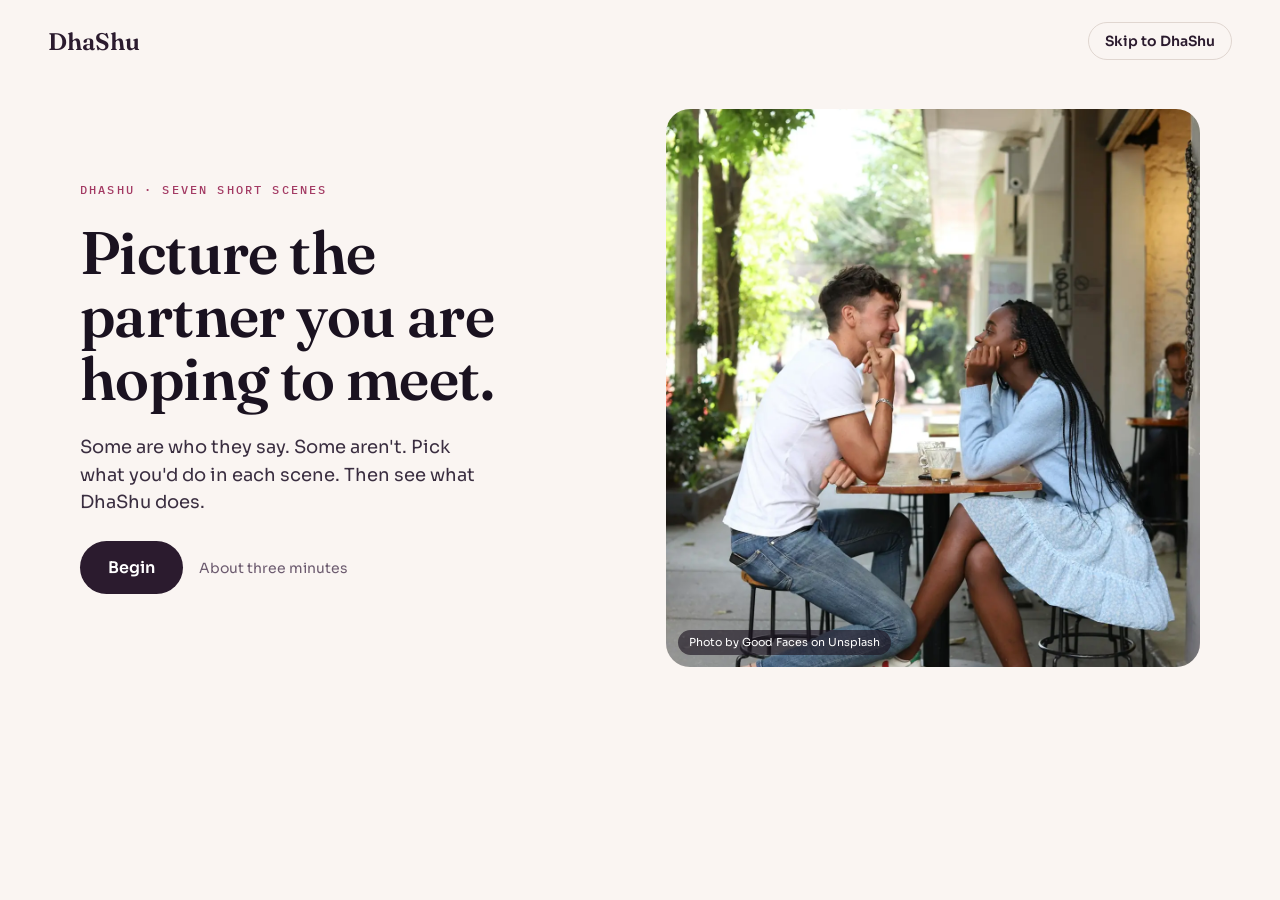
==== commit b7a78ded: "Make the story the home page; move the previous home to /home.html" ====
--- a/index.html
+++ b/index.html
@@ -2,7 +2,23 @@
 <html lang="en">
 <head>
 <meta charset="utf-8">
-<meta name="viewport" content="width=device-width, initial-scale=1, viewport-fit=cover">
+<meta name="viewport" content="width=device-width, initial-scale=1">
+<script>
+/* One place to configure the story.
+   HOME_URL : where Skip and Enter go. The previous home page now lives here, unchanged.
+   REVEAL   : 'each' shows the DhaShu answer after every pick. 'end' auto-advances and shows answers only in the recap.
+   LENGTH   : 'full' runs all 7 scenes. 'short' runs swindler, life-goals and guru only.
+   PHOTOS   : optional scene photos, for example { swindler: 'assets/photos/swindler.webp' }. Empty means the cream fill. */
+window.STORY_CONFIG = { HOME_URL: '/home.html', REVEAL: 'each', LENGTH: 'full', PHOTOS: {} };
+/* Returning visitors who skipped or finished go straight to the home page. /?story=1 always shows the story. */
+(function () {
+  try {
+    if (!/[?&]story=1(&|$)/.test(location.search) && localStorage.getItem('dhashu_story_seen') === '1') {
+      location.replace(window.STORY_CONFIG.HOME_URL + location.search + location.hash);
+    }
+  } catch (e) {}
+})();
+</script>
 <title>DhaShu · Start with truth. Build with trust.</title>
 <meta name="description" content="DhaShu is for people who want to build meaningful relationships that last. Everyone is background-verified before they are shown to anyone. Opening in India's metro cities.">
 <link rel="canonical" href="https://dhashu.com/">
@@ -13,976 +29,35 @@
 <meta property="og:url" content="https://dhashu.com/">
 <meta property="og:image" content="https://dhashu.com/share-card.jpg">
 <meta name="twitter:card" content="summary_large_image">
-<meta name="theme-color" content="#F7F3EC">
+<meta name="theme-color" content="#FAF5F2">
 <link rel="preconnect" href="https://fonts.googleapis.com">
 <link rel="preconnect" href="https://fonts.gstatic.com" crossorigin>
-<link rel="stylesheet" href="https://fonts.googleapis.com/css2?family=Gloock&family=Outfit:wght@300;400;500;600;700&family=IBM+Plex+Mono:wght@400;500&family=Caveat:wght@500&family=Tiro+Devanagari+Sanskrit&display=swap">
-<style>
-/* Layout: DhaShu Next's paper layout and type, compacted. Six promises sit in tabs so the page stays short. */
-:root {
-  --paper: #F7F3EC; --paper-2: #EEE7DA; --card: #FFFFFF;
-  --ink: #13233F; --ink-2: #4B5466; --ink-3: #6E6455;
-  --line: #E0D7C7; --line-2: #CFC5B4;
-  --accent: #E8735A; --accent-ink: #B04A31; --on-accent: #13233F;
-  --night: #13233F; --on-night: #F7F3EC; --on-night-2: #C9D1E0; --night-line: #2C3E60;
-  --device: #0E1626; --toggle-off: #CFC5B4; --focus: #2F6FED;
-  --teal: #3CC9B8; --green: #1C7C4C; --tan: #D9D0C2;
-  --f-display: 'Gloock', 'Iowan Old Style', Georgia, serif;
-  --f-body: 'Outfit', system-ui, -apple-system, 'Segoe UI', sans-serif;
-  --f-mono: 'IBM Plex Mono', ui-monospace, 'SFMono-Regular', Consolas, monospace;
-  --f-hand: 'Caveat', 'Segoe Script', cursive;
-  --f-deva: 'Tiro Devanagari Sanskrit', 'Nirmala UI', 'Kohinoor Devanagari', serif;
-  --ease: cubic-bezier(.2,.8,.2,1);
-}
-@media (prefers-color-scheme: dark) {
-  :root:not([data-theme="light"]) {
-    --paper: #0D1626; --paper-2: #111D31; --card: #16233A; --ink: #F3EEE5; --ink-2: #B9C1CF; --ink-3: #9EA6B6;
-    --line: #233250; --line-2: #34456A; --accent: #EE836B; --accent-ink: #F2998A; --on-accent: #13233F;
-    --night: #182A4A; --night-line: #2F4470; --device: #05090F; --toggle-off: #3A4866; --focus: #8FB3FF;
-    --green: #4ADE94; --tan: #34456A; color-scheme: dark;
-  }
-}
-:root[data-theme="dark"] {
-  --paper: #0D1626; --paper-2: #111D31; --card: #16233A; --ink: #F3EEE5; --ink-2: #B9C1CF; --ink-3: #9EA6B6;
-  --line: #233250; --line-2: #34456A; --accent: #EE836B; --accent-ink: #F2998A; --on-accent: #13233F;
-  --night: #182A4A; --night-line: #2F4470; --device: #05090F; --toggle-off: #3A4866; --focus: #8FB3FF;
-  --green: #4ADE94; --tan: #34456A; color-scheme: dark;
-}
-*, *::before, *::after { box-sizing: border-box; }
-html { scroll-behavior: smooth; }
-body { margin: 0; background: var(--paper); color: var(--ink); font-family: var(--f-body); font-size: 16px; line-height: 1.5; -webkit-font-smoothing: antialiased; overflow-x: hidden; }
-body::before { content: ""; position: fixed; inset: 0 0 auto; height: env(safe-area-inset-top, 0px); z-index: 30; background: var(--paper); }
-img { max-width: 100%; display: block; }
-[hidden] { display: none !important; }
-a { color: var(--accent-ink); }
-button, input { font: inherit; color: inherit; }
-button { cursor: pointer; }
-:focus-visible { outline: 3px solid var(--focus); outline-offset: 3px; border-radius: 8px; }
-h1, h2, h3 { margin: 0; font-weight: 400; text-wrap: balance; }
-p { margin: 0; text-wrap: pretty; }
-.skip { position: absolute; left: 12px; top: -60px; z-index: 50; background: var(--ink); color: var(--paper); padding: 10px 16px; border-radius: 10px; text-decoration: none; }
-.skip:focus { top: calc(10px + env(safe-area-inset-top, 0px)); }
-.wrap { max-width: 1120px; margin-inline: auto; padding-left: max(20px, env(safe-area-inset-left, 0px)); padding-right: max(20px, env(safe-area-inset-right, 0px)); }
-.band { padding-block: clamp(36px, 5vw, 64px); }
-.band--tint { background: var(--paper-2); }
-.band--night { background: var(--night); color: var(--on-night); }
-.eyebrow { font-family: var(--f-mono); font-size: 12px; letter-spacing: .12em; text-transform: uppercase; color: var(--accent-ink); }
-.h-xl { font-family: var(--f-display); font-size: clamp(38px, 5.6vw, 68px); line-height: 1; letter-spacing: -.02em; }
-.h-l { font-family: var(--f-display); font-size: clamp(26px, 3.3vw, 40px); line-height: 1.08; letter-spacing: -.015em; }
-.lede { font-size: clamp(17px, 1.8vw, 20px); line-height: 1.4; }
-.muted { color: var(--ink-2); }
-.small { font-size: 13px; color: var(--ink-3); }
-.mark { color: var(--accent-ink); }
-.dot { width: 9px; height: 9px; border-radius: 50%; background: var(--accent); display: inline-block; flex: none; }
-.stack { display: flex; flex-direction: column; }
-.ico { width: 18px; height: 18px; flex: none; }
-
-.btn { display: inline-flex; align-items: center; justify-content: center; gap: 10px; min-height: 48px; padding: 0 24px; border-radius: 999px; border: 0; background: var(--ink); color: var(--paper); font-weight: 500; font-size: 16px; text-decoration: none; transition: transform .15s var(--ease), background .2s; }
-.btn:hover { color: var(--paper); transform: translateY(-1px); }
-.btn:active { transform: scale(.98); }
-.btn--ghost { background: transparent; color: var(--ink); border: 1.5px solid var(--ink); }
-.btn--ghost:hover { color: var(--ink); background: var(--card); }
-
-/* header */
-.top { position: sticky; top: env(safe-area-inset-top, 0px); z-index: 20; background: color-mix(in srgb, var(--paper) 90%, transparent); backdrop-filter: blur(10px); -webkit-backdrop-filter: blur(10px); border-bottom: 1px solid var(--line); }
-.top .wrap { display: flex; align-items: center; justify-content: space-between; gap: 16px; padding-block: 10px; }
-.brand { display: flex; align-items: center; gap: 10px; text-decoration: none; color: var(--ink); font-weight: 700; font-size: 22px; letter-spacing: -.02em; }
-.brand svg { width: 24px; height: 29px; }
-.status { font-family: var(--f-mono); font-size: 12px; color: var(--ink-3); display: flex; align-items: center; gap: 8px; margin-right: auto; margin-left: 8px; }
-.status .dot { background: var(--teal); }
-.top nav { display: flex; align-items: center; gap: 24px; }
-.top nav a.nl { color: var(--ink-2); text-decoration: none; font-size: 15px; }
-.top nav a.nl:hover { color: var(--ink); }
-.top .btn { min-height: 40px; padding: 0 18px; font-size: 15px; }
-@media (max-width: 960px) { .status { display: none; } }
-@media (max-width: 720px) { .top nav a.nl { display: none; } .top .wrap { padding-block: 8px; } }
-
-/* hero */
-.hero { overflow-x: clip; padding-block: clamp(28px, 4.5vw, 56px) clamp(32px, 5vw, 64px); }
-.hero .wrap { display: grid; grid-template-columns: minmax(0, 1.05fr) minmax(0, .95fr); gap: clamp(28px, 5vw, 64px); align-items: center; }
-.hero-copy { gap: 18px; }
-.hero-copy .eyebrow { line-height: 1.5; max-width: 40em; text-wrap: balance; }
-.hero-meta { font-family: var(--f-mono); font-size: 12px; letter-spacing: .06em; color: var(--ink-3); display: flex; flex-wrap: wrap; gap: 4px 18px; }
-.hero-art { position: relative; width: 100%; max-width: 400px; margin-inline: auto; }
-.fan { position: relative; aspect-ratio: 400 / 480; }
-.phone { position: relative; aspect-ratio: 420 / 880; max-width: 100%; border-radius: 9.5% / 4.5%; background: var(--device); padding: 2.6%; box-shadow: 0 34px 60px -28px rgba(19,35,63,.5); }
-.phone img { width: 100%; height: 100%; object-fit: cover; object-position: top; border-radius: 7.6% / 3.6%; }
-.hero-art .phone { position: absolute; width: 47%; top: 0; }
-.hero-art .p-c { left: 26.5%; z-index: 2; }
-.hero-art .p-l { left: 4%; top: 6%; transform: rotate(-6deg); transform-origin: bottom right; }
-.hero-art .p-r { right: 4%; top: 6%; transform: rotate(6deg); transform-origin: bottom left; }
-.record { position: absolute; left: 50%; bottom: 2%; transform: translateX(-50%); width: min(288px, 78%); z-index: 3; background: var(--card); color: var(--ink); border: 1px solid var(--line); border-radius: 22px; padding: 11px 14px 10px; box-shadow: 0 22px 44px -18px rgba(19,35,63,.55); display: flex; flex-direction: column; gap: 7px; }
-.record-head { display: flex; justify-content: space-between; align-items: baseline; gap: 10px; }
-.record-head b { font-size: 15.5px; font-weight: 600; white-space: nowrap; }
-.record-head span { font-family: var(--f-mono); font-size: 10px; letter-spacing: .1em; color: var(--ink-3); }
-.seg { display: flex; background: var(--paper-2); border-radius: 999px; padding: 3px; gap: 3px; }
-.seg button { flex: 1; min-height: 32px; border: 0; border-radius: 999px; background: transparent; color: var(--ink-2); font-size: 14px; font-weight: 500; transition: background .25s, color .25s; }
-.seg button[aria-pressed="true"] { background: var(--ink); color: var(--paper); }
-.rows { list-style: none; margin: 0; padding: 0; }
-.rows li { display: flex; justify-content: space-between; align-items: center; gap: 10px; padding: 4px 0; border-top: 1px dashed var(--line-2); font-size: 15px; }
-.pill { display: inline-flex; align-items: center; gap: 6px; font-family: var(--f-mono); font-size: 11px; letter-spacing: .06em; text-transform: uppercase; padding: 3px 9px; border-radius: 999px; border: 1.5px solid var(--ink); background: var(--ink); color: var(--paper); transition: all .3s var(--ease); white-space: nowrap; }
-.pill svg { width: 11px; height: 11px; }
-.pill em { font-style: normal; }
-[data-mode="else"] .pill { background: transparent; color: var(--ink-3); border-style: dashed; border-color: var(--line-2); }
-[data-mode="else"] .pill svg { display: none; }
-.record-note { font-size: 12px; line-height: 1.35; color: var(--ink-2); min-height: 32px; }
-@media (prefers-reduced-motion: no-preference) {
-  .record .pill { animation: stamp .5s var(--ease) both; }
-  .record li:nth-child(1) .pill { animation-delay: .6s; }
-  .record li:nth-child(2) .pill { animation-delay: .85s; }
-  .record li:nth-child(3) .pill { animation-delay: 1.1s; }
-  @keyframes stamp { from { transform: scale(1.35) rotate(-6deg); opacity: .25; } }
-}
-@media (max-width: 880px) { .hero .wrap { grid-template-columns: minmax(0, 1fr); } .hero-art { max-width: 340px; } }
-
-/* problem: why / how */
-.why-head { display: flex; flex-wrap: wrap; align-items: center; justify-content: space-between; gap: 14px 24px; }
-.why-head .seg { min-width: 180px; }
-.why-grid { margin-top: 22px; display: grid; grid-template-columns: repeat(3, minmax(0, 1fr)); gap: 14px; }
-.pcard { background: var(--card); border: 1px solid var(--line); border-radius: 22px; padding: 18px; display: flex; flex-direction: column; gap: 16px; transition: background .35s; }
-.pcard .vis { height: 84px; display: flex; align-items: center; }
-.pcard p { font-size: clamp(17px, 1.7vw, 20px); line-height: 1.3; font-weight: 500; color: var(--ink-2); transition: color .3s; min-height: 3.9em; }
-[data-mode="how"] .pcard p { color: var(--ink); }
-[data-mode="how"] .pcard { background: var(--paper); }
-.chips { display: flex; flex-wrap: wrap; gap: 8px; }
-.chip { display: inline-flex; align-items: center; gap: 8px; border-radius: 999px; padding: 8px 14px; font-size: 16px; font-weight: 500; border: 1.5px dashed #B8A992; color: var(--ink-3); background: transparent; transition: all .35s; }
-.chip b { font-weight: 600; color: #B8A992; }
-[data-mode="how"] .chip { border-style: solid; border-color: var(--ink); background: var(--ink); color: var(--paper); }
-[data-mode="how"] .chip b { color: var(--accent); }
-.cards { position: relative; width: 100%; height: 84px; }
-.mc { position: absolute; display: flex; align-items: center; justify-content: center; border-radius: 12px; font-size: 14px; font-weight: 500; transition: all .45s var(--ease); color: transparent; }
-.mc svg { display: none; }
-[data-mode="why"] .mc { top: 6px; width: 56px; height: 72px; background: var(--tan); }
-[data-mode="why"] .mc:nth-child(1) { left: 0; transform: rotate(-9deg); }
-[data-mode="why"] .mc:nth-child(2) { left: 32px; transform: rotate(-3deg); filter: brightness(.97); }
-[data-mode="why"] .mc:nth-child(3) { left: 64px; transform: rotate(3deg); filter: brightness(.94); }
-[data-mode="why"] .mc:nth-child(4) { left: 96px; transform: rotate(9deg); filter: brightness(.91); }
-[data-mode="how"] .mc { width: 49%; height: 38px; background: var(--ink); color: var(--paper); }
-[data-mode="how"] .mc:nth-child(1) { left: 0; top: 2px; }
-[data-mode="how"] .mc:nth-child(2) { left: 51%; top: 2px; }
-[data-mode="how"] .mc:nth-child(3) { left: 0; top: 44px; }
-[data-mode="how"] .mc:nth-child(4) { left: 51%; top: 44px; }
-.pair { width: 100%; display: flex; align-items: center; transition: width .5s var(--ease); }
-[data-mode="how"] .pair { width: 62%; }
-.pair i { width: 38px; height: 38px; border-radius: 50%; background: #B8A992; flex: none; transition: background .35s; }
-.pair i:last-child { background: var(--accent); }
-.pair s { flex: 1; height: 0; border-top: 3px dashed var(--line-2); margin: 0 6px; transition: border-color .35s; }
-[data-mode="how"] .pair i:first-child { background: var(--ink); }
-[data-mode="how"] .pair s { border-top-style: solid; border-top-color: var(--ink); }
-@media (max-width: 820px) { .why-grid { grid-template-columns: minmax(0, 1fr); } .pcard { flex-direction: row; align-items: center; } .pcard .vis { width: 46%; flex: none; } .pcard p { min-height: 0; } }
-@media (max-width: 520px) { .pcard { flex-direction: column; align-items: stretch; } .pcard .vis { width: 100%; } }
-
-/* promises */
-.prom { margin-top: 22px; display: grid; grid-template-columns: 260px minmax(0, 1fr); gap: 22px; align-items: start; }
-.ptabs { display: flex; flex-direction: column; gap: 4px; }
-.ptab { text-align: left; display: grid; grid-template-columns: 34px minmax(0, 1fr); gap: 8px; align-items: center; padding: 11px 12px; border: 0; border-radius: 14px; background: transparent; color: var(--ink-2); font-size: 15.5px; line-height: 1.25; transition: background .2s, color .2s; }
-.ptab .n { font-family: var(--f-mono); font-size: 12px; width: 28px; height: 28px; border-radius: 50%; border: 1.5px solid var(--line-2); display: grid; place-items: center; color: var(--ink-2); transition: all .2s; }
-.ptab:hover { background: color-mix(in srgb, var(--card) 70%, transparent); }
-.ptab[aria-selected="true"] { background: var(--card); color: var(--ink); font-weight: 600; box-shadow: 0 0 0 1px var(--line); }
-.ptab[aria-selected="true"] .n { background: var(--accent); border-color: var(--accent); color: var(--on-accent); }
-.pp { background: var(--card); border: 1px solid var(--line); border-radius: 26px; padding: clamp(18px, 2.6vw, 28px); display: grid; grid-template-columns: minmax(0, .8fr) minmax(0, 1.2fr); gap: clamp(18px, 3vw, 36px); align-items: start; min-height: 360px; }
-.pp-copy { display: flex; flex-direction: column; gap: 10px; }
-.pp-copy h3 { font-family: var(--f-display); font-size: clamp(22px, 2.4vw, 29px); line-height: 1.12; letter-spacing: -.01em; }
-.pp-copy p { color: var(--ink-2); font-size: 16px; }
-.pp-copy .fine { font-size: 13px; color: var(--ink-3); }
-.pp-copy .kick { font-family: var(--f-mono); font-size: 12px; letter-spacing: .12em; text-transform: uppercase; color: var(--accent-ink); }
-.pp-proof { display: flex; flex-direction: column; gap: 12px; min-width: 0; }
-.pp[hidden] { display: none; }
-@media (max-width: 1000px) { .pp { grid-template-columns: minmax(0, 1fr); min-height: 0; } }
-@media (max-width: 820px) {
-  .prom { grid-template-columns: minmax(0, 1fr); gap: 14px; }
-  .ptabs { flex-direction: row; overflow-x: auto; gap: 6px; padding-bottom: 4px; scrollbar-width: none; }
-  .ptabs::-webkit-scrollbar { display: none; }
-  .ptab { grid-template-columns: 28px auto; flex: none; border: 1px solid var(--line); background: var(--card); white-space: nowrap; padding: 8px 12px 8px 8px; }
-  .ptab .t { display: none; }
-  .ptab[aria-selected="true"] .t { display: inline; }
-}
-
-/* §1 verify list */
-.vlist { list-style: none; margin: 0; padding: 0; }
-.vlist li { display: flex; align-items: center; justify-content: space-between; gap: 12px; padding: 8px 0; border-top: 1px dashed var(--line-2); font-size: 15.5px; line-height: 1.25; }
-.vlist li:first-child { border-top: 0; }
-.vnote { font-size: 13px; color: var(--ink-3); min-height: 20px; }
-
-/* §2 steps */
-.steps3 { display: flex; flex-direction: column; gap: 12px; }
-.st3 { display: grid; grid-template-columns: 30px minmax(0, 1fr); gap: 12px; padding: 12px 14px; border-radius: 16px; background: var(--paper); }
-.st3 .n { font-family: var(--f-display); font-size: 30px; line-height: 1; color: var(--accent-ink); }
-.st3 b { font-size: 16px; font-weight: 600; display: block; }
-.st3 span.d { color: var(--ink-2); font-size: 14px; }
-.tiles { display: grid; grid-template-columns: repeat(4, minmax(0, 1fr)); gap: 8px; margin-top: 10px; }
-.tile { display: flex; flex-direction: column; align-items: center; gap: 6px; padding: 10px 4px 9px; border-radius: 14px; border: 1.5px solid var(--line-2); background: var(--card); color: var(--ink-2); font-size: 12.5px; font-weight: 500; line-height: 1.15; text-align: center; transition: all .2s; }
-.tile svg { width: 26px; height: 26px; }
-.tile[aria-pressed="true"] { background: var(--ink); border-color: var(--ink); color: var(--paper); }
-.tile[aria-pressed="true"] svg { color: var(--accent); }
-.mini { display: flex; flex-wrap: wrap; gap: 6px; margin-top: 8px; }
-.mini em { font-style: normal; font-size: 12.5px; padding: 2px 10px; border-radius: 999px; border: 1px solid var(--line-2); color: var(--ink-2); }
-
-/* §3 consent */
-.consent-head { display: flex; justify-content: flex-end; gap: 10px; font-family: var(--f-mono); font-size: 11px; letter-spacing: .12em; color: var(--ink-3); padding-right: 14px; }
-.consent-head span { width: 58px; text-align: center; }
-.consent { display: flex; flex-direction: column; gap: 8px; }
-.c-row { display: flex; align-items: center; gap: 10px; padding: 11px 14px; border-radius: 16px; background: var(--paper); transition: background .35s; }
-.c-row .lbl { flex: 1; min-width: 0; display: flex; flex-direction: column; }
-.c-row .lbl b { font-size: 16px; font-weight: 600; }
-.c-row .lbl span { font-size: 11.5px; color: var(--ink-3); font-family: var(--f-mono); letter-spacing: .04em; }
-.c-row.on { background: var(--ink); color: var(--paper); }
-.c-row.on .lbl span { color: var(--accent); }
-.sw { width: 58px; height: 32px; border-radius: 16px; border: 0; background: var(--toggle-off); position: relative; flex: none; transition: background .25s; }
-.sw::after { content: ""; position: absolute; top: 4px; left: 4px; width: 24px; height: 24px; border-radius: 50%; background: #FFFFFF; transition: transform .25s var(--ease); box-shadow: 0 1px 3px rgba(0,0,0,.2); }
-.sw[aria-checked="true"] { background: var(--accent); }
-.sw[aria-checked="true"]::after { transform: translateX(26px); }
-
-/* §4 split */
-.opts { display: flex; flex-wrap: wrap; gap: 8px; }
-.opt { min-height: 42px; padding: 0 18px; border-radius: 999px; border: 1.5px solid var(--ink); background: transparent; font-size: 15px; font-weight: 500; transition: background .2s, color .2s; }
-.opt[aria-pressed="true"] { background: var(--ink); color: var(--paper); }
-.bar { display: flex; gap: 6px; height: 76px; }
-.bar div { border-radius: 16px; display: flex; align-items: flex-end; padding: 10px 14px; font-weight: 600; font-size: 19px; font-variant-numeric: tabular-nums; overflow: hidden; }
-.bar .a { background: var(--ink); color: var(--paper); width: 50%; transition: width .6s var(--ease); }
-.bar .b { background: var(--accent); color: var(--on-accent); flex: 1; }
-.bar-legend { display: flex; justify-content: space-between; font-size: 13px; color: var(--ink-3); }
-
-/* §5 agreement */
-.agree { display: grid; grid-template-columns: minmax(0, 1fr) 150px; gap: 18px; align-items: center; }
-.astep { list-style: none; margin: 0; padding: 0; display: flex; flex-direction: column; gap: 6px; }
-.astep button { width: 100%; text-align: left; display: grid; grid-template-columns: 30px minmax(0, 1fr); gap: 12px; align-items: center; padding: 10px 12px; border-radius: 14px; border: 1.5px solid var(--line-2); background: transparent; color: var(--ink-3); transition: all .25s; }
-.astep .k { width: 30px; height: 30px; border-radius: 50%; border: 1.5px solid var(--line-2); display: grid; place-items: center; font-family: var(--f-mono); font-size: 12px; transition: all .25s; }
-.astep b { display: block; font-size: 16px; font-weight: 600; }
-.astep span.d { font-size: 13px; }
-.astep button.past { color: var(--ink-2); }
-.astep button.past .k { background: var(--ink); border-color: var(--ink); color: var(--paper); }
-.astep button[aria-current="step"] { background: var(--ink); border-color: var(--ink); color: var(--paper); }
-.astep button[aria-current="step"] .k { background: var(--accent); border-color: var(--accent); color: var(--on-accent); }
-.agree .phone { width: 150px; border-radius: 26px; padding: 5px; }
-.screens { position: absolute; inset: 5px; border-radius: 21px; overflow: hidden; background: var(--device); }
-.screens > * { position: absolute; inset: 0; width: 100%; height: 100%; opacity: 0; transform: translateX(10%); transition: opacity .4s ease, transform .5s var(--ease); object-fit: cover; object-position: top; }
-.screens > .on { opacity: 1; transform: none; }
-.ph { display: flex; flex-direction: column; align-items: center; justify-content: center; gap: 6px; padding: 14px; text-align: center; color: var(--on-night-2); font-size: 12px; line-height: 1.3; border: 1.5px dashed var(--night-line); border-radius: 21px; background: var(--device); }
-.ph b { color: var(--on-night); font-size: 14px; font-weight: 600; }
-@media (max-width: 520px) { .agree { grid-template-columns: minmax(0, 1fr); justify-items: start; } }
-
-/* §6 stages */
-.tl { display: flex; align-items: flex-start; margin-top: 18px; }
-.st { flex: none; width: auto; min-width: 64px; display: flex; flex-direction: column; align-items: center; gap: 8px; text-align: center; background: none; border: 0; padding: 0; color: var(--ink-2); }
-.nd { width: 28px; height: 28px; border-radius: 50%; border: 3px solid var(--line-2); background: var(--card); transition: all .35s; }
-.st .nm { font-size: 14px; font-weight: 600; color: var(--ink-3); transition: color .3s; }
-.st.past .nd { background: var(--ink); border-color: var(--ink); }
-.st.past .nm { color: var(--ink-2); }
-.st.on .nd { background: var(--accent); border-color: var(--accent); box-shadow: 0 0 0 5px color-mix(in srgb, var(--accent) 25%, transparent); }
-.st.on .nm { color: var(--ink); }
-.gp { flex: 1; position: relative; height: 28px; display: flex; align-items: center; min-width: 28px; }
-.gp::before, .gp::after { content: ""; position: absolute; left: 0; right: 0; top: 50%; height: 3px; margin-top: -1.5px; background: var(--line-2); }
-.gp::after { background: var(--ink); transform: scaleX(0); transform-origin: left; transition: transform .8s var(--ease); }
-.gp.fill::after { transform: scaleX(1); }
-.gp b { position: absolute; left: 0; right: 0; top: -20px; text-align: center; font-family: var(--f-mono); font-size: 12px; font-weight: 500; letter-spacing: .04em; color: var(--ink-3); white-space: nowrap; }
-.gp.cur b { color: var(--accent-ink); }
-.tl-note { margin-top: 14px; font-size: 14px; color: var(--ink-3); }
-@media (max-width: 560px) {
-  .tl { flex-direction: column; align-items: flex-start; margin-top: 8px; }
-  .st { width: auto; flex-direction: row; gap: 14px; }
-  .gp { flex: none; width: 28px; height: 54px; min-width: 0; justify-content: center; }
-  .gp::before, .gp::after { left: 50%; right: auto; top: 0; bottom: 0; width: 3px; height: auto; margin: 0 0 0 -1.5px; }
-  .gp::after { transform: scaleY(0); transform-origin: top; }
-  .gp.fill::after { transform: scaleY(1); }
-  .gp b { left: 40px; right: auto; top: 18px; text-align: left; }
-}
-
-/* guru */
-.guru { margin-top: 20px; display: grid; grid-template-columns: minmax(0, .9fr) minmax(0, 1.1fr); gap: 16px; }
-.asks { display: flex; flex-direction: column; gap: 8px; }
-.asks button { text-align: left; min-height: 50px; padding: 0 18px; border-radius: 16px; border: 1px solid var(--line); background: var(--paper); color: var(--ink-2); font-size: 16.5px; font-weight: 500; display: flex; align-items: center; justify-content: space-between; gap: 10px; transition: all .2s; }
-.asks button[aria-pressed="true"] { color: var(--paper); border-color: var(--ink); background: var(--ink); }
-.chat { background: var(--card); border: 1px solid var(--line); border-radius: 24px; padding: 20px; display: flex; flex-direction: column; gap: 12px; min-height: 280px; }
-.chat-head { display: flex; align-items: center; gap: 12px; padding-bottom: 12px; border-bottom: 1px solid var(--line); }
-.g-av { width: 40px; height: 40px; border-radius: 50%; background: var(--accent); color: var(--on-accent); display: grid; place-items: center; font-weight: 600; font-size: 17px; }
-.chat-head b { display: block; font-weight: 600; }
-.chat-head span { font-size: 13px; color: var(--ink-3); }
-.chat .fade { display: flex; flex-direction: column; gap: 12px; transition: opacity .2s; }
-.bubble { max-width: 90%; padding: 12px 15px; border-radius: 18px; font-size: 16px; line-height: 1.4; }
-.bubble.me { align-self: flex-end; background: var(--paper-2); border-bottom-right-radius: 6px; }
-.bubble.g { align-self: flex-start; background: var(--ink); color: var(--paper); border-bottom-left-radius: 6px; }
-.bubble.g b { display: block; font-weight: 600; margin-bottom: 3px; }
-.bubble.g span { color: var(--on-night-2); }
-:root[data-theme="dark"] .bubble.g span { color: #B9C1CF; }
-.where { margin-top: 18px; border-top: 1px solid var(--line-2); }
-.where summary { cursor: pointer; min-height: 50px; display: flex; align-items: center; gap: 12px; font-size: 17px; font-weight: 600; list-style: none; }
-.where summary::-webkit-details-marker { display: none; }
-.where summary svg { transition: transform .25s; }
-.where[open] summary svg { transform: rotate(45deg); }
-.where ul { list-style: none; margin: 0; padding: 0; display: grid; grid-template-columns: repeat(auto-fit, minmax(min(100%, 300px), 1fr)); column-gap: 40px; }
-.where li { display: flex; flex-direction: column; gap: 2px; padding: 10px 0; border-top: 1px solid var(--line); }
-.where li span { font-family: var(--f-mono); font-size: 11px; letter-spacing: .08em; text-transform: uppercase; color: var(--ink-3); }
-.where li b { font-size: 16px; font-weight: 600; }
-@media (max-width: 820px) { .guru { grid-template-columns: minmax(0, 1fr); } }
-
-/* name */
-.name { gap: clamp(16px, 2.4vw, 26px); }
-.name-top { display: flex; align-items: baseline; gap: 16px; flex-wrap: wrap; font-family: var(--f-mono); font-size: 12px; letter-spacing: .12em; color: var(--on-night-2); }
-.name-top .deva { font-family: var(--f-deva); font-size: 30px; letter-spacing: 0; color: var(--on-night); }
-.word { display: flex; align-items: baseline; gap: 0; font-family: var(--f-body); font-size: clamp(56px, 10.5vw, 128px); font-weight: 600; letter-spacing: -.045em; line-height: 1; background: none; border: 0; padding: 0; color: var(--on-night); text-align: left; cursor: default; }
-.word span { display: inline-block; transition: color .5s, transform .5s var(--ease), opacity .25s; }
-.word .w1 { color: var(--accent); }
-.word.flip .w1 { color: var(--on-night); }
-.word.flip .w2 { color: var(--accent); }
-.word.swapping span { opacity: 0; transform: translateY(10px); }
-.name blockquote { margin: 0; font-family: var(--f-display); font-size: clamp(20px, 2.4vw, 28px); line-height: 1.3; max-width: 800px; color: var(--on-night); }
-.name blockquote em { font-style: normal; color: var(--accent); }
-
-/* sign */
-.sign-card { margin-top: 20px; background: var(--card); border: 1px solid var(--line); border-radius: 28px; padding: clamp(18px, 3vw, 32px); display: grid; grid-template-columns: minmax(0, .8fr) minmax(0, 1.2fr); gap: clamp(22px, 4vw, 44px); }
-.sig-pad { align-self: start; background: #F7F3EC; color: #13233F; border-radius: 20px; padding: 20px 22px; display: flex; flex-direction: column; justify-content: space-between; gap: 16px; min-height: 240px; border: 1px solid #E0D7C7; }
-.sig-pad .lab { font-family: var(--f-mono); font-size: 11px; letter-spacing: .14em; text-transform: uppercase; color: #6E6455; }
-.sig-pad ul { list-style: none; margin: 0; padding: 0; display: flex; flex-direction: column; gap: 6px; font-size: 14px; color: #3C4458; }
-.sig-pad ul li { display: flex; gap: 8px; }
-.sig-pad ul li::before { content: "§"; font-family: var(--f-mono); color: #9A4A36; }
-.sig-pad .ink { font-family: var(--f-hand); font-size: clamp(40px, 5.4vw, 56px); line-height: 1; min-height: 56px; color: #13233F; overflow-wrap: anywhere; }
-.sig-pad .ink.empty { color: #B8AE9E; }
-.sig-pad .line { border-top: 1.5px solid #13233F; padding-top: 8px; display: flex; justify-content: space-between; font-family: var(--f-mono); font-size: 11px; letter-spacing: .1em; color: #6E6455; text-transform: uppercase; gap: 10px; flex-wrap: wrap; }
-form { display: flex; flex-direction: column; gap: 16px; }
-.field { display: flex; flex-direction: column; gap: 7px; min-width: 0; }
-.field > label, .field legend { font-family: var(--f-mono); font-size: 11.5px; letter-spacing: .1em; text-transform: uppercase; color: var(--ink-3); padding: 0; }
-.field input[type="text"], .field input[type="email"] { height: 52px; border-radius: 14px; border: 1.5px solid var(--line-2); background: var(--paper); padding: 0 16px; font-size: 17px; color: var(--ink); }
-.field input:focus { border-color: var(--ink); outline: none; box-shadow: 0 0 0 3px color-mix(in srgb, var(--focus) 45%, transparent); }
-.field input[aria-invalid="true"] { border-color: var(--accent-ink); }
-fieldset.field { border: 0; margin: 0; padding: 0; min-width: 0; }
-fieldset.field legend { margin-bottom: 7px; }
-.choices { display: flex; flex-wrap: wrap; gap: 7px; }
-.choice { position: relative; }
-.choice input { position: absolute; opacity: 0; inset: 0; width: 100%; height: 100%; margin: 0; cursor: pointer; }
-.choice span { display: flex; align-items: center; min-height: 42px; padding: 0 16px; border-radius: 999px; border: 1.5px solid var(--line-2); background: var(--paper); font-size: 15px; font-weight: 500; white-space: nowrap; transition: background .2s, color .2s, border-color .2s; }
-.choice input:hover + span { border-color: var(--ink); }
-.choice input:checked + span { background: var(--ink); color: var(--paper); border-color: var(--ink); }
-.choice input:focus-visible + span { outline: 3px solid var(--focus); outline-offset: 2px; }
-.err { font-size: 14px; color: var(--accent-ink); }
-.form-note { font-size: 13px; color: var(--ink-3); }
-.done { display: flex; flex-direction: column; gap: 10px; align-items: flex-start; }
-.done b { font-family: var(--f-display); font-size: 28px; font-weight: 400; letter-spacing: -.01em; }
-.preview-tag { font-family: var(--f-mono); font-size: 11px; letter-spacing: .1em; text-transform: uppercase; color: var(--ink-3); border: 1px dashed var(--line-2); border-radius: 6px; padding: 4px 8px; }
-@media (max-width: 860px) { .sign-card { grid-template-columns: minmax(0, 1fr); } .sig-pad { min-height: 200px; } }
-
-/* films */
-.films { margin-top: 22px; display: grid; grid-template-columns: repeat(3, minmax(0, 1fr)); gap: 14px; }
-.film { background: var(--card); border: 1px solid var(--line); border-radius: 20px; overflow: hidden; text-decoration: none; color: var(--ink); display: flex; flex-direction: column; transition: border-color .2s, transform .2s var(--ease); }
-.film:hover { color: var(--ink); border-color: var(--accent); transform: translateY(-2px); }
-.film .pic { position: relative; aspect-ratio: 16 / 9; background: #05080F; }
-.film .pic img { width: 100%; height: 100%; object-fit: cover; }
-.film .play { position: absolute; inset: 0; margin: auto; width: 54px; height: 54px; border-radius: 50%; background: rgba(19,35,63,.85); display: grid; place-items: center; }
-.film .meta { padding: 14px 16px 16px; display: flex; flex-direction: column; gap: 3px; }
-.film .meta b { font-size: 18px; font-weight: 600; }
-.film .meta span { color: var(--ink-2); font-size: 15px; }
-.film .meta small { font-family: var(--f-mono); font-size: 12px; color: var(--ink-3); margin-top: 4px; }
-@media (max-width: 860px) { .films { grid-template-columns: minmax(0, 1fr); } }
-
-footer { background: var(--night); color: var(--on-night-2); padding-block: 30px; }
-footer .row { display: flex; flex-wrap: wrap; justify-content: space-between; align-items: center; gap: 12px 24px; font-size: 14px; }
-footer .fb { font-size: 19px; font-weight: 700; color: var(--on-night); display: flex; align-items: center; gap: 8px; }
-footer .legal { margin-top: 18px; padding-top: 18px; border-top: 1px solid var(--night-line); font-size: 12.5px; line-height: 1.6; max-width: 900px; }
-
-@media (prefers-reduced-motion: reduce) {
-  *, *::before, *::after { transition-duration: 0s !important; animation: none !important; scroll-behavior: auto !important; }
-}
-</style>
-
+<link rel="preload" as="image" href="assets/hero-date.webp" type="image/webp" fetchpriority="high">
+<link rel="stylesheet" href="https://fonts.googleapis.com/css2?family=Fraunces:ital,opsz,wght@0,9..144,400..700;1,9..144,500&family=Sora:wght@400;500;600&family=IBM+Plex+Mono:wght@500&display=swap">
+<link rel="stylesheet" href="assets/story.css">
 </head>
 <body>
 <a class="skip" href="#main">Skip to content</a>
-
 <header class="top">
-  <div class="wrap">
-    <a class="brand" href="#top" aria-label="DhaShu, back to top">
-      <svg viewBox="22 22 56 56" aria-hidden="true"><path d="M34 28h14a22 22 0 0 1 0 44H34z" fill="none" stroke="currentColor" stroke-width="8"/><circle cx="46" cy="50" r="5" fill="var(--accent)"/></svg>
-      DhaShu
-    </a>
-    <span class="status"><span class="dot" aria-hidden="true"></span>Opening in India's metro cities</span>
-    <nav aria-label="Main">
-      <a class="nl" href="#promises">Six promises</a>
-      <a class="nl" href="#guru">Guru</a>
-      <a class="nl" href="#name">The name</a>
-      <a class="btn" href="#sign">Join the waitlist</a>
-    </nav>
+  <div class="word">DhaShu</div>
+  <div class="top-r">
+    <div class="prog" id="prog" hidden>
+      <div class="prog-l" id="prog-l">SCENE 1 / 7</div>
+      <div class="bar" id="prog-bar" role="progressbar" aria-label="Story progress" aria-valuemin="0" aria-valuemax="7" aria-valuenow="1"><i></i></div>
+    </div>
+    <a class="pill" id="skip" href="/home.html">Skip to DhaShu</a>
   </div>
 </header>
-
-<main id="main">
-
-<!-- HERO -->
-<section class="hero" id="top" aria-labelledby="h-hero">
-  <div class="wrap">
-    <div class="stack hero-copy">
-      <span class="eyebrow">For people who want to build meaningful relationships that last, not just matches that spark</span>
-      <h1 class="h-xl" id="h-hero">Start with <span class="mark">truth.</span><br>Build with <span class="mark">trust.</span></h1>
-      <p class="lede muted">Most dating apps end at the match. DhaShu is for what comes after, at your own pace.</p>
-      <div style="display:flex;flex-wrap:wrap;gap:10px;align-items:center">
-        <a class="btn" href="#sign">Join the waitlist <span class="dot" aria-hidden="true"></span></a>
-        <a class="btn btn--ghost" href="#promises" data-open="0">Read our six promises</a>
-      </div>
-      <div class="hero-meta"><span>Opening in India's metro cities</span><span>Registrations open mid-November 2026</span></div>
-    </div>
-
-    <div class="hero-art">
-      <div class="fan">
-      <div class="phone p-l"><img src="img/date_plan.webp" alt="The date plan screen in the DhaShu app" width="660" height="1383"></div>
-      <div class="phone p-r"><img src="img/next_step.webp" alt="The next step screen in the DhaShu app" width="660" height="1383"></div>
-      <div class="phone p-c"><img src="img/locked_in.webp" alt="Two people locked in on the DhaShu app" width="660" height="1383"></div>
-      </div>
-      <div class="record" id="record" data-mode="dhashu">
-        <div class="record-head"><b>Priya · Bangalore</b><span>EXAMPLE</span></div>
-        <div class="seg" role="group" aria-label="Compare how a profile is checked">
-          <button type="button" data-mode="else" aria-pressed="false">Most apps</button>
-          <button type="button" data-mode="dhashu" aria-pressed="true">DhaShu</button>
-        </div>
-        <ul class="rows" id="recRows"></ul>
-        <p class="record-note" id="recNote" aria-live="polite"></p>
-      </div>
-    </div>
+<main id="main" tabindex="-1">
+  <div id="app" aria-live="off"></div>
+</main>
+<noscript>
+  <div class="ns">
+    <h1 class="hd">Picture the partner you are hoping to meet.</h1>
+    <p class="lede">The story needs JavaScript. You can still enter DhaShu.</p>
+    <a class="btn" href="/home.html">Enter DhaShu</a>
   </div>
-</section>
-
-<!-- WHY / HOW -->
-<section class="band band--tint" id="why" data-mode="why" aria-labelledby="h-why">
-  <div class="wrap">
-    <div class="why-head">
-      <h2 class="h-l" id="h-why">Everyone is looking. Hardly anyone is finding.</h2>
-      <div class="seg" role="group" aria-label="Show the problem or how DhaShu fixes it" id="whySeg">
-        <button type="button" data-mode="why" aria-pressed="true">Why</button>
-        <button type="button" data-mode="how" aria-pressed="false">How</button>
-      </div>
-    </div>
-    <div class="why-grid" aria-live="polite">
-      <div class="pcard">
-        <div class="vis"><div class="chips">
-          <span class="chip">Name <b class="q">?</b></span><span class="chip">Age <b class="q">?</b></span><span class="chip">Job <b class="q">?</b></span>
-        </div></div>
-        <p data-why="People lie about name, age and job, and you can't check." data-how="We verify first.">People lie about name, age and job, and you can't check.</p>
-      </div>
-      <div class="pcard">
-        <div class="vis"><div class="cards" aria-hidden="true">
-          <span class="mc">Family</span><span class="mc">Two</span><span class="mc">Travel</span><span class="mc">Custom</span>
-        </div></div>
-        <p data-why="People swipe on photos and never learn what the other person wants from life." data-how="We match on how you want to live.">People swipe on photos and never learn what the other person wants from life.</p>
-      </div>
-      <div class="pcard">
-        <div class="vis"><div class="pair" aria-hidden="true"><i></i><s></s><i></i></div></div>
-        <p data-why="At the first disagreement, they leave." data-how="Then we guide you, step by step, together.">At the first disagreement, they leave.</p>
-      </div>
-    </div>
-  </div>
-</section>
-
-<!-- SIX PROMISES -->
-<section class="band" id="promises" aria-labelledby="h-prom">
-  <div class="wrap">
-    <span class="eyebrow">Our side</span>
-    <h2 class="h-l" id="h-prom" style="margin-top:6px">Six promises. Each one is in the app.</h2>
-    <div class="prom">
-      <div class="ptabs" role="tablist" aria-orientation="vertical" aria-label="Our six promises" id="ptabs"></div>
-      <div id="ppanels">
-
-        <div class="pp" role="tabpanel" id="pp0" aria-labelledby="pt0">
-          <div class="pp-copy">
-            <span class="kick">Promise 1</span>
-            <h3>You will not meet someone who lied about who they are.</h3>
-            <p>Everyone is background-verified before they are shown to anyone.</p>
-            <p class="fine">Checks are carried out by licensed third-party partners. Available checks vary by country.</p>
-          </div>
-          <div class="pp-proof" id="verify" data-mode="dhashu">
-            <div class="seg" role="group" aria-label="Compare a profile">
-              <button type="button" data-mode="else" aria-pressed="false">On most apps</button>
-              <button type="button" data-mode="dhashu" aria-pressed="true">On DhaShu</button>
-            </div>
-            <ul class="vlist" id="vlist"></ul>
-            <p class="vnote" id="vnote" aria-live="polite"></p>
-          </div>
-        </div>
-
-        <div class="pp" role="tabpanel" id="pp1" aria-labelledby="pt1" hidden>
-          <div class="pp-copy">
-            <span class="kick">Promise 2</span>
-            <h3>Matches start with how you want to live, not with photos.</h3>
-            <p>Three steps, in this order.</p>
-          </div>
-          <div class="pp-proof">
-            <div class="steps3">
-              <div class="st3"><span class="n" aria-hidden="true">1</span><div><b>Vision</b><span class="d">What you want your life to look like. Define your together plan.</span>
-                <div class="tiles" role="group" aria-label="Together plan" id="tiles">
-                  <button type="button" class="tile" aria-pressed="true"><svg viewBox="0 0 24 24" fill="none" stroke="currentColor" stroke-width="1.7" stroke-linecap="round" stroke-linejoin="round" aria-hidden="true"><circle cx="6" cy="6.5" r="2.2"/><path d="M2.5 19v-3.5a3.5 3.5 0 0 1 7 0V19"/><circle cx="18" cy="6.5" r="2.2"/><path d="M14.5 19v-3.5a3.5 3.5 0 0 1 7 0V19"/><circle cx="12" cy="11.5" r="1.7"/><path d="M9.6 19v-2a2.4 2.4 0 0 1 4.8 0v2"/></svg>Family together</button>
-                  <button type="button" class="tile" aria-pressed="false"><svg viewBox="0 0 24 24" fill="none" stroke="currentColor" stroke-width="1.7" stroke-linecap="round" stroke-linejoin="round" aria-hidden="true"><circle cx="9" cy="12" r="5.2"/><circle cx="15" cy="12" r="5.2"/></svg>Two together</button>
-                  <button type="button" class="tile" aria-pressed="false"><svg viewBox="0 0 24 24" fill="none" stroke="currentColor" stroke-width="1.7" stroke-linecap="round" stroke-linejoin="round" aria-hidden="true"><path d="M21 3L3 10.5l6.5 2.5L12 20.5 21 3z"/><path d="M9.5 13L21 3"/></svg>Travel together</button>
-                  <button type="button" class="tile" aria-pressed="false"><svg viewBox="0 0 24 24" fill="none" stroke="currentColor" stroke-width="1.7" stroke-linecap="round" stroke-linejoin="round" aria-hidden="true"><path d="M4 7h9M19 7h1M4 17h1M11 17h9"/><circle cx="16" cy="7" r="2.3"/><circle cx="8" cy="17" r="2.3"/></svg>Custom together</button>
-                </div></div></div>
-              <div class="st3"><span class="n" aria-hidden="true">2</span><div><b>Stats</b><span class="d">Checked, not claimed.</span>
-                <div class="mini"><em>Name</em><em>Identity</em><em>Age</em><em>Work experience</em><em>Salary band</em><em>Nationality</em></div></div></div>
-              <div class="st3"><span class="n" aria-hidden="true">3</span><div><b>Chemistry</b><span class="d">Activities, hobbies and a real date.</span></div></div>
-            </div>
-          </div>
-        </div>
-
-        <div class="pp" role="tabpanel" id="pp2" aria-labelledby="pt2" hidden>
-          <div class="pp-copy">
-            <span class="kick">Consent, built in</span>
-            <h3>Nothing is shared until you both say yes.</h3>
-            <p><b style="color:var(--ink);font-weight:600">No awkward asks.</b> Social media, phone numbers and invitations are shared only when you both say yes. All in the app.</p>
-          </div>
-          <div class="pp-proof">
-            <div class="consent-head" aria-hidden="true"><span>YOU</span><span>MATCH</span></div>
-            <div class="consent" id="consent"></div>
-          </div>
-        </div>
-
-        <div class="pp" role="tabpanel" id="pp3" aria-labelledby="pt3" hidden>
-          <div class="pp-copy">
-            <span class="kick">Promise 4</span>
-            <h3>No free dinners. No one-sided bills.</h3>
-            <p>Every date has a cost and you share it. Pay your own, or split 1/3 and 2/3.</p>
-          </div>
-          <div class="pp-proof">
-            <div class="opts" role="group" aria-label="How to split the bill" id="splitOpts">
-              <button type="button" class="opt" data-i="0" aria-pressed="true">Pay your own</button>
-              <button type="button" class="opt" data-i="1" aria-pressed="false">1/3 · 2/3</button>
-            </div>
-            <div class="bar" aria-live="polite"><div class="a" id="splitA">Own</div><div class="b" id="splitB">Own</div></div>
-            <div class="bar-legend"><span>One of you</span><span>The other</span></div>
-          </div>
-        </div>
-
-        <div class="pp" role="tabpanel" id="pp4" aria-labelledby="pt4" hidden>
-          <div class="pp-copy">
-            <span class="kick">Promise 5</span>
-            <h3>You agree the rules before you meet.</h3>
-            <p>Before the first date you both read and sign the same short playbook in the app.</p>
-            <p class="fine">These are your own statements to each other, not legal contracts.</p>
-          </div>
-          <div class="pp-proof agree">
-            <ol class="astep" id="astep"></ol>
-            <div class="phone"><div class="screens" id="aScreens">
-              <img src="img/agreement.webp" alt="The playbook screen in the DhaShu app" loading="lazy">
-              <img src="img/agreement_sign.webp" alt="The signing screen in the DhaShu app" loading="lazy">
-              <div class="ph" role="img" aria-label="Face check screen, latest capture to be added"><b>Face check</b>Latest app screen to be added</div>
-              <div class="ph" role="img" aria-label="Done screen, latest capture to be added"><b>Done</b>Latest app screen to be added</div>
-            </div></div>
-          </div>
-        </div>
-
-        <div class="pp" role="tabpanel" id="pp5" aria-labelledby="pt5" hidden>
-          <div class="pp-copy">
-            <span class="kick">Promise 6</span>
-            <h3>Take as long as you need.</h3>
-            <p>Four stages, at your pace. If you are both sure, about six months.</p>
-          </div>
-          <div class="pp-proof">
-            <div class="tl" id="tl"></div>
-            <p class="tl-note" id="tlNote" aria-live="polite"></p>
-          </div>
-        </div>
-
-      </div>
-    </div>
-  </div>
-</section>
-
-<!-- GURU -->
-<section class="band band--tint" id="guru" aria-labelledby="h-guru">
-  <div class="wrap">
-    <span class="eyebrow">Meet Guru</span>
-    <h2 class="h-l" id="h-guru" style="margin-top:6px">Someone to talk it through with.</h2>
-    <p class="lede muted" style="margin-top:10px;max-width:660px">Guru is DhaShu's AI relationship navigator. Talk things through on your own first, or invite your partner in.</p>
-    <p class="small" style="margin-top:6px">Guru is an AI guide. It is not a counsellor or a therapist.</p>
-    <div class="guru">
-      <div class="asks">
-        <span class="eyebrow" style="color:var(--ink-3)">Pick a topic</span>
-        <div id="asks" role="group" aria-label="Topics" style="display:flex;flex-direction:column;gap:8px"></div>
-      </div>
-      <div class="chat" aria-live="polite">
-        <div class="chat-head"><span class="g-av" aria-hidden="true">G</span><div><b>Guru</b><span>Relationship navigator</span></div></div>
-        <div class="fade" id="chatBody"></div>
-      </div>
-    </div>
-    <details class="where">
-      <summary><svg class="ico" viewBox="0 0 24 24" fill="none" stroke="currentColor" stroke-width="2.2" stroke-linecap="round" aria-hidden="true"><path d="M12 5v14M5 12h14"/></svg>Where you meet Guru in the app</summary>
-      <ul>
-        <li><span>Setting up a profile</span><b>What matters to you?</b></li>
-        <li><span>Waiting for matches</span><b>How matching works</b></li>
-        <li><span>After receiving a match</span><b>Get to know this match</b></li>
-        <li><span>Planning a date</span><b>Plan your date together</b></li>
-        <li><span>Before signing</span><b>Know what you're agreeing to</b></li>
-        <li><span>Before the date</span><b>Prepare for your date</b></li>
-        <li><span>After the date</span><b>Reflect on your date</b></li>
-        <li><span>Different post-date intentions</span><b>Agree on your next step</b></li>
-        <li><span>Planning another date</span><b>Build on your last date</b></li>
-        <li><span>Considering a relationship</span><b>Talk about what matters next</b></li>
-        <li><span>At any progression point</span><b>Take your next step at your pace</b></li>
-        <li><span>Sharing contact details or inviting someone home</span><b>Share at your pace</b></li>
-        <li><span>Anytime something feels wrong</span><b>Something doesn't feel right?</b></li>
-      </ul>
-    </details>
-  </div>
-</section>
-
-<!-- NAME -->
-<section class="band band--night" id="name" aria-labelledby="h-name">
-  <div class="wrap stack name">
-    <div class="name-top"><span class="deva" lang="sa">शुद्ध</span><span id="h-name">SHUDDHA · SANSKRIT · PURE</span></div>
-    <div class="word" id="word" role="img" aria-label="Shuddha, turned around, is DhaShu"><span class="w1">Shu</span><span class="w2">ddha</span></div>
-    <blockquote>DhaShu is the word Shuddha turned around. Shuddha is Sanskrit for pure. Purity is not something you are handed. You build it, with honesty, one step at a time. <em>Purity, re-engineered.</em></blockquote>
-  </div>
-</section>
-
-<!-- WAITLIST -->
-<section class="band" id="sign" aria-labelledby="h-sign">
-  <div class="wrap">
-    <span class="eyebrow">Your side</span>
-    <h2 class="h-l" id="h-sign" style="margin-top:6px">Add your name.</h2>
-    <p class="lede muted" style="margin-top:8px">Join the waitlist. Opening in India's metro cities. Pre-launch, registrations open mid-November 2026.</p>
-
-    <div class="sign-card">
-      <div class="sig-pad" aria-hidden="true">
-        <span class="lab">Signed</span>
-        <ul><li>Verified before anyone sees you</li><li>Shared only when you both say yes</li><li>No one-sided bills</li><li>At your own pace</li></ul>
-        <div>
-          <div class="ink empty" id="ink">Your name</div>
-          <div class="line"><span id="sigCity">City</span><span id="sigDate"></span></div>
-        </div>
-      </div>
-
-      <div>
-        <form id="wl" novalidate>
-          <div class="field">
-            <label for="f-name">Name</label>
-            <input type="text" id="f-name" name="name" autocomplete="given-name">
-          </div>
-          <div class="field">
-            <label for="f-email">Email</label>
-            <input type="email" id="f-email" name="email" inputmode="email" autocomplete="email" aria-describedby="e-email">
-            <p class="err" id="e-email" hidden>That email address does not look complete. Check it and try again.</p>
-          </div>
-          <fieldset class="field" aria-describedby="e-city"><legend>City</legend><div class="choices" data-name="city"></div><p class="err" id="e-city" hidden>Choose a city.</p></fieldset>
-          <fieldset class="field" aria-describedby="e-gender"><legend>I am</legend><div class="choices" data-name="gender"></div><p class="err" id="e-gender" hidden>Choose one.</p></fieldset>
-          <fieldset class="field" aria-describedby="e-age"><legend>Age band</legend><div class="choices" data-name="age"></div><p class="err" id="e-age" hidden>Choose your age band.</p></fieldset>
-          <button type="submit" class="btn" id="wlBtn" style="min-height:54px;font-size:17px">Sign and join the waitlist</button>
-          <p id="wlStatus" role="status" class="err"></p>
-          <p class="form-note">We use these answers to decide which city opens next, and to email you when yours does. Nothing else. Ask us to delete your details and we will.</p>
-        </form>
-        <div class="done" id="done" hidden tabindex="-1">
-          <b id="doneTitle">You're on the list.</b>
-          <span class="muted" id="doneSub"></span>
-          <span class="preview-tag" id="previewTag" hidden>Preview only. Nothing was sent or saved.</span>
-          <button type="button" class="btn btn--ghost" id="back" style="margin-top:6px">Edit my answers</button>
-        </div>
-      </div>
-    </div>
-  </div>
-</section>
-
-<!-- WATCH -->
-<section class="band band--tint" id="watch" aria-labelledby="h-watch">
-  <div class="wrap">
-    <span class="eyebrow">Watch</span>
-    <h2 class="h-l" id="h-watch" style="margin-top:6px">See it end to end.</h2>
-    <div class="films">
-      <a class="film" href="https://dhashu.com/idea.html" target="_blank" rel="noopener"><div class="pic"><img src="img/film-poster.webp" alt="" loading="lazy"><span class="play" aria-hidden="true"><svg width="22" height="22" viewBox="0 0 24 24"><path d="M8 5.5v13l11-6.5z" fill="#F7F3EC"/></svg></span></div><div class="meta"><b>The idea</b><span>Why we built it, and the three steps.</span><small>3:04 · opens on dhashu.com</small></div></a>
-      <a class="film" href="https://dhashu.com/media/calendar-explainer.mp4" target="_blank" rel="noopener"><div class="pic"><img src="img/calendar-poster.webp" alt="" loading="lazy"><span class="play" aria-hidden="true"><svg width="22" height="22" viewBox="0 0 24 24"><path d="M8 5.5v13l11-6.5z" fill="#F7F3EC"/></svg></span></div><div class="meta"><b>How it works</b><span>One week, recorded from the real app.</span><small>2:13 · no sound · opens on dhashu.com</small></div></a>
-      <a class="film" href="https://dhashu.com/media/app-screens.mp4" target="_blank" rel="noopener"><div class="pic"><img src="img/app-screens-poster.webp" alt="" loading="lazy"><span class="play" aria-hidden="true"><svg width="22" height="22" viewBox="0 0 24 24"><path d="M8 5.5v13l11-6.5z" fill="#F7F3EC"/></svg></span></div><div class="meta"><b>App screens</b><span>The app, screen by screen.</span><small>1:30 · no sound · opens on dhashu.com</small></div></a>
-    </div>
-  </div>
-</section>
-
-</main>
-
-<footer>
-  <div class="wrap">
-    <div class="row">
-      <span class="fb">DhaShu <span class="dot" aria-hidden="true"></span></span>
-      <span>Start with truth. Build with trust.</span>
-      <span>© 2026 Shuddha Sangama Private Limited · Bangalore</span>
-    </div>
-    <p class="legal">DhaShu is a matchmaking platform. The playbooks and agreements it helps couples record are their own statements to each other. They are not prenuptial agreements, marital contracts, or legally binding instruments of any kind, and they create, alter or waive no legal right. Background verification is carried out by licensed third-party partners. Verification confirms records held by those sources and is not a guarantee about any person. Available checks vary by country. Terms of service and privacy policy will be published before registrations open.</p>
-  </div>
-</footer>
-
-<script>
-(function () {
-  var reduce = window.matchMedia && window.matchMedia('(prefers-reduced-motion: reduce)').matches;
-  var $ = function (s, r) { return (r || document).querySelector(s); };
-  var $$ = function (s, r) { return Array.prototype.slice.call((r || document).querySelectorAll(s)); };
-  var CHECK = '<svg viewBox="0 0 24 24" fill="none" stroke="currentColor" stroke-width="3" stroke-linecap="round" stroke-linejoin="round" aria-hidden="true"><path d="M5 12.5l4.5 4.5L19 7.5"/></svg>';
-
-  /* visible-and-active helper for the auto-playing bits */
-  function whenVisible(el, on, off) {
-    if (!('IntersectionObserver' in window)) { on(); return; }
-    new IntersectionObserver(function (es) { es[0].isIntersecting ? on() : off(); }, { threshold: .35 }).observe(el);
-  }
-
-  /* hero pop-up: most apps vs DhaShu (Name, Age, Job) */
-  var rec = $('#record'), recRows = $('#recRows'), recNote = $('#recNote');
-  var recNotes = { dhashu: 'Background-verified before anyone sees this profile.', else: 'A bio says whatever someone typed. No one checks it.' };
-  function drawRec() {
-    var m = rec.dataset.mode;
-    recRows.innerHTML = ['Name', 'Age', 'Job'].map(function (r) { return '<li>' + r + '<span class="pill">' + CHECK + '<em>' + (m === 'dhashu' ? 'Checked' : 'Claimed') + '</em></span></li>'; }).join('');
-    recNote.textContent = recNotes[m];
-  }
-  $$('.seg button', rec).forEach(function (b) {
-    b.addEventListener('click', function () {
-      rec.dataset.mode = b.dataset.mode;
-      $$('.seg button', rec).forEach(function (x) { x.setAttribute('aria-pressed', String(x === b)); });
-      drawRec();
-    });
-  });
-  drawRec();
-
-  /* why / how */
-  var why = $('#why');
-  $$('#whySeg button').forEach(function (b) {
-    b.addEventListener('click', function () {
-      var m = b.dataset.mode; why.dataset.mode = m;
-      $$('#whySeg button').forEach(function (x) { x.setAttribute('aria-pressed', String(x === b)); });
-      $$('.chip .q', why).forEach(function (q) { q.textContent = m === 'how' ? '✓' : '?'; });
-      $$('.pcard p', why).forEach(function (p) { p.textContent = p.dataset[m]; });
-    });
-  });
-
-  /* promises tabs */
-  var TABS = [
-    ['Nobody lied about who they are'],
-    ['Matches start with how you want to live'],
-    ['Nothing shared until you both say yes'],
-    ['No free dinners. No one-sided bills'],
-    ['You agree the rules before you meet'],
-    ['Take as long as you need']
-  ];
-  var tabsEl = $('#ptabs'), panels = $$('.pp');
-  var active = 0;
-  TABS.forEach(function (t, i) {
-    var b = document.createElement('button');
-    b.type = 'button'; b.className = 'ptab'; b.id = 'pt' + i; b.setAttribute('role', 'tab');
-    b.setAttribute('aria-controls', 'pp' + i);
-    b.innerHTML = '<span class="n">' + (i + 1) + '</span><span class="t">' + t[0] + '</span>';
-    b.addEventListener('click', function () { show(i, true); });
-    b.addEventListener('keydown', function (e) {
-      var k = e.key, n = null;
-      if (k === 'ArrowDown' || k === 'ArrowRight') n = (i + 1) % 6;
-      else if (k === 'ArrowUp' || k === 'ArrowLeft') n = (i + 5) % 6;
-      if (n !== null) { e.preventDefault(); show(n, true); }
-    });
-    tabsEl.appendChild(b);
-  });
-  function show(i, focus) {
-    active = i;
-    $$('.ptab').forEach(function (b, k) { b.setAttribute('aria-selected', String(k === i)); b.tabIndex = k === i ? 0 : -1; });
-    panels.forEach(function (p, k) { p.hidden = k !== i; });
-    if (focus) $$('.ptab')[i].focus();
-    agreePlay(); stagePlay();
-  }
-
-  /* §1 verify */
-  var V = ['Name', 'Identity, matched to a live face capture', 'Age', 'Work experience', 'Salary band', 'Nationality'];
-  var vbox = $('#verify'), vlist = $('#vlist');
-  var vnotes = { dhashu: 'Background-verified before anyone sees this profile.', else: 'A bio says whatever someone typed. No one checks it.' };
-  function drawV() {
-    var m = vbox.dataset.mode;
-    vlist.innerHTML = V.map(function (v) { return '<li><span>' + v + '</span><span class="pill">' + CHECK + '<em>' + (m === 'dhashu' ? 'Checked' : 'Claimed') + '</em></span></li>'; }).join('');
-    $('#vnote').textContent = vnotes[m];
-  }
-  $$('.seg button', vbox).forEach(function (b) {
-    b.addEventListener('click', function () {
-      vbox.dataset.mode = b.dataset.mode;
-      $$('.seg button', vbox).forEach(function (x) { x.setAttribute('aria-pressed', String(x === b)); });
-      drawV();
-    });
-  });
-  drawV();
-
-  /* §2 tiles */
-  $$('#tiles .tile').forEach(function (t) {
-    t.addEventListener('click', function () {
-      $$('#tiles .tile').forEach(function (x) { x.setAttribute('aria-pressed', String(x === t)); });
-    });
-  });
-
-  /* §3 consent */
-  var cons = [['Social media', true, false], ['Phone number', false, false], ['Invitation', true, true]];
-  var consent = $('#consent');
-  function drawC(focusIdx) {
-    consent.innerHTML = '';
-    cons.forEach(function (c, i) {
-      var both = c[1] && c[2];
-      var row = document.createElement('div');
-      row.className = 'c-row' + (both ? ' on' : '');
-      row.innerHTML = '<div class="lbl"><b>' + c[0] + '</b><span>' + (both ? 'SHARED' : (c[1] || c[2] ? 'WAITING FOR BOTH' : 'PRIVATE')) + '</span></div>';
-      [1, 2].forEach(function (j) {
-        var b = document.createElement('button');
-        b.type = 'button'; b.className = 'sw'; b.setAttribute('role', 'switch');
-        b.setAttribute('aria-checked', String(c[j]));
-        b.setAttribute('aria-label', c[0] + ', ' + (j === 1 ? 'you agree' : 'your match agrees'));
-        b.addEventListener('click', function () { cons[i][j] = !cons[i][j]; drawC(i * 2 + j - 1); });
-        row.appendChild(b);
-      });
-      consent.appendChild(row);
-    });
-    if (focusIdx != null) $$('.sw', consent)[focusIdx].focus();
-  }
-  drawC();
-
-  /* §4 split: pay your own, or 1/3 and 2/3 */
-  var SP = [['50%', 'Own', 'Own'], ['33.3%', '1/3', '2/3']];
-  $$('#splitOpts .opt').forEach(function (b) {
-    b.addEventListener('click', function () {
-      var p = SP[+b.dataset.i];
-      $$('#splitOpts .opt').forEach(function (x) { x.setAttribute('aria-pressed', String(x === b)); });
-      $('#splitA').style.width = p[0]; $('#splitA').textContent = p[1]; $('#splitB').textContent = p[2];
-    });
-  });
-
-  /* §5 agreement: Playbook, Sign, Face, Done */
-  var AG = [['Playbook', 'You both read it.'], ['Sign', 'You both sign.'], ['Face', 'A live face check.'], ['Done', 'Signed by both.']];
-  var astep = $('#astep'), aImgs = $$('#aScreens > *'), aIdx = 0, aTimer = null, aTouched = false;
-  AG.forEach(function (a, i) {
-    var li = document.createElement('li');
-    li.innerHTML = '<button type="button"><span class="k">' + (i + 1) + '</span><span><b>' + a[0] + '</b><span class="d">' + a[1] + '</span></span></button>';
-    li.firstChild.addEventListener('click', function () { aTouched = true; agreeGo(i); });
-    astep.appendChild(li);
-  });
-  function agreeGo(i) {
-    aIdx = i;
-    aImgs.forEach(function (im, k) { im.classList.toggle('on', k === i); });
-    $$('button', astep).forEach(function (b, k) { b.classList.toggle('past', k < i); if (k === i) b.setAttribute('aria-current', 'step'); else b.removeAttribute('aria-current'); });
-  }
-  var aVisible = false;
-  function agreePlay() {
-    clearInterval(aTimer); aTimer = null;
-    if (active !== 4 || !aVisible || reduce || aTouched) return;
-    aTimer = setInterval(function () { agreeGo((aIdx + 1) % 4); }, 2600);
-  }
-  whenVisible($('#pp4'), function () { aVisible = true; agreePlay(); }, function () { aVisible = false; agreePlay(); });
-  agreeGo(0);
-
-  /* §6 stages: gaps in weeks between the four stages. Edit the numbers here. */
-  var STAGES = ['Dating', 'Relationship', 'Engaged', 'Married'];
-  var GAPS = ['4 weeks', '16 weeks', '6 weeks'];
-  var tl = $('#tl'), sIdx = 0, sTimer = null, sTouched = false, sVisible = false;
-  STAGES.forEach(function (s, i) {
-    var b = document.createElement('button');
-    b.type = 'button'; b.className = 'st'; b.setAttribute('aria-label', 'Stage ' + (i + 1) + ', ' + s);
-    b.innerHTML = '<span class="nd"></span><span class="nm">' + s + '</span>';
-    b.addEventListener('click', function () { sTouched = true; stageGo(i); });
-    tl.appendChild(b);
-    if (i < GAPS.length) { var g = document.createElement('span'); g.className = 'gp'; g.innerHTML = '<b>' + GAPS[i] + '</b>'; tl.appendChild(g); }
-  });
-  function stageGo(i) {
-    sIdx = i;
-    $$('.st', tl).forEach(function (b, k) { b.classList.toggle('on', k === i); b.classList.toggle('past', k < i); });
-    $$('.gp', tl).forEach(function (g, k) { g.classList.toggle('fill', k < i); g.classList.toggle('cur', k === i); });
-    $('#tlNote').textContent = i === 0 ? 'Start here. Nobody rushes you.' : 'Next: ' + STAGES[i] + ', about ' + GAPS[i - 1] + ' after ' + STAGES[i - 1] + ', if you are both sure.';
-  }
-  function stagePlay() {
-    clearInterval(sTimer); sTimer = null;
-    if (active !== 5 || !sVisible || reduce || sTouched) return;
-    sTimer = setInterval(function () { stageGo((sIdx + 1) % 4); }, 2200);
-  }
-  whenVisible($('#pp5'), function () { sVisible = true; stagePlay(); }, function () { sVisible = false; stagePlay(); });
-  stageGo(0);
-
-  show(0, false);
-  $$('[data-open]').forEach(function (a) { a.addEventListener('click', function () { show(+a.dataset.open, false); }); });
-
-  /* guru */
-  var M = [
-    ['Express your emotions', 'I need to get something off my chest before I talk to them.', 'Say what matters, without losing sight of each other.', 'Vent, or sort out what you think and feel, before you talk to your partner.'],
-    ['Keep romance alive', 'Things feel a bit routine lately.', 'Make space for connection in everyday life.', 'Rekindle what has faded, or plan something that brings the excitement back.'],
-    ['Manage expenses better', 'How do we talk about money without it getting tense?', 'Talk openly about money and what feels fair.', 'Guru helps you set shared costs out clearly, so you both know where you stand.'],
-    ['Resolve things together', 'We keep having the same argument.', 'Make room for both perspectives.', 'When you are stuck, Guru helps you find a way forward you can both accept.']];
-  var asks = $('#asks'), body = $('#chatBody');
-  M.forEach(function (m, i) {
-    var b = document.createElement('button');
-    b.type = 'button';
-    b.innerHTML = '<span>' + m[0] + '</span><svg class="ico" viewBox="0 0 24 24" fill="none" stroke="currentColor" stroke-width="2" stroke-linecap="round" stroke-linejoin="round" aria-hidden="true"><path d="M5 12h14M13 6l6 6-6 6"/></svg>';
-    b.addEventListener('click', function () { setG(i); });
-    asks.appendChild(b);
-  });
-  function setG(i) {
-    $$('button', asks).forEach(function (b, k) { b.setAttribute('aria-pressed', String(k === i)); });
-    var put = function () {
-      body.innerHTML = '<div class="bubble me">' + M[i][1] + '</div><div class="bubble g"><b>' + M[i][2] + '</b><span>' + M[i][3] + '</span></div>';
-      body.style.opacity = 1;
-    };
-    if (reduce || !body.innerHTML) put(); else { body.style.opacity = 0; setTimeout(put, 180); }
-  }
-  setG(0);
-
-  /* name: turns itself around, over and over, while on screen */
-  var word = $('#word'), flipped = false, wTimer = null;
-  function flip() {
-    flipped = !flipped;
-    var apply = function () {
-      word.classList.toggle('flip', flipped);
-      $('.w1', word).textContent = flipped ? 'Dha' : 'Shu';
-      $('.w2', word).textContent = flipped ? 'Shu' : 'ddha';
-      word.classList.remove('swapping');
-    };
-    if (reduce) return apply();
-    word.classList.add('swapping'); setTimeout(apply, 240);
-  }
-  if (!reduce) whenVisible(word, function () { if (!wTimer) { setTimeout(flip, 700); wTimer = setInterval(flip, 2600); } }, function () { clearInterval(wTimer); wTimer = null; });
-
-  /* sign / waitlist */
-  var SIGNUP_INBOX = 'hello@dhashu.com';
-  // Live only on dhashu.com: signups are emailed to SIGNUP_INBOX. Anywhere else (previews) nothing is sent.
-  var LIVE = /(^|\.)dhashu\.com$/.test(location.hostname);
-  var WAITLIST_ENDPOINT = LIVE ? 'https://formsubmit.co/ajax/' + SIGNUP_INBOX : '';
-  var OPTS = {
-    city: ['Delhi NCR', 'Mumbai', 'Bengaluru', 'Hyderabad', 'Chennai', 'Pune', 'Kolkata', 'Ahmedabad', 'Elsewhere in India', 'Outside India'],
-    gender: ['A woman', 'A man'],
-    age: ['25–29', '30–34', '35–39', '40–44', '45–50', 'Over 50']
-  };
-  $$('.choices').forEach(function (box) {
-    var n = box.dataset.name;
-    OPTS[n].forEach(function (label, i) {
-      var l = document.createElement('label'); l.className = 'choice';
-      l.innerHTML = '<input type="radio" name="' + n + '" id="f-' + n + '-' + i + '" value="' + label + '"><span>' + label + '</span>';
-      box.appendChild(l);
-    });
-  });
-  try { $('#sigDate').textContent = new Date().toLocaleDateString('en-IN', { day: 'numeric', month: 'short', year: 'numeric' }); } catch (e) {}
-  var form = $('#wl'), ink = $('#ink'), status = $('#wlStatus'), btn = $('#wlBtn');
-  $('#f-name').addEventListener('input', function () {
-    var v = this.value.trim();
-    ink.textContent = v || 'Your name';
-    ink.classList.toggle('empty', !v);
-  });
-  form.addEventListener('change', function (e) {
-    var t = e.target;
-    if (t.type === 'radio') { $('#e-' + t.name).hidden = true; if (t.name === 'city') $('#sigCity').textContent = t.value; }
-  });
-  $('#f-email').addEventListener('blur', function () {
-    var v = this.value.trim(), ok = !v || /^[^\s@]+@[^\s@]+\.[^\s@]{2,}$/.test(v);
-    $('#e-email').hidden = ok; if (ok) this.removeAttribute('aria-invalid'); else this.setAttribute('aria-invalid', 'true');
-  });
-  form.addEventListener('submit', function (e) {
-    e.preventDefault();
-    var fd = new FormData(form), bad = [];
-    var email = (fd.get('email') || '').trim(), ok = /^[^\s@]+@[^\s@]+\.[^\s@]{2,}$/.test(email);
-    $('#e-email').hidden = ok; if (ok) $('#f-email').removeAttribute('aria-invalid'); else { $('#f-email').setAttribute('aria-invalid', 'true'); bad.push($('#f-email')); }
-    ['city', 'gender', 'age'].forEach(function (k) { var has = !!fd.get(k); $('#e-' + k).hidden = has; if (!has) bad.push($('#f-' + k + '-0')); });
-    if (bad.length) { status.textContent = bad.length === 1 ? 'One answer needs a fix.' : bad.length + ' answers need a fix.'; bad[0].focus(); return; }
-    status.textContent = '';
-    var name = (fd.get('name') || '').trim(), city = fd.get('city');
-    var done = function (preview) {
-      $('#doneTitle').textContent = "You're on the list" + (name ? ', ' + name : '') + '.';
-      $('#doneSub').textContent = (city === 'Elsewhere in India' || city === 'Outside India') ? "We'll write when DhaShu opens near you." : "We'll write when " + city + ' opens.';
-      $('#previewTag').hidden = !preview;
-      form.hidden = true; $('#done').hidden = false; $('#done').focus();
-    };
-    if (!WAITLIST_ENDPOINT) return done(true);
-    btn.disabled = true; btn.textContent = 'Sending…';
-    fetch(WAITLIST_ENDPOINT, { method: 'POST', headers: { 'Content-Type': 'application/json', 'Accept': 'application/json' },
-      body: JSON.stringify({ _subject: 'DhaShu waitlist signup', _captcha: 'false', _template: 'table', name: name, email: email, city: city, gender: fd.get('gender'), age_band: fd.get('age'), source: 'dhashu.com home', submitted_at: new Date().toISOString() }) })
-      .then(function (r) { if (!r.ok) throw new Error('HTTP ' + r.status); done(false); })
-      .catch(function () { status.textContent = 'That did not go through. Try again in a moment, or email ' + SIGNUP_INBOX + ' and we will add you by hand.'; })
-      .then(function () { btn.disabled = false; btn.textContent = 'Sign and join the waitlist'; });
-  });
-  $('#back').addEventListener('click', function () { $('#done').hidden = true; form.hidden = false; $('#f-name').focus(); });
-})();
-</script>
-
+</noscript>
+<script src="assets/story.js" defer></script>
 </body>
 </html>
--- a/assets/story.css
+++ b/assets/story.css
@@ -0,0 +1,176 @@
+/* DhaShu Story Home. Colours, type, spacing and timings follow the handoff README. */
+:root{
+  --cream:#FAF5F2; --white:#FFFFFF;
+  --ink:#1A1220; --plum:#2B1B2E; --soft:#3A2E40; --mute:#6B5A6E;
+  --line:#EDE4DE; --line2:#E0D6D0; --rose:#A33A63;
+  --rose-bg:#F8E1E9; --rose-tx:#7A2A4A;
+  --good-bg:#E3F1DF; --good-tx:#2F5A2A;
+  --gold-bg:#F6EBD2; --gold-tx:#7A5A16;
+  --bad-bg:#FBE0E0; --bad-tx:#B3261E;
+  --ease:cubic-bezier(.2,.8,.2,1);
+  --f-display:'Fraunces',Georgia,serif;
+  --f-body:'Sora',system-ui,-apple-system,'Segoe UI',sans-serif;
+  --f-mono:'IBM Plex Mono',ui-monospace,Consolas,monospace;
+}
+*{box-sizing:border-box}
+html,body{margin:0;background:var(--cream);color:var(--ink);-webkit-font-smoothing:antialiased}
+body{font-family:var(--f-body);min-height:100vh;display:flex;flex-direction:column}
+a{color:var(--plum)}
+a:hover{color:var(--rose)}
+button{font:inherit}
+h1,h2,p{margin:0}
+:focus-visible{outline:3px solid var(--rose);outline-offset:3px}
+.opt:focus-visible,.btn:focus-visible,.pill:focus-visible{outline-offset:2px}
+[hidden]{display:none!important}
+.sr{position:absolute;width:1px;height:1px;margin:-1px;padding:0;overflow:hidden;clip:rect(0 0 0 0);white-space:nowrap;border:0}
+.skip{position:absolute;left:12px;top:-60px;z-index:100;background:var(--plum);color:#fff;padding:10px 16px;border-radius:999px;font-weight:600;text-decoration:none}
+.skip:focus{top:12px;color:#fff}
+
+/* header */
+.top{display:flex;align-items:center;justify-content:space-between;gap:12px 16px;flex-wrap:wrap;padding:22px clamp(20px,5vw,48px)}
+.word{font-family:var(--f-display);font-size:24px;font-weight:600;color:var(--plum)}
+.top-r{display:flex;align-items:center;gap:20px;flex-wrap:wrap}
+.prog{display:flex;align-items:center;gap:12px}
+.prog-l{font-family:var(--f-mono);font-weight:500;font-size:12px;letter-spacing:.14em;color:var(--mute)}
+.bar{width:96px;height:4px;border-radius:2px;background:var(--line);overflow:hidden}
+.bar i{display:block;height:100%;background:var(--plum);width:0;transition:width .4s ease}
+.pill{font-size:14px;font-weight:600;color:var(--plum);text-decoration:none;padding:9px 16px;border-radius:999px;border:1.5px solid var(--line2);white-space:nowrap}
+.pill:hover{border-color:var(--plum);color:var(--plum)}
+@media (max-width:520px){.top-r{width:100%;justify-content:space-between;gap:12px}}
+
+/* layout */
+main{flex:1;display:flex;justify-content:center;padding:clamp(12px,3vh,40px) clamp(20px,5vw,48px) 64px}
+main:focus{outline:none}
+#app{width:100%;max-width:1120px;display:flex;flex-direction:column;gap:28px}
+.grid{display:grid;grid-template-columns:repeat(auto-fit,minmax(min(100%,380px),1fr));gap:clamp(24px,4vw,48px);align-items:start}
+.grid.intro{gap:clamp(24px,4vw,56px);align-items:center}
+.col{display:flex;flex-direction:column;gap:20px;min-width:0}
+.intro .col{gap:24px}
+
+/* stage (photo + phone) */
+.stage{position:relative;height:clamp(500px,68vh,600px);border-radius:24px;overflow:hidden;background:var(--line)}
+.stage.hero{height:clamp(520px,62vh,600px)}
+.stage img.photo{position:absolute;inset:0;width:100%;height:100%;object-fit:cover}
+.kb{position:absolute;inset:0;animation:dsKen 18s ease-in-out infinite alternate}
+.kb img{width:100%;height:100%;object-fit:cover;object-position:50% 45%;display:block}
+.credit{position:absolute;left:12px;bottom:12px;font-size:11px;line-height:1;color:#fff;background:rgba(26,18,32,.62);padding:7px 11px;border-radius:999px;text-decoration:none}
+.credit:hover{color:#fff;background:rgba(26,18,32,.82)}
+.vis{position:absolute;inset:0;display:flex;align-items:center;justify-content:center;pointer-events:none}
+.replay{position:absolute;right:14px;top:14px;border:0;cursor:pointer;background:rgba(255,255,255,.92);color:var(--plum);font-size:13px;font-weight:600;padding:8px 14px;border-radius:999px}
+.replay:hover{background:#fff}
+
+/* type */
+.kick{font-family:var(--f-mono);font-weight:500;font-size:12px;letter-spacing:.18em;color:var(--rose);text-transform:uppercase}
+.kick.sm{font-size:11px;letter-spacing:.16em}
+h1.hd{font-family:var(--f-display);font-weight:600;font-size:clamp(38px,6vw,60px);line-height:1.05;letter-spacing:-.01em;text-wrap:balance}
+.lede{font-size:18px;line-height:1.55;color:var(--soft);max-width:460px;text-wrap:pretty}
+.story{font-family:var(--f-display);font-size:clamp(26px,3.6vw,34px);line-height:1.25;font-weight:500;text-wrap:pretty}
+.src{font-size:13px;line-height:1.5;color:var(--mute)}
+.q{font-size:17px;font-weight:600}
+.row-cta{display:flex;gap:16px;align-items:center;flex-wrap:wrap}
+.time{font-size:14px;color:var(--mute)}
+
+/* buttons */
+.btn{border:0;cursor:pointer;background:var(--plum);color:#fff;font-size:16px;font-weight:600;padding:16px 28px;border-radius:999px;text-decoration:none;display:inline-block;transition:background .2s}
+.btn:hover{background:var(--ink);color:#fff}
+.btn.sm{font-size:15px;padding:13px 22px;align-self:flex-start}
+.opts{display:flex;flex-direction:column;gap:10px}
+.opt{text-align:left;cursor:pointer;padding:17px 20px;border-radius:14px;border:1.5px solid var(--line2);background:var(--white);color:var(--ink);font-size:16px;transition:all .2s;width:100%}
+.opt:hover{border-color:var(--plum)}
+.opt[aria-pressed="true"]{background:#2B1B2E;color:#fff;border-color:#2B1B2E}
+
+/* answer card */
+.ans{background:var(--white);border:1px solid var(--line);border-radius:18px;padding:24px;display:flex;flex-direction:column;gap:14px}
+.ans h3{margin:0;font-family:var(--f-display);font-size:24px;font-weight:600;line-height:1.25}
+.ans p{font-size:15px;line-height:1.5;color:var(--soft)}
+.ans-list{display:grid;grid-template-columns:repeat(auto-fit,minmax(200px,1fr));gap:8px 20px;font-size:14px;color:var(--soft);list-style:none;margin:0;padding:0}
+.chips{display:flex;flex-wrap:wrap;gap:8px;font-size:14px}
+.chips.l{gap:10px}
+.chips div{padding:8px 14px;border-radius:999px}
+.c-gold{background:var(--gold-bg);color:var(--gold-tx)}
+.c-rose{background:var(--rose-bg);color:var(--rose-tx)}
+.c-good{background:var(--good-bg);color:var(--good-tx)}
+.c-line{border:1px solid var(--line2);color:var(--soft)}
+
+/* recap */
+.recap{width:100%;max-width:640px;align-self:center;display:flex;flex-direction:column;gap:28px}
+.recap h1{font-family:var(--f-display);font-weight:600;font-size:clamp(34px,6vw,52px);line-height:1.08;text-wrap:balance}
+.rows{display:flex;flex-direction:column;border-top:1px solid var(--line2)}
+.rrow{display:grid;gap:4px;padding:16px 0;border-bottom:1px solid var(--line2)}
+.rline{font-size:16px;font-weight:600}
+.rpick{font-size:14px;color:var(--mute)}
+.btn.lg{align-self:flex-start}
+.join{display:flex;flex-direction:column;gap:10px}
+.join label{font-size:16px;font-weight:600}
+.join .f{display:flex;flex-wrap:wrap;gap:10px}
+.join input{flex:1 1 240px;min-width:0;padding:15px 18px;border-radius:999px;border:1.5px solid var(--line2);background:var(--white);font-size:16px;font-family:var(--f-body);color:var(--ink)}
+.join input:focus{border-color:var(--plum);outline:none}
+.join input:focus-visible{outline:3px solid var(--rose);outline-offset:2px}
+.join button{border:0;cursor:pointer;background:var(--plum);color:#fff;font-size:16px;font-weight:600;padding:15px 26px;border-radius:999px}
+.join button:hover{background:var(--ink)}
+.join button:disabled{opacity:.7;cursor:default}
+.err{font-size:14px;color:var(--rose);min-height:20px}
+.joined{background:var(--white);border:1px solid var(--line);border-radius:18px;padding:22px;font-size:16px;line-height:1.5}
+.joined small{display:block;margin-top:6px;font-size:13px;color:var(--mute)}
+.again{align-self:flex-start;border:0;background:none;padding:0;cursor:pointer;font-size:14px;color:var(--mute);text-decoration:underline}
+.again:hover{color:var(--rose)}
+.ns{max-width:560px;margin:40px auto;padding:0 20px;display:flex;flex-direction:column;gap:16px}
+
+/* phone */
+.phone{width:260px;height:450px;border-radius:36px;background:#fff;border:8px solid #1A1220;box-shadow:0 40px 80px -24px rgba(26,18,32,.55);overflow:hidden;display:flex;flex-direction:column;font-family:var(--f-body);position:relative;animation:dsFloat 6s ease-in-out 1s infinite}
+.ph-head{display:flex;align-items:center;gap:10px;padding:16px 14px 12px;border-bottom:1px solid var(--line)}
+.ph-av{width:30px;height:30px;border-radius:15px;background:var(--rose-bg);color:var(--rose);display:flex;align-items:center;justify-content:center;font-size:13px;font-weight:600;flex:none}
+.ph-t{font-size:13px;font-weight:600;color:var(--ink)}
+.ph-s{font-size:10.5px;color:var(--mute)}
+.ph-body{flex:1;padding:12px;display:flex;flex-direction:column;gap:7px;overflow:hidden;position:relative}
+.bub{align-self:flex-start;max-width:84%;padding:8px 11px;border-radius:14px 14px 14px 4px;background:#F1EBEE;color:var(--ink);font-size:12.5px;line-height:1.35}
+.bub.me{align-self:flex-end;border-radius:14px 14px 4px 14px;background:var(--plum);color:#fff}
+.bub.warn{background:var(--bad-bg)}
+.note{align-self:center;font-family:var(--f-mono);font-weight:500;font-size:9.5px;letter-spacing:.14em;color:var(--mute);padding:4px 0;white-space:nowrap}
+.dots{align-self:flex-start;display:flex;gap:4px;padding:10px 12px;border-radius:14px;background:#F1EBEE;animation:dsIn .3s var(--ease) var(--d,0s) both,dsOut .2s ease var(--u,0s) forwards}
+.dots span{width:5px;height:5px;border-radius:3px;background:var(--mute);animation:dsDot 1s infinite}
+.dots span:nth-child(2){animation-delay:.15s}.dots span:nth-child(3){animation-delay:.3s}
+.banner{position:absolute;left:10px;right:10px;bottom:10px;padding:11px 12px;border-radius:12px;background:var(--plum);color:#fff;font-size:12px;font-weight:600;text-align:center;animation:dsPop .45s var(--ease) var(--d,0s) both}
+.banner.bad{background:#B3261E}.banner.good{background:#2F5A2A}
+.row{display:flex;align-items:center;justify-content:space-between;gap:8px;padding:7px 10px;border-radius:10px;background:var(--cream)}
+.row-l{min-width:0;flex:1}
+.row-k{font-size:9.5px;letter-spacing:.1em;font-family:var(--f-mono);font-weight:500;color:var(--mute);white-space:nowrap;overflow:hidden;text-overflow:ellipsis}
+.row-v{font-size:12.5px;font-weight:600;color:var(--ink)}
+.st{flex-shrink:0;font-size:10px;font-weight:600;padding:4px 8px;border-radius:6px;animation:dsPop .45s var(--ease) var(--sd,0s) both}
+.t-good{background:var(--good-bg);color:var(--good-tx)}
+.t-bad{background:var(--bad-bg);color:var(--bad-tx)}
+.t-mid{background:var(--gold-bg);color:var(--gold-tx)}
+.scan{position:absolute;left:0;right:0;height:2px;background:var(--rose);box-shadow:0 0 12px 2px rgba(163,58,99,.5);animation:dsScan 1.6s ease-in-out .5s both}
+.mg{display:grid;grid-template-columns:repeat(3,1fr);gap:10px;padding:8px 4px}
+.circ{aspect-ratio:1;border-radius:50%;background:var(--line);color:var(--mute);display:flex;align-items:center;justify-content:center;font-size:15px;font-weight:600}
+.circ.keep{background:var(--rose-bg);color:var(--rose);animation:dsIn .4s var(--ease) var(--d) both,dsGlow 1.6s ease-in-out 2.6s infinite}
+.circ.dim{animation:dsIn .4s var(--ease) var(--d) both,dsDim .6s ease var(--dd) forwards}
+.track{display:flex;align-items:center;gap:6px;padding:18px 4px 0}
+.track .ln{flex:1;height:2px;background:var(--line);transform-origin:left}
+.track .ln.on{background:var(--plum);animation:dsPop .45s var(--ease) 3.6s both}
+.track .dt{width:14px;height:14px;border-radius:7px;background:var(--line)}
+.track .dt.on{background:var(--plum)}
+.track .dt.pop{animation:dsPop .45s var(--ease) 3.9s both}
+.tlabels{display:flex;justify-content:space-between;font-size:9px;color:var(--mute)}
+.layer{position:absolute;inset:0}
+
+/* animation helpers */
+.a-in{animation:dsIn var(--dur,.5s) var(--ease) var(--d,0s) both}
+
+@keyframes dsIn{from{opacity:0;transform:translateY(10px) scale(.97)}to{opacity:1;transform:none}}
+@keyframes dsPop{0%{opacity:0;transform:scale(.5)}70%{opacity:1;transform:scale(1.1)}100%{opacity:1;transform:scale(1)}}
+@keyframes dsScan{0%{top:0;opacity:0}10%{opacity:1}90%{opacity:1}100%{top:100%;opacity:0}}
+@keyframes dsDot{0%,80%,100%{opacity:.25}40%{opacity:1}}
+@keyframes dsDim{to{opacity:.2;filter:grayscale(1)}}
+@keyframes dsGlow{0%,100%{box-shadow:0 0 0 0 rgba(194,87,127,0)}50%{box-shadow:0 0 0 7px rgba(194,87,127,.28)}}
+@keyframes dsOut{to{opacity:0;height:0;margin:0;padding:0}}
+@keyframes dsKen{from{transform:scale(1)}to{transform:scale(1.07)}}
+@keyframes dsFloat{0%,100%{transform:translateY(0)}50%{transform:translateY(-6px)}}
+
+/* reduced motion: every animation lands on its end state, nothing moves */
+@media (prefers-reduced-motion:reduce){
+  *,*::before,*::after{animation:none!important;transition:none!important;scroll-behavior:auto!important}
+  .dots,.scan{display:none}
+  .circ.dim{opacity:.2;filter:grayscale(1)}
+  .circ.keep{box-shadow:0 0 0 7px rgba(194,87,127,.28)}
+}
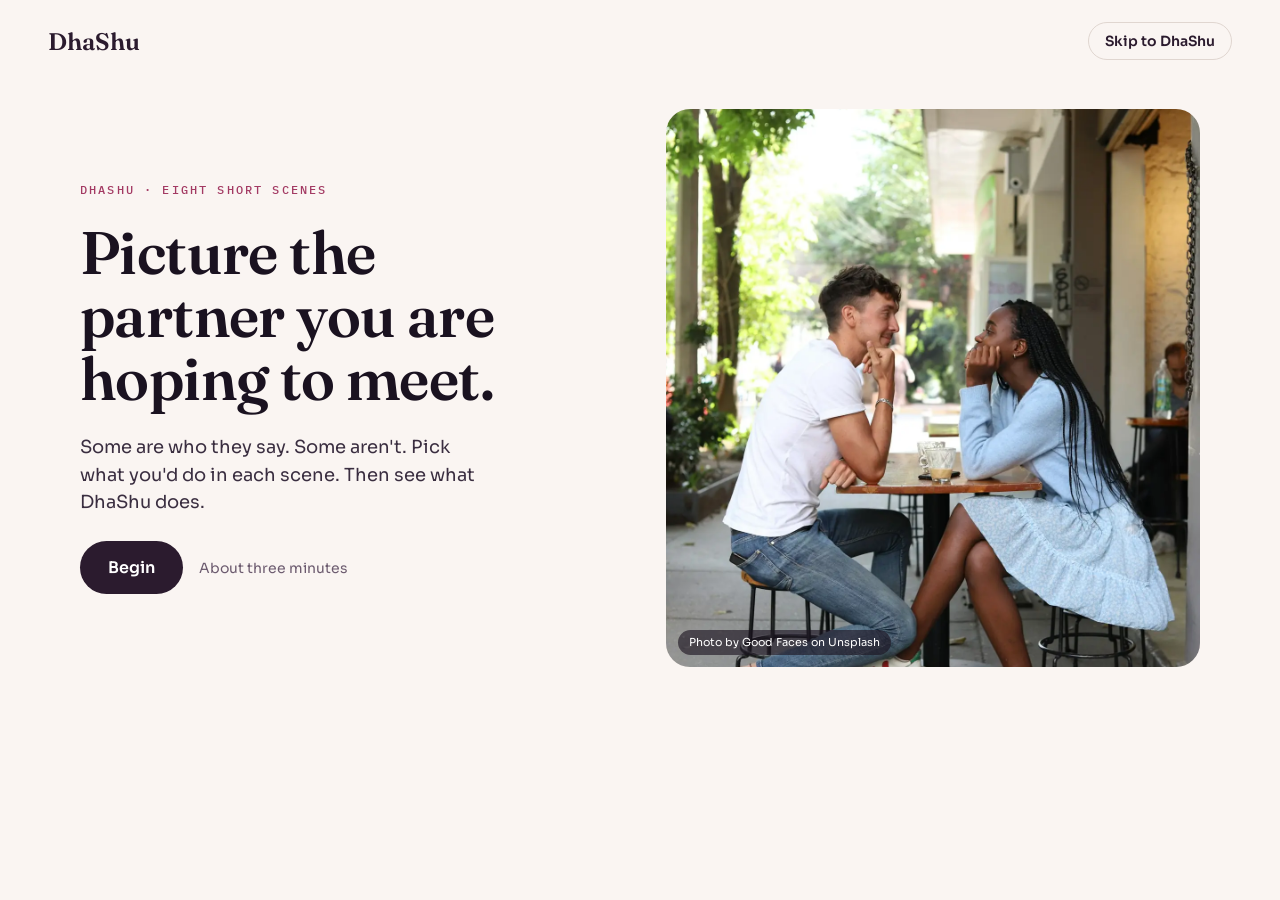
==== commit 6e0107a4: "Story home: one-screen scenes on phone, ghosting scene, no recap" ====
--- a/index.html
+++ b/index.html
@@ -5,9 +5,9 @@
 <meta name="viewport" content="width=device-width, initial-scale=1">
 <script>
 /* One place to configure the story.
-   HOME_URL : where Skip and Enter go. The previous home page now lives here, unchanged.
-   REVEAL   : 'each' shows the DhaShu answer after every pick. 'end' auto-advances and shows answers only in the recap.
-   LENGTH   : 'full' runs all 7 scenes. 'short' runs swindler, life-goals and guru only.
+   HOME_URL : where Skip and the last scene's button go. The previous home page lives here, unchanged.
+   REVEAL   : 'each' shows the DhaShu answer after every pick. 'end' auto-advances after each pick and skips the answer cards.
+   LENGTH   : 'full' runs all 8 scenes. 'short' runs swindler, life-goals and guru only.
    PHOTOS   : optional scene photos, for example { swindler: 'assets/photos/swindler.webp' }. Empty means the cream fill. */
 window.STORY_CONFIG = { HOME_URL: '/home.html', REVEAL: 'each', LENGTH: 'full', PHOTOS: {} };
 /* Returning visitors who skipped or finished go straight to the home page. /?story=1 always shows the story. */
@@ -42,8 +42,8 @@
   <div class="word">DhaShu</div>
   <div class="top-r">
     <div class="prog" id="prog" hidden>
-      <div class="prog-l" id="prog-l">SCENE 1 / 7</div>
-      <div class="bar" id="prog-bar" role="progressbar" aria-label="Story progress" aria-valuemin="0" aria-valuemax="7" aria-valuenow="1"><i></i></div>
+      <div class="prog-l" id="prog-l">SCENE 1 / 8</div>
+      <div class="bar" id="prog-bar" role="progressbar" aria-label="Story progress" aria-valuemin="0" aria-valuemax="8" aria-valuenow="1"><i></i></div>
     </div>
     <a class="pill" id="skip" href="/home.html">Skip to DhaShu</a>
   </div>
--- a/assets/story.css
+++ b/assets/story.css
@@ -14,7 +14,7 @@
 }
 *{box-sizing:border-box}
 html,body{margin:0;background:var(--cream);color:var(--ink);-webkit-font-smoothing:antialiased}
-body{font-family:var(--f-body);min-height:100vh;display:flex;flex-direction:column}
+body{font-family:var(--f-body);min-height:100vh;min-height:100dvh;display:flex;flex-direction:column}
 a{color:var(--plum)}
 a:hover{color:var(--rose)}
 button{font:inherit}
@@ -55,7 +55,7 @@
 .kb img{width:100%;height:100%;object-fit:cover;object-position:50% 45%;display:block}
 .credit{position:absolute;left:12px;bottom:12px;font-size:11px;line-height:1;color:#fff;background:rgba(26,18,32,.62);padding:7px 11px;border-radius:999px;text-decoration:none}
 .credit:hover{color:#fff;background:rgba(26,18,32,.82)}
-.vis{position:absolute;inset:0;display:flex;align-items:center;justify-content:center;pointer-events:none}
+.vis{transform:scale(var(--ps,1));position:absolute;inset:0;display:flex;align-items:center;justify-content:center;pointer-events:none}
 .replay{position:absolute;right:14px;top:14px;border:0;cursor:pointer;background:rgba(255,255,255,.92);color:var(--plum);font-size:13px;font-weight:600;padding:8px 14px;border-radius:999px}
 .replay:hover{background:#fff}
 
@@ -91,29 +91,13 @@
 .c-rose{background:var(--rose-bg);color:var(--rose-tx)}
 .c-good{background:var(--good-bg);color:var(--good-tx)}
 .c-line{border:1px solid var(--line2);color:var(--soft)}
-
-/* recap */
-.recap{width:100%;max-width:640px;align-self:center;display:flex;flex-direction:column;gap:28px}
-.recap h1{font-family:var(--f-display);font-weight:600;font-size:clamp(34px,6vw,52px);line-height:1.08;text-wrap:balance}
-.rows{display:flex;flex-direction:column;border-top:1px solid var(--line2)}
-.rrow{display:grid;gap:4px;padding:16px 0;border-bottom:1px solid var(--line2)}
-.rline{font-size:16px;font-weight:600}
-.rpick{font-size:14px;color:var(--mute)}
-.btn.lg{align-self:flex-start}
-.join{display:flex;flex-direction:column;gap:10px}
-.join label{font-size:16px;font-weight:600}
-.join .f{display:flex;flex-wrap:wrap;gap:10px}
-.join input{flex:1 1 240px;min-width:0;padding:15px 18px;border-radius:999px;border:1.5px solid var(--line2);background:var(--white);font-size:16px;font-family:var(--f-body);color:var(--ink)}
-.join input:focus{border-color:var(--plum);outline:none}
-.join input:focus-visible{outline:3px solid var(--rose);outline-offset:2px}
-.join button{border:0;cursor:pointer;background:var(--plum);color:#fff;font-size:16px;font-weight:600;padding:15px 26px;border-radius:999px}
-.join button:hover{background:var(--ink)}
-.join button:disabled{opacity:.7;cursor:default}
-.err{font-size:14px;color:var(--rose);min-height:20px}
-.joined{background:var(--white);border:1px solid var(--line);border-radius:18px;padding:22px;font-size:16px;line-height:1.5}
-.joined small{display:block;margin-top:6px;font-size:13px;color:var(--mute)}
-.again{align-self:flex-start;border:0;background:none;padding:0;cursor:pointer;font-size:14px;color:var(--mute);text-decoration:underline}
-.again:hover{color:var(--rose)}
+.ask{display:flex;flex-direction:column;gap:20px}
+.src.in-ans{display:none}
+.ans-actions{display:flex;align-items:center;gap:16px;flex-wrap:wrap}
+.chg{display:none;border:0;background:none;padding:6px 2px;cursor:pointer;font-size:14px;color:var(--mute);text-decoration:underline}
+.chg:hover{color:var(--rose)}
+.scene:not(.is-answered) .ans-wrap{display:none}
+
 .ns{max-width:560px;margin:40px auto;padding:0 20px;display:flex;flex-direction:column;gap:16px}
 
 /* phone */
@@ -167,6 +151,60 @@
 @keyframes dsKen{from{transform:scale(1)}to{transform:scale(1.07)}}
 @keyframes dsFloat{0%,100%{transform:translateY(0)}50%{transform:translateY(-6px)}}
 
+/* Phones and small tablets: every scene fits one screen, no scrolling.
+   The phone animation takes whatever height is left (story.js scales it), and after a pick
+   the answer takes the place of the question and options. Both live in one grid cell, so the
+   layout never jumps between the two states. */
+@media (max-width:819px){
+  .top{flex-wrap:nowrap;padding:12px 16px}
+  .word{font-size:22px}
+  .top-r{flex-wrap:nowrap;width:auto;gap:12px}
+  .prog{gap:8px}
+  .prog-l{font-size:11px;letter-spacing:.1em;white-space:nowrap}
+  .bar{width:48px}
+  .pill{font-size:13px;padding:7px 13px}
+  .sw{display:none}
+  main{padding:4px 16px calc(14px + env(safe-area-inset-bottom))}
+  #app{gap:0}
+  .scene,.grid.intro{flex:1 1 auto;display:flex;flex-direction:column;gap:12px;align-items:stretch;min-height:0}
+  .scene{position:relative}
+  .stage,.stage.hero{flex:1 1 auto;height:auto;min-height:230px;border-radius:20px}
+  .stage.hero{order:-1;min-height:200px}
+  .col{flex:none;display:grid;gap:0;min-width:0}
+  .grid.intro .col{display:flex;flex-direction:column;gap:12px}
+  .col>.ask,.col>.ans-wrap{grid-area:2/1;min-width:0}
+  .ask{gap:10px}
+  .scene.is-answered .ask{visibility:hidden}
+  .scene:not(.is-answered) .ans-wrap{display:block;visibility:hidden}
+  .scene h2.kick{grid-area:1/1;margin:0 0 8px;font-size:11px;letter-spacing:.14em;line-height:1}
+  .replay{font-size:12px;padding:7px 12px;z-index:2}
+  .story{font-size:clamp(19px,5.4vw,23px);line-height:1.25}
+  .src{display:none}
+  .src.in-ans{display:block;font-size:11.5px;line-height:1.4}
+  .q{font-size:15px;line-height:1.3}
+  .opts{gap:8px}
+  .opt{padding:12px 16px;font-size:15px;line-height:1.25;border-radius:12px}
+  .ans{padding:16px;gap:10px;border-radius:16px}
+  .ans h3{font-size:clamp(18px,5vw,21px);line-height:1.2}
+  .ans p{font-size:14px;line-height:1.4}
+  .ans-list{font-size:13px;gap:3px 12px;grid-template-columns:1fr 1fr;line-height:1.3}
+  .ans-list li:nth-child(4){grid-column:1/-1}
+  .chips{font-size:13px;gap:6px}
+  .chips div{padding:6px 11px}
+  .ans-actions{gap:12px}
+  .chg{display:inline-block}
+  h1.hd{font-size:clamp(30px,8.6vw,38px)}
+  .lede{font-size:16px;line-height:1.5}
+  .btn{padding:14px 26px}
+  .btn.sm{padding:12px 20px}
+}
+@media (max-width:819px) and (max-height:640px){
+  .story{font-size:18px}
+  .opt{padding:10px 14px;font-size:14px}
+  .stage,.stage.hero{min-height:190px}
+  .ans{padding:14px;gap:8px}
+}
+
 /* reduced motion: every animation lands on its end state, nothing moves */
 @media (prefers-reduced-motion:reduce){
   *,*::before,*::after{animation:none!important;transition:none!important;scroll-behavior:auto!important}
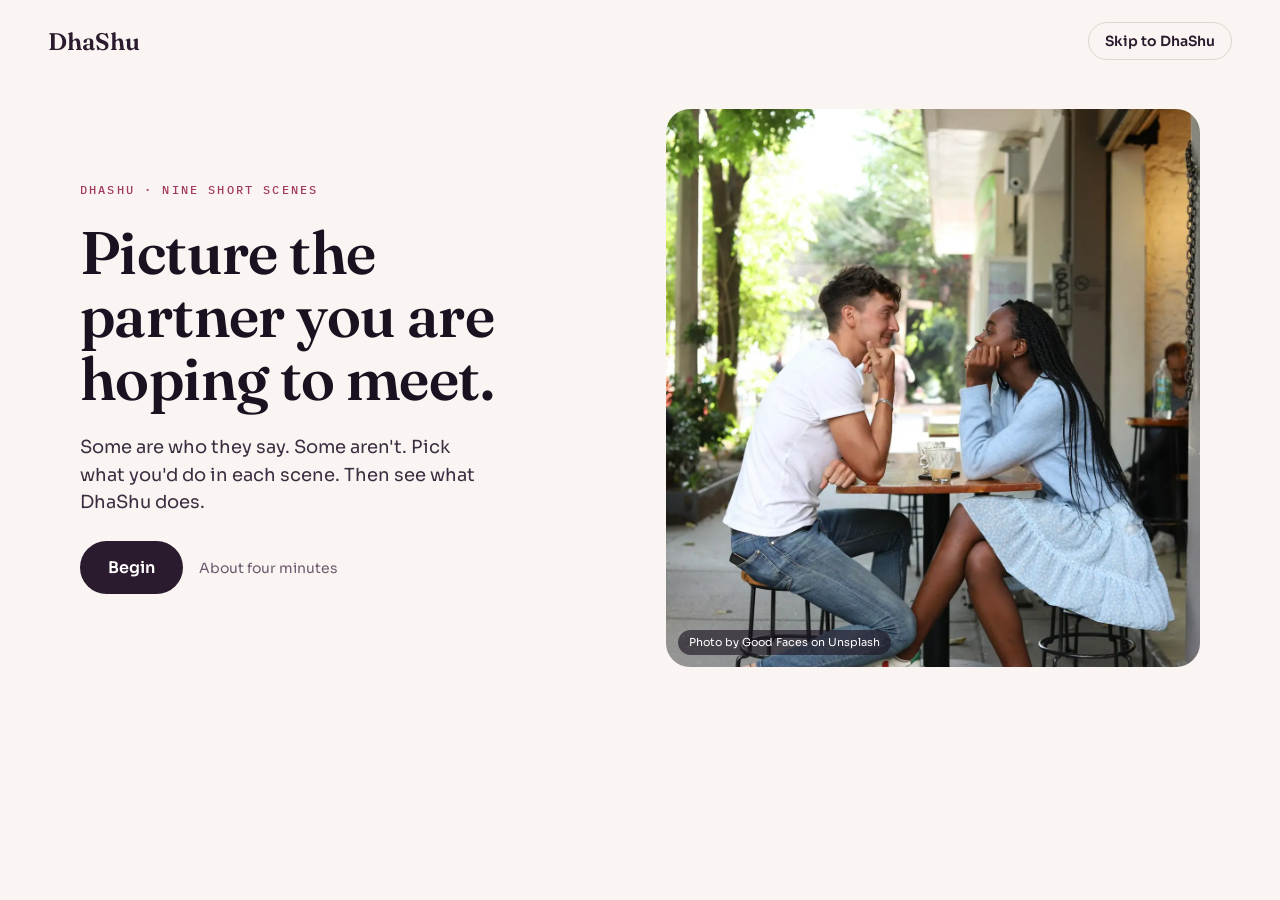
==== commit f4fb0b17: "Story home: 9 scenes, date rules, one at a time, hard talks, sample weekly report" ====
--- a/index.html
+++ b/index.html
@@ -7,7 +7,7 @@
 /* One place to configure the story.
    HOME_URL : where Skip and the last scene's button go. The previous home page lives here, unchanged.
    REVEAL   : 'each' shows the DhaShu answer after every pick. 'end' auto-advances after each pick and skips the answer cards.
-   LENGTH   : 'full' runs all 8 scenes. 'short' runs swindler, life-goals and guru only.
+   LENGTH   : 'full' runs all 9 scenes. 'short' runs swindler, one-at-a-time and guru only.
    PHOTOS   : optional scene photos, for example { swindler: 'assets/photos/swindler.webp' }. Empty means the cream fill. */
 window.STORY_CONFIG = { HOME_URL: '/home.html', REVEAL: 'each', LENGTH: 'full', PHOTOS: {} };
 /* Returning visitors who skipped or finished go straight to the home page. /?story=1 always shows the story. */
@@ -42,8 +42,8 @@
   <div class="word">DhaShu</div>
   <div class="top-r">
     <div class="prog" id="prog" hidden>
-      <div class="prog-l" id="prog-l">SCENE 1 / 8</div>
-      <div class="bar" id="prog-bar" role="progressbar" aria-label="Story progress" aria-valuemin="0" aria-valuemax="8" aria-valuenow="1"><i></i></div>
+      <div class="prog-l" id="prog-l">SCENE 1 / 9</div>
+      <div class="bar" id="prog-bar" role="progressbar" aria-label="Story progress" aria-valuemin="0" aria-valuemax="9" aria-valuenow="1"><i></i></div>
     </div>
     <a class="pill" id="skip" href="/home.html">Skip to DhaShu</a>
   </div>
--- a/assets/story.css
+++ b/assets/story.css
@@ -137,6 +137,10 @@
 .track .dt.pop{animation:dsPop .45s var(--ease) 3.9s both}
 .tlabels{display:flex;justify-content:space-between;font-size:9px;color:var(--mute)}
 .layer{position:absolute;inset:0}
+.layer.sheet{background:#fff;padding:12px;display:flex;flex-direction:column;gap:7px;z-index:3}
+.moments{list-style:none;margin:0;padding:0;display:grid;gap:8px;font-size:14px;color:var(--soft);line-height:1.4}
+.moments b{color:var(--ink);font-weight:600}
+.moments b::after{content:':'}
 
 /* animation helpers */
 .a-in{animation:dsIn var(--dur,.5s) var(--ease) var(--d,0s) both}
@@ -177,7 +181,8 @@
   .scene.is-answered .ask{visibility:hidden}
   .scene:not(.is-answered) .ans-wrap{display:block;visibility:hidden}
   .scene h2.kick{grid-area:1/1;margin:0 0 8px;font-size:11px;letter-spacing:.14em;line-height:1}
-  .replay{font-size:12px;padding:7px 12px;z-index:2}
+  .replay{font-size:0;width:34px;height:34px;padding:0;display:grid;place-items:center;z-index:2}
+  .replay::before{content:'\21BB';font-size:18px;line-height:1}
   .story{font-size:clamp(19px,5.4vw,23px);line-height:1.25}
   .src{display:none}
   .src.in-ans{display:block;font-size:11.5px;line-height:1.4}
@@ -188,7 +193,7 @@
   .ans h3{font-size:clamp(18px,5vw,21px);line-height:1.2}
   .ans p{font-size:14px;line-height:1.4}
   .ans-list{font-size:13px;gap:3px 12px;grid-template-columns:1fr 1fr;line-height:1.3}
-  .ans-list li:nth-child(4){grid-column:1/-1}
+  .moments{font-size:13px;gap:5px;line-height:1.3}
   .chips{font-size:13px;gap:6px}
   .chips div{padding:6px 11px}
   .ans-actions{gap:12px}
